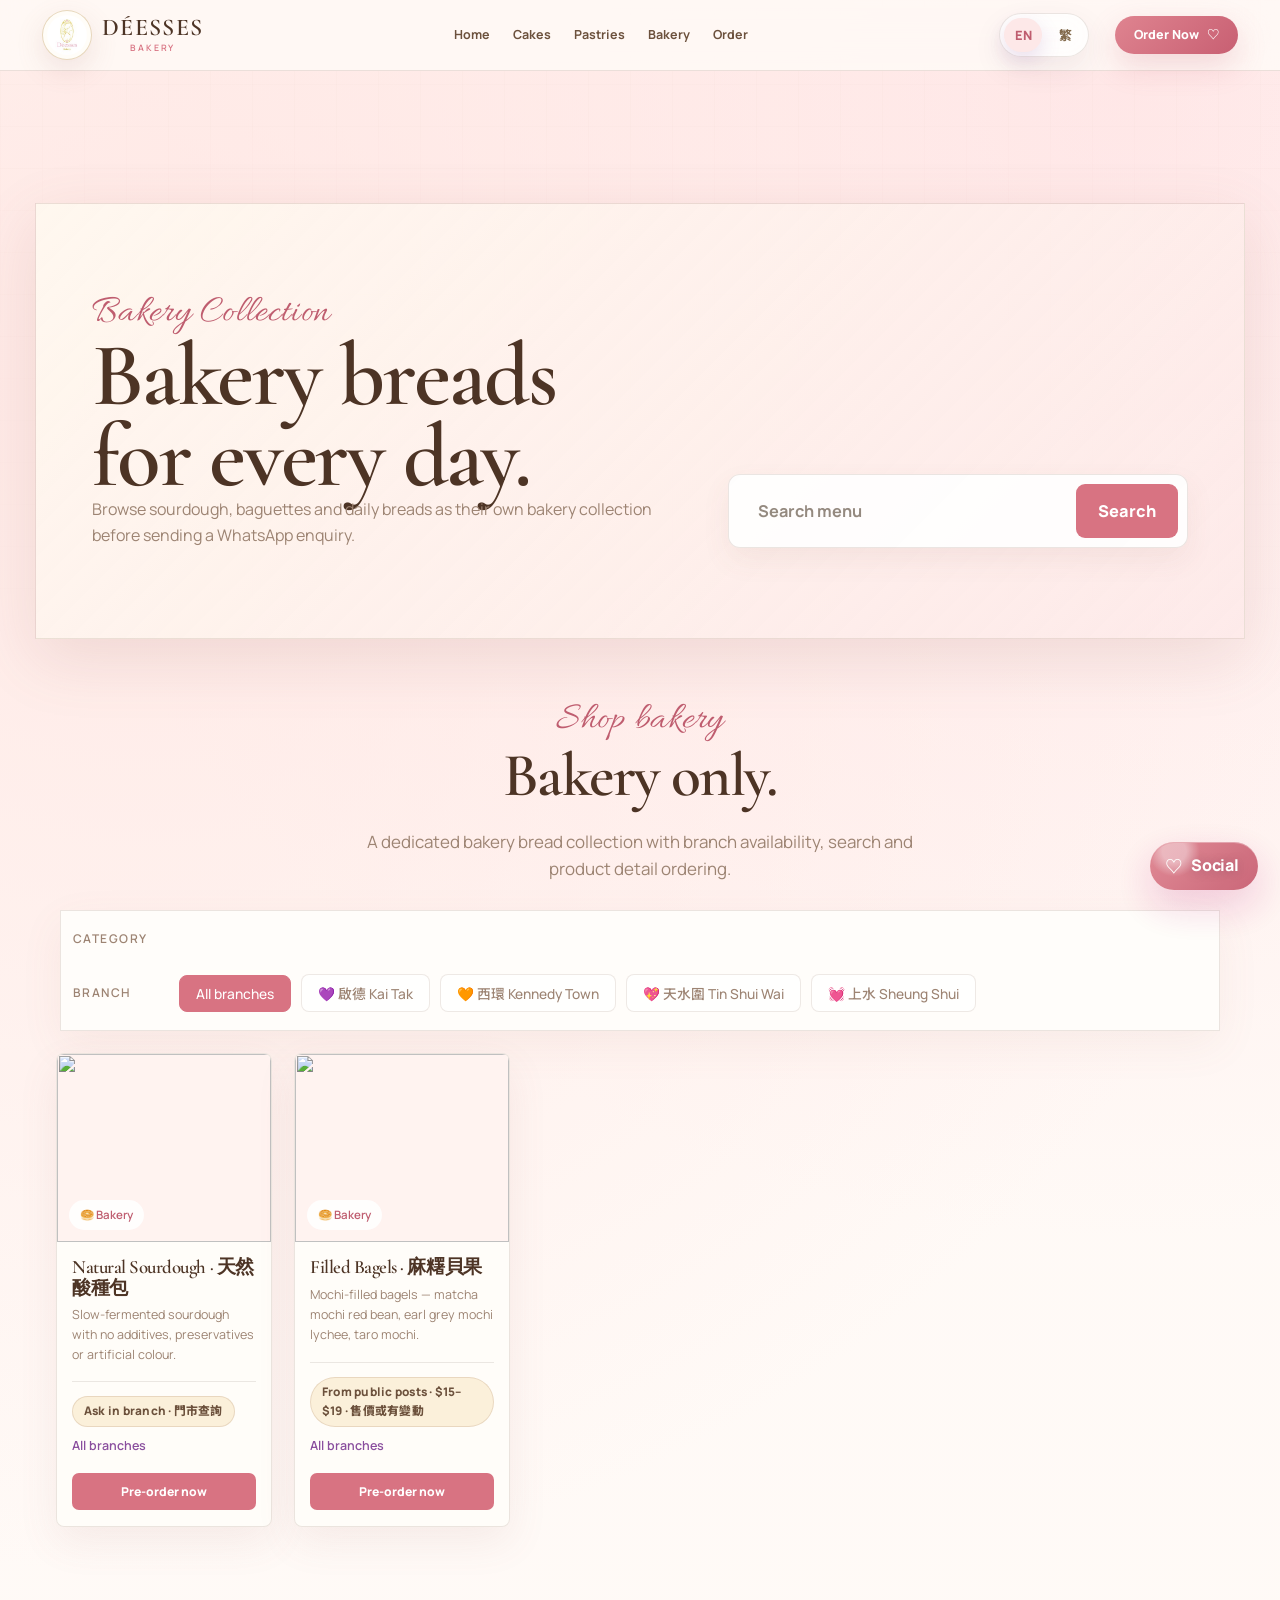
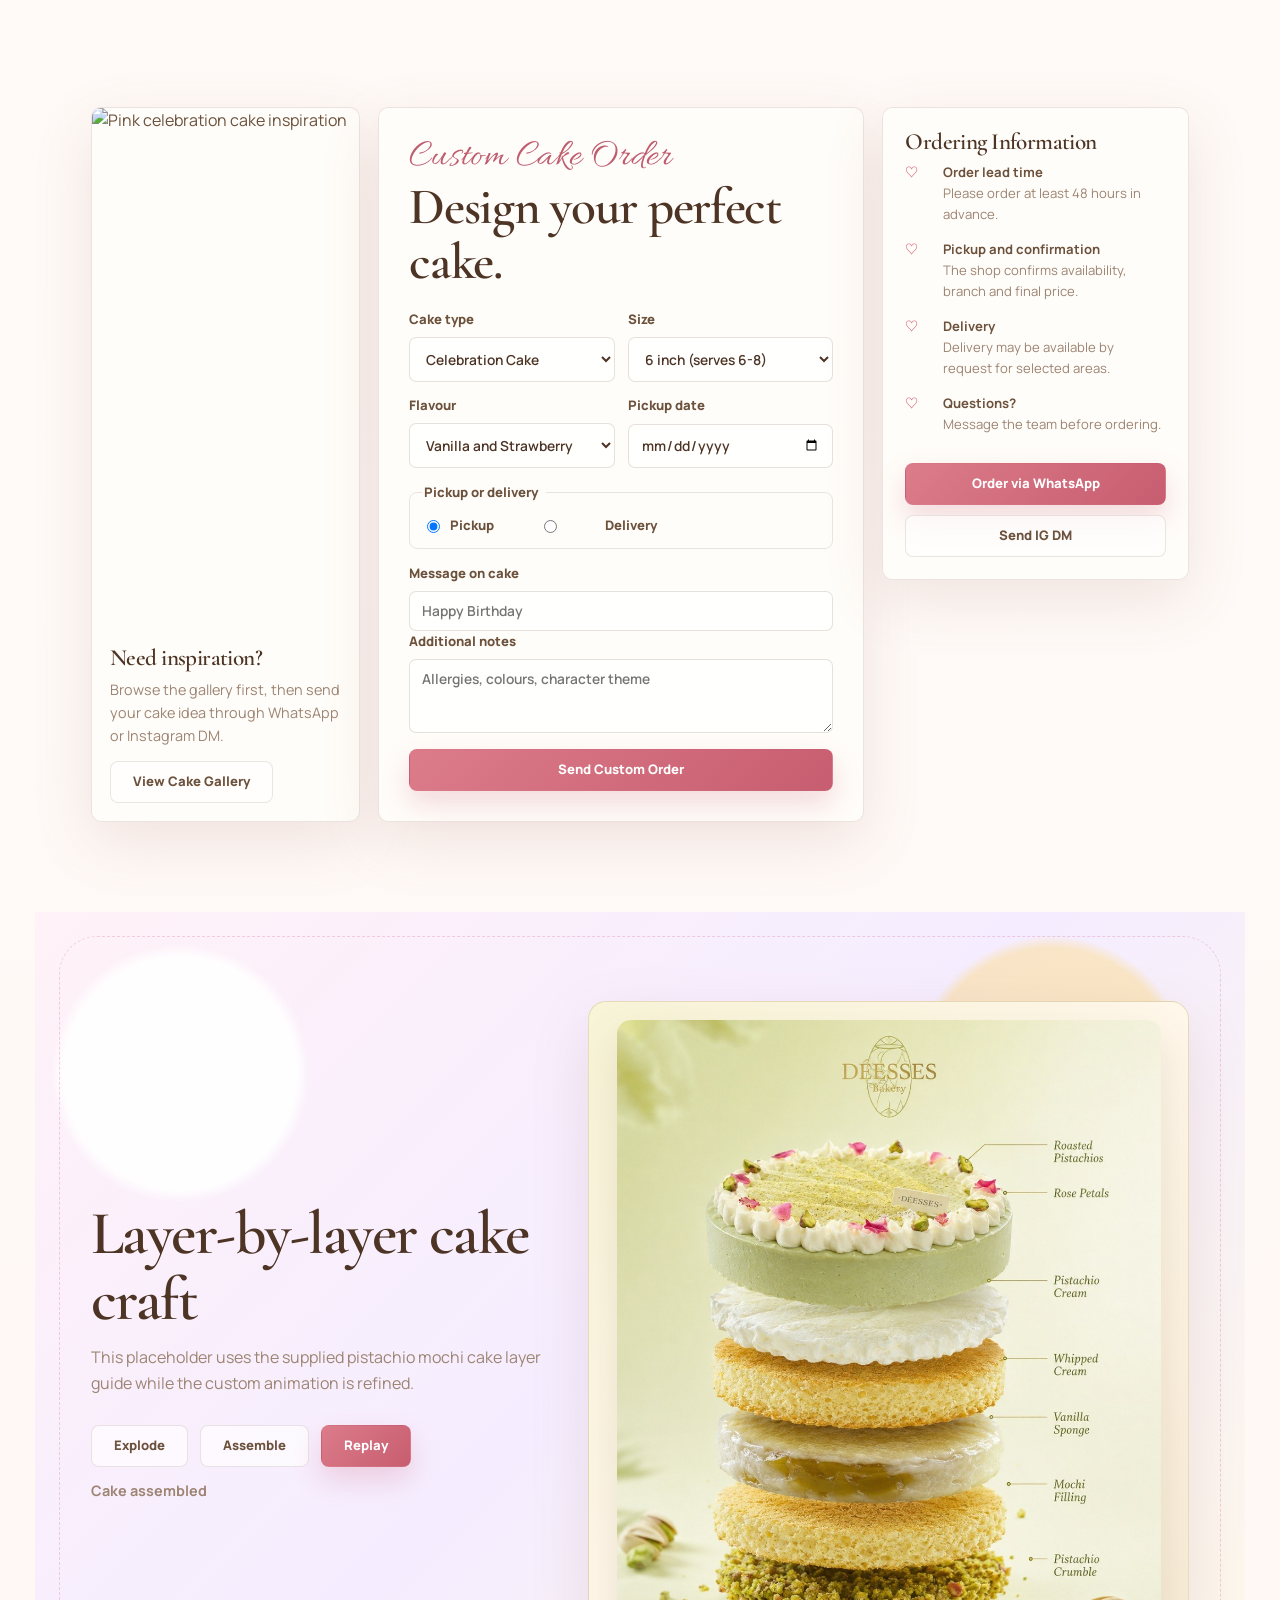
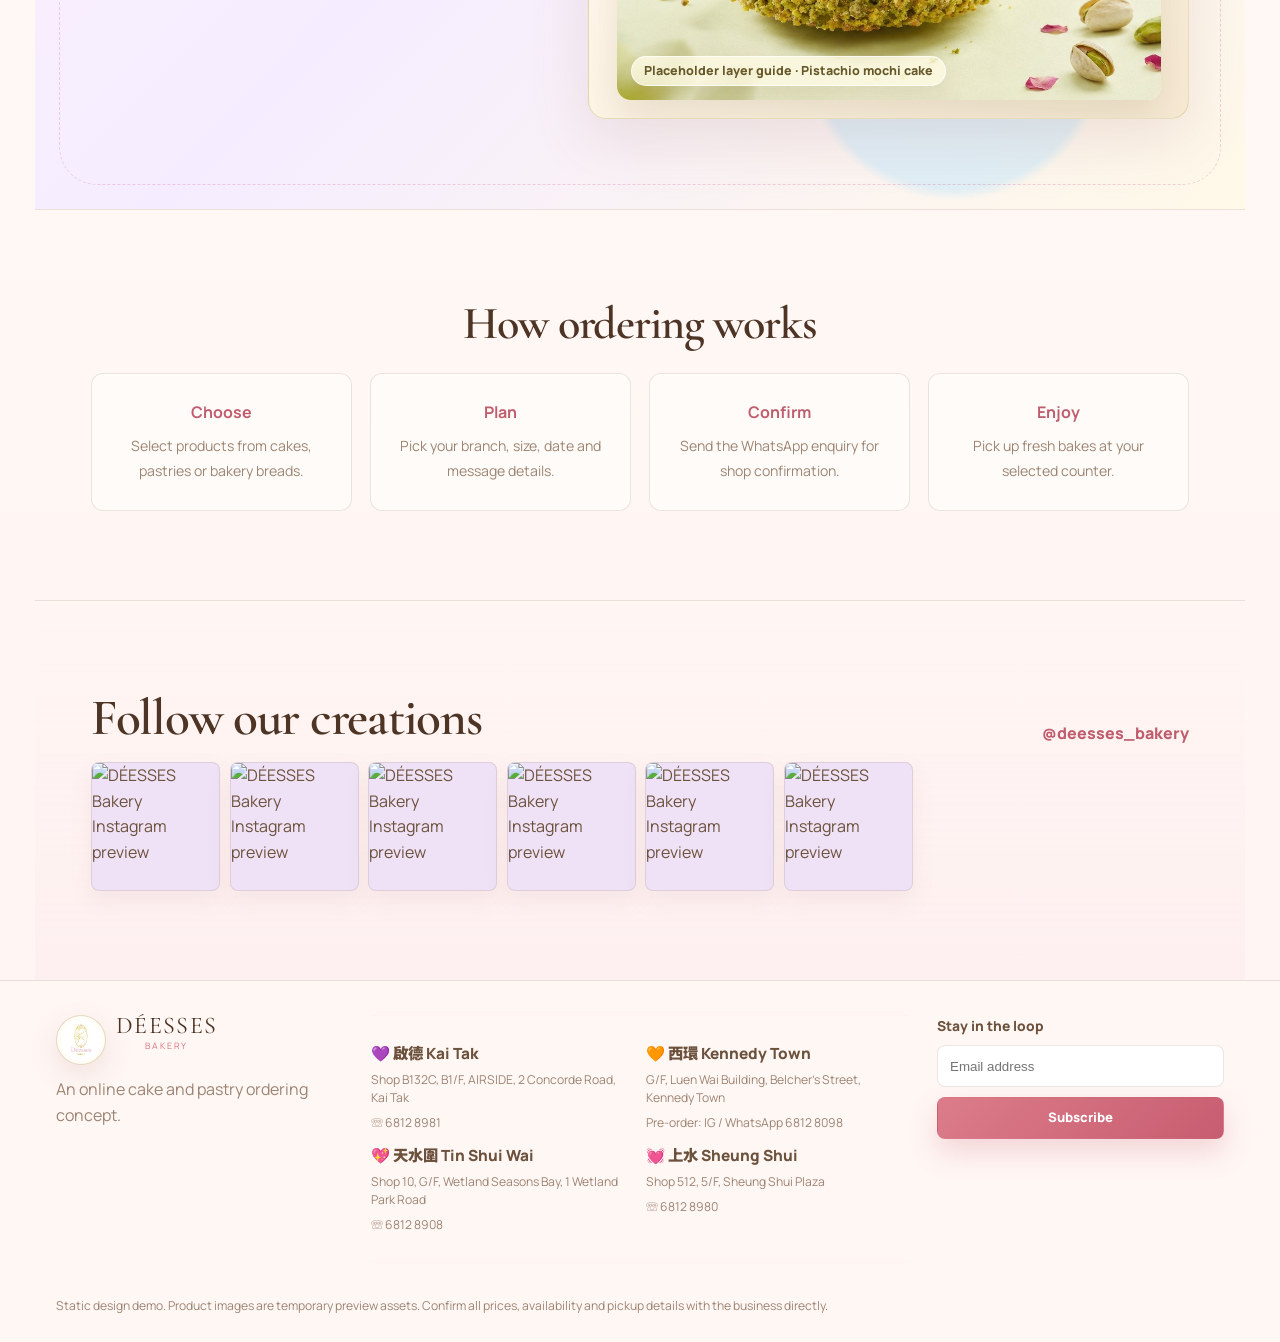
==== bakery.html @ 3e72e19c "Remove confusing skip link pill" ====
<!DOCTYPE html>
<html lang="en">
<head>
  <meta charset="UTF-8" />
  <meta name="viewport" content="width=device-width, initial-scale=1.0" />
  <title>DÉESSES Bakery - Bakery</title>
  <meta name="description" content="DÉESSES Bakery breads page with sourdough, baguettes, daily bakery items and WhatsApp pre-order flow." />
  <meta name="theme-color" content="#fff7f2" />
  <link rel="icon" href="data:image/svg+xml,%3Csvg xmlns='http://www.w3.org/2000/svg' viewBox='0 0 64 64'%3E%3Crect width='64' height='64' rx='18' fill='%23fff7f2'/%3E%3Ctext x='50%25' y='56%25' dominant-baseline='middle' text-anchor='middle' font-size='34'%3E%E2%99%A1%3C/text%3E%3C/svg%3E" />
  <link rel="apple-touch-icon" href="assets/deesses-instagram-logo.jpg" />
  <link rel="preload" as="image" href="assets/front-page-bakery-scene.jpg" />
  <link rel="preload" as="image" href="assets/deconstructed-cake-placeholder.jpg" />
  <link rel="preload" as="image" href="assets/mini.jpg" />
  <link rel="preload" as="image" href="assets/strawberry.jpg" />
  <link rel="preconnect" href="https://fonts.googleapis.com" />
  <link rel="preconnect" href="https://fonts.gstatic.com" crossorigin />
  <link href="https://fonts.googleapis.com/css2?family=Allura&family=Cormorant+Garamond:ital,wght@0,500;0,600;0,700;1,500&family=Manrope:wght@400;500;600;700;800&family=Noto+Sans+TC:wght@400;500;700&display=swap" rel="stylesheet" />
  <link rel="stylesheet" href="styles.css?v=brand-logo-1" />
  <link rel="stylesheet" href="site.css?v=concept-7" />
</head>
<body class="site menu-page category-page category-page--bakery" data-category-page="bakery">
  <header class="nav site-nav" id="nav">
    <nav class="nav__inner site-nav__inner" aria-label="Primary">
      <a href="index.html" class="nav__brand site-brand">
        <img class="nav__mark nav__logo site-brand__logo" src="assets/deesses-instagram-logo.jpg" alt="DÉESSES Bakery logo" width="54" height="54" />
        <span class="nav__name site-brand__name">DÉESSES<small>Bakery</small></span>
      </a>
      <button class="nav__toggle site-nav__toggle" type="button" aria-expanded="false" aria-controls="primaryNavLinks" data-nav-toggle>
        <span class="sr-only">Open navigation</span>
        <span aria-hidden="true"></span>
      </button>
      <ul class="nav__links site-nav__links" id="primaryNavLinks">
        <li><a href="index.html">Home</a></li>
        <li><a href="cakes.html" data-hero-filter="cake">Cakes</a></li>
        <li><a href="pastries.html" data-hero-filter="pastry">Pastries</a></li>
        <li><a href="bakery.html" data-hero-filter="bakery">Bakery</a></li>
        <li><a href="#order" data-i18n="order">Order</a></li>
      </ul>
      <div class="language-switch site-language" aria-label="Language" data-i18n-aria="languageLabel">
        <button type="button" data-language="en" aria-pressed="false"><span>EN</span></button>
        <button type="button" data-language="zh" aria-pressed="false"><span>繁</span></button>
      </div>
      <a href="#order" class="nav__cta site-order-pill">Order Now <span aria-hidden="true">♡</span></a>
    </nav>
  </header>

  <aside class="social-float site-social-float" aria-label="Quick social links" data-i18n-aria="quickSocialLinks">
    <button class="social-trigger site-social-trigger" type="button" aria-haspopup="true" aria-expanded="false" data-social-trigger>
      <span class="site-social-trigger__icon" aria-hidden="true">♡</span>
      <span class="social-trigger__label" data-i18n="socialLabel">Social</span>
    </button>
    <div class="social-menu" role="menu">
      <a role="menuitem" href="https://www.instagram.com/deesses_bakery/" target="_blank" rel="noopener">
        <span class="social-icon" aria-hidden="true">◎</span>
        <span><strong>Instagram</strong><small data-i18n="socialInstagramHint">Latest cakes / DM pre-order</small></span>
      </a>
      <a role="menuitem" href="https://wa.me/85268128098" target="_blank" rel="noopener">
        <span class="social-icon" aria-hidden="true">✆</span>
        <span><strong>WhatsApp</strong><small data-i18n="socialWhatsappHint">Message to pre-order</small></span>
      </a>
      <a role="menuitem" href="index.html#social">
        <span class="social-icon" aria-hidden="true">✧</span>
        <span><strong data-i18n="socialGalleryTitle">Social gallery</strong><small data-i18n="socialGalleryHint">Preview posts and updates</small></span>
      </a>
    </div>
  </aside>

  <main id="top">
    <section class="site-menu-hero" id="hero">
      <div>
        <p class="site-script">Bakery Collection</p>
        <h1>Bakery breads for every day.</h1>
        <p>Browse sourdough, baguettes and daily breads as their own bakery collection before sending a WhatsApp enquiry.</p>
      </div>
      <form class="hero-search site-search site-menu-search" role="search" aria-label="Search DÉESSES menu" data-i18n-aria="searchMenu" data-hero-search>
        <label class="sr-only" for="heroSearchInput" data-i18n="searchMenu">Search menu</label>
        <input id="heroSearchInput" type="search" placeholder="Search menu" data-i18n-placeholder="searchMenu" autocomplete="off" />
        <button type="submit" data-i18n="searchButton">Search</button>
      </form>
    </section>

    <section class="menu site-menu" id="menu">
      <div class="section__head site-section-head">
        <p class="site-script">Shop bakery</p>
        <h2>Bakery only.</h2>
        <p class="section__sub">A dedicated bakery bread collection with branch availability, search and product detail ordering.</p>
      </div>
      <div class="filters site-filters" role="group" aria-label="Menu filters">
        <div class="filters__row site-filters__row" id="categoryFilters" aria-label="Filter by category" hidden aria-hidden="true">
          <span class="filters__label">Category</span>
        </div>
        <div class="filters__row site-filters__row" id="branchFilters" aria-label="Filter by branch">
          <span class="filters__label">Branch</span>
        </div>
      </div>
      <div class="product-grid site-product-grid" id="menuGrid" aria-live="polite"></div>
      <p class="menu__empty site-empty" id="menuEmpty" hidden>No items match this filter.</p>
    </section>

    <section class="order site-order" id="order">
      <aside class="site-inspiration-card">
        <img src="assets/rose.jpg" alt="Pink celebration cake inspiration" width="420" height="520" loading="lazy" />
        <div>
          <h3>Need inspiration?</h3>
          <p>Browse the gallery first, then send your cake idea through WhatsApp or Instagram DM.</p>
          <a class="site-button site-button--ghost" href="index.html#social">View Cake Gallery</a>
        </div>
      </aside>
      <form class="site-custom-form" data-custom-order>
        <p class="site-script">Custom Cake Order</p>
        <h2>Design your perfect cake.</h2>
        <div class="site-form-grid">
          <label>Cake type<select name="cakeType"><option>Celebration Cake</option><option>Fruit Cake</option><option>Seasonal Gift</option><option>Custom Order</option></select></label>
          <label>Size<select name="size"><option>6 inch (serves 6-8)</option><option>4 inch</option><option>5 inch</option><option>8 inch</option></select></label>
          <label>Flavour<select name="flavour"><option>Vanilla and Strawberry</option><option>White Peach</option><option>Rose Raspberry</option><option>Chocolate</option></select></label>
          <label>Pickup date<input name="pickupDate" type="date" /></label>
        </div>
        <fieldset class="site-radio-row">
          <legend>Pickup or delivery</legend>
          <label><input type="radio" name="method" value="Pickup" checked /> Pickup</label>
          <label><input type="radio" name="method" value="Delivery" /> Delivery</label>
        </fieldset>
        <label>Message on cake<input name="message" type="text" placeholder="Happy Birthday" /></label>
        <label>Additional notes<textarea name="notes" rows="3" placeholder="Allergies, colours, character theme"></textarea></label>
        <button class="site-button site-button--primary site-submit" type="submit">Send Custom Order</button>
      </form>
      <aside class="site-order-info">
        <h3>Ordering Information</h3>
        <ul>
          <li><strong>Order lead time</strong><span>Please order at least 48 hours in advance.</span></li>
          <li><strong>Pickup and confirmation</strong><span>The shop confirms availability, branch and final price.</span></li>
          <li><strong>Delivery</strong><span>Delivery may be available by request for selected areas.</span></li>
          <li><strong>Questions?</strong><span>Message the team before ordering.</span></li>
        </ul>
        <a class="site-button site-button--primary" href="https://wa.me/85268128098" target="_blank" rel="noopener">Order via WhatsApp</a>
        <a class="site-button site-button--ghost" href="https://www.instagram.com/deesses_bakery/" target="_blank" rel="noopener">Send IG DM</a>
      </aside>
    </section>

    <section class="craft site-craft" id="craft" data-cake-mode="assembled">
      <div class="craft__copy site-craft__copy">
        <h2>Layer-by-layer cake craft</h2>
        <p>This placeholder uses the supplied pistachio mochi cake layer guide while the custom animation is refined.</p>
        <div class="craft__controls" aria-label="Cake assembly controls">
          <button class="site-button site-button--ghost" type="button" data-cake-action="explode">Explode</button>
          <button class="site-button site-button--ghost" type="button" data-cake-action="assemble">Assemble</button>
          <button class="site-button site-button--primary" type="button" data-cake-action="replay">Replay</button>
        </div>
        <p class="craft__status" id="cakeStatus" aria-live="polite">Cake assembled</p>
      </div>
      <div class="craft__panel site-cake-panel">
        <figure class="site-cake-placeholder">
          <img src="assets/deconstructed-cake-placeholder.jpg" alt="DÉESSES pistachio mochi cake layer guide placeholder showing pistachio cream, whipped cream, vanilla sponge, mochi filling and pistachio crumble" width="1024" height="1280" loading="lazy" />
          <figcaption>Placeholder layer guide · Pistachio mochi cake</figcaption>
        </figure>
        <div class="cake-stage site-cake-stage--legacy" aria-hidden="true" aria-label="Animated exploded-view celebration cake">
          <div class="cake-piece cake-piece--candle">✦</div>
          <div class="cake-piece cake-piece--berries"></div>
          <div class="cake-piece cake-piece--cream"></div>
          <div class="cake-piece cake-piece--sponge"></div>
          <div class="cake-piece cake-piece--plate"></div>
        </div>
      </div>
    </section>

    <section class="site-how" id="how-it-works">
      <h2>How ordering works</h2>
      <ol>
        <li><strong>Choose</strong><span>Select products from cakes, pastries or bakery breads.</span></li>
        <li><strong>Plan</strong><span>Pick your branch, size, date and message details.</span></li>
        <li><strong>Confirm</strong><span>Send the WhatsApp enquiry for shop confirmation.</span></li>
        <li><strong>Enjoy</strong><span>Pick up fresh bakes at your selected counter.</span></li>
      </ol>
    </section>

    <section class="social site-social" id="social">
      <div class="social__text site-social__head">
        <h2>Follow our creations</h2>
        <p><a href="https://www.instagram.com/deesses_bakery/" target="_blank" rel="noopener">@deesses_bakery</a></p>
      </div>
      <div class="social__grid site-social-grid" id="socialGrid"></div>
    </section>
  </main>

  <footer class="footer site-footer" id="contact">
    <div class="footer__inner site-footer__inner">
      <div>
        <a href="index.html" class="site-brand site-footer-brand">
          <img class="site-brand__logo" src="assets/deesses-instagram-logo.jpg" alt="DÉESSES Bakery logo" width="48" height="48" />
          <span class="site-brand__name">DÉESSES<small>Bakery</small></span>
        </a>
        <p>An online cake and pastry ordering concept.</p>
      </div>
      <div class="footer__branches site-footer-branches" id="footerBranches"></div>
      <form class="site-subscribe" action="https://wa.me/85268128098" target="_blank">
        <label>Stay in the loop<input type="email" placeholder="Email address" /></label>
        <button class="site-button site-button--primary" type="submit">Subscribe</button>
      </form>
    </div>
    <p class="site-footer-note">Static design demo. Product images are temporary preview assets. Confirm all prices, availability and pickup details with the business directly.</p>
  </footer>

  <script src="script.js?v=brand-logo-1"></script>
  <script>
    (function () {
      var form = document.querySelector('[data-custom-order]');
      if (!form) return;
      var date = form.querySelector('input[name="pickupDate"]');
      if (date) {
        var now = new Date();
        var local = new Date(now.getTime() - now.getTimezoneOffset() * 60000);
        date.min = local.toISOString().slice(0, 10);
      }
      form.addEventListener('submit', function (event) {
        event.preventDefault();
        var data = new FormData(form);
        var lines = [
          '你好 DÉESSES Bakery，我想查詢自訂蛋糕：',
          'Cake type: ' + (data.get('cakeType') || ''),
          'Size: ' + (data.get('size') || ''),
          'Flavour: ' + (data.get('flavour') || ''),
          'Pickup date: ' + (data.get('pickupDate') || 'To be confirmed'),
          'Method: ' + (data.get('method') || 'Pickup'),
          'Message: ' + (data.get('message') || 'None'),
          'Notes: ' + (data.get('notes') || 'None'),
          '請確認供應、最終價錢及取貨安排，謝謝。'
        ];
        window.open('https://wa.me/85268128098?text=' + encodeURIComponent(lines.join('\n')), '_blank', 'noopener');
      });
    })();
  </script>
</body>
</html>
---- styles.css ----
/* =========================================================
   DÉESSES Bakery — multi-branch static demo
   Warm golden bakery base + pink/purple "goddess" gift accent
   Scroll-driven warm theme via [data-theme] on <body>
   ========================================================= */

:root {
  /* Warm bakery palette */
  --crust:   #7a4a21;
  --amber:   #c8821f;
  --honey:   #e7a93c;
  --butter:  #f4d58a;
  --cream:   #fbf3e4;
  --linen:   #fdf8ef;
  --espresso:#3a2614;

  /* Goddess gift accent (pink / purple) */
  --rose:    #c93278;
  --plum:    #8a4f9e;
  --blush:   #f6d6e6;
  --lilac:   #efe2f6;

  /* Brand channels */
  --whatsapp:#25d366;

  /* Theme tokens (default / "dawn") */
  --bg:      var(--linen);
  --surface: #ffffff;
  --text:    var(--espresso);
  --muted:   #836b4d;
  --accent:  var(--amber);
  --accent-2:var(--rose);
  --hairline: rgba(58, 38, 20, 0.10);
  --glass:   rgba(253, 248, 239, 0.72);

  --radius:  20px;
  --radius-sm: 14px;
  --maxw: 1160px;
  --ease: cubic-bezier(0.22, 1, 0.36, 1);
}

/* ---- Scroll themes ---- */
body[data-theme="dawn"]   { --bg: var(--linen); --surface: #fff; --text: var(--espresso); --muted: #836b4d; --accent: var(--amber); --glass: rgba(253,248,239,0.72); --hairline: rgba(58,38,20,0.10); }
body[data-theme="midday"] { --bg: var(--cream); --surface: #fffaf0; --text: var(--espresso); --muted: #8a6f4d; --accent: var(--amber); --glass: rgba(251,243,228,0.72); --hairline: rgba(58,38,20,0.12); }
body[data-theme="golden"] { --bg: #f9ecdc; --surface: #fff5e6; --text: #4a2f15; --muted: #8a6336; --accent: var(--crust); --glass: rgba(249,236,220,0.74); --hairline: rgba(74,47,21,0.14); }
body[data-theme="dusk"]   { --bg: #2a1a0e; --surface: #36230f; --text: #f6e4c2; --muted: #cba36a; --accent: var(--honey); --glass: rgba(42,26,14,0.66); --hairline: rgba(246,228,194,0.14); }

/* ---- Reset / base ---- */
*, *::before, *::after { box-sizing: border-box; }
html { scroll-behavior: smooth; }
body {
  margin: 0;
  font-family: "Inter", "Noto Sans TC", system-ui, -apple-system, "Segoe UI", sans-serif;
  color: var(--text);
  background: var(--bg);
  line-height: 1.6;
  -webkit-font-smoothing: antialiased;
  transition: background 0.8s var(--ease), color 0.8s var(--ease);
}
::selection { background: rgba(201, 50, 120, 0.18); color: var(--espresso); }
body.modal-open { overflow: hidden; }
h1, h2, h3 {
  font-family: "Fraunces", Georgia, serif;
  font-weight: 600;
  line-height: 1.08;
  letter-spacing: -0.01em;
  margin: 0;
}
p { margin: 0; }
a { color: inherit; text-decoration: none; }
img { max-width: 100%; display: block; }
section { padding: clamp(64px, 11vw, 132px) clamp(20px, 6vw, 64px); }

/* ---- Instagram glyph ---- */
.ig-mark {
  display: inline-block;
  width: 18px; height: 18px;
  border-radius: 6px;
  border: 2px solid currentColor;
  position: relative;
  flex: none;
}
.ig-mark::before {
  content: ""; position: absolute;
  inset: 3px; border-radius: 50%;
  border: 2px solid currentColor;
}
.ig-mark::after {
  content: ""; position: absolute;
  top: 2.5px; right: 2.5px;
  width: 2.5px; height: 2.5px; border-radius: 50%;
  background: currentColor;
}
.ig-mark--lg { width: 30px; height: 30px; border-radius: 9px; }
.ig-mark--lg::after { width: 3.5px; height: 3.5px; top: 4px; right: 4px; }

/* ---- Shared bits ---- */
.eyebrow {
  font-size: 0.78rem;
  letter-spacing: 0.16em;
  text-transform: uppercase;
  font-weight: 600;
  color: var(--accent-2);
  margin-bottom: 14px;
}
.eyebrow--light { color: var(--blush); }

.section__head { max-width: 760px; margin: 0 auto clamp(34px, 5vw, 64px); text-align: center; }
.section__head h2 { font-size: clamp(2rem, 5vw, 3.4rem); }
.section__sub { margin: 18px auto 0; color: var(--muted); font-size: 1.06rem; max-width: 62ch; }
.section__sub strong, .section__sub em { color: var(--text); }
.reveal-on-scroll {
  opacity: 0;
  transform: translateY(34px) scale(0.985);
  filter: blur(8px);
  transition:
    opacity 0.85s ease var(--reveal-delay, 0ms),
    transform 0.85s cubic-bezier(0.2, 0.8, 0.2, 1) var(--reveal-delay, 0ms),
    filter 0.85s ease var(--reveal-delay, 0ms);
  will-change: opacity, transform, filter;
}
.reveal-on-scroll.is-visible { opacity: 1; transform: translateY(0) scale(1); filter: blur(0); }
.product.reveal-on-scroll,
.branch-card.reveal-on-scroll,
.social-tile.reveal-on-scroll,
.footer-branch.reveal-on-scroll { transform: translateY(42px) scale(0.96); }
.product.reveal-on-scroll.is-visible,
.branch-card.reveal-on-scroll.is-visible,
.social-tile.reveal-on-scroll.is-visible,
.footer-branch.reveal-on-scroll.is-visible { transform: translateY(0) scale(1); }
.product.reveal-on-scroll.is-visible:hover,
.branch-card.reveal-on-scroll.is-visible:hover { transform: translateY(-6px) scale(1); }
.social-tile.reveal-on-scroll.is-visible:hover { transform: translateY(-4px) scale(1); }

.btn {
  display: inline-flex; align-items: center; justify-content: center;
  gap: 9px; padding: 14px 26px; border-radius: 999px;
  font-weight: 600; font-size: 0.98rem; border: none; cursor: pointer;
  font-family: inherit;
  transition: transform 0.3s var(--ease), box-shadow 0.3s var(--ease), background 0.3s var(--ease);
}
.btn:hover { transform: translateY(-2px); }
.btn--primary {
  background: linear-gradient(120deg, var(--rose), var(--plum));
  color: #fff;
  box-shadow: 0 14px 32px -14px var(--plum);
}
.btn--ghost { border: 1px solid var(--hairline); color: var(--text); background: transparent; }
.btn--ghost:hover { border-color: var(--accent-2); }

.btn--lg { padding: 16px 32px; font-size: 1.02rem; }

.note {
  text-align: center; margin: 40px auto 0; max-width: 780px;
  font-size: 0.84rem; color: var(--muted); font-style: italic;
}

/* ---- Navigation ---- */
.nav {
  position: sticky; top: 0; z-index: 100;
  padding: 14px clamp(16px, 5vw, 48px);
  transition: padding 0.4s var(--ease), background 0.6s var(--ease), box-shadow 0.4s var(--ease);
}
.nav--scrolled {
  background: var(--glass);
  -webkit-backdrop-filter: saturate(180%) blur(18px);
  backdrop-filter: saturate(180%) blur(18px);
  box-shadow: 0 1px 0 var(--hairline);
}
.nav__inner { max-width: var(--maxw); margin: 0 auto; display: flex; align-items: center; gap: 24px; }
.nav__brand { display: flex; align-items: center; gap: 12px; font-family: "Fraunces", serif; font-weight: 600; font-size: 1.18rem; letter-spacing: 0.04em; }
.nav__name small { display: block; font-size: 0.62rem; letter-spacing: 0.32em; color: var(--muted); font-family: "Inter", sans-serif; font-weight: 600; }
.nav__mark { color: var(--accent-2); font-size: 1.25rem; }
.nav__logo {
  width: 48px; height: 48px; border-radius: 50%; object-fit: cover; display: block; flex: none;
  padding: 3px;
  background: linear-gradient(#fffaf4, #fffaf4) padding-box, linear-gradient(135deg, var(--rose), var(--plum), var(--honey)) border-box;
  border: 2px solid transparent;
  box-shadow: 0 12px 30px -13px rgba(138, 79, 158, 0.95), 0 0 0 5px rgba(246, 214, 230, 0.34);
}
.nav__links { display: flex; gap: 26px; list-style: none; margin: 0 auto 0 18px; padding: 0; font-size: 0.92rem; font-weight: 500; }
.nav__links a { color: var(--muted); transition: color 0.25s var(--ease); }
.nav__links a:hover { color: var(--accent-2); }
.social-float { position: fixed; right: clamp(10px, 2vw, 22px); bottom: max(10px, env(safe-area-inset-bottom)); z-index: 95; }
.social-trigger {
  border: 0; cursor: pointer; min-width: 104px; height: 48px; padding: 0 18px 0 14px; display: inline-flex; align-items: center; justify-content: center; gap: 8px;
  position: relative; overflow: hidden; isolation: isolate; border-radius: 999px; color: #fff;
  background: linear-gradient(135deg, #5b2a86 0%, #c13584 38%, #e1306c 68%, #f77737 100%);
  box-shadow: 0 16px 38px rgba(193,53,132,0.24), inset 0 1px 0 rgba(255,255,255,0.32);
  font: inherit; font-weight: 850; letter-spacing: -0.01em; opacity: 0.94;
  transition: transform 0.18s var(--ease), box-shadow 0.18s var(--ease), opacity 0.18s var(--ease);
}
.social-trigger::before {
  content: ""; position: absolute; inset: 1px; z-index: -1; border-radius: inherit;
  background: radial-gradient(circle at 22% 18%, rgba(255,255,255,0.42) 0 13%, transparent 28%);
}
.social-trigger__ig {
  width: 21px; height: 21px; flex: none; display: block; color: currentColor;
  filter: drop-shadow(0 1px 8px rgba(63, 18, 65, 0.22));
}
.social-trigger__ig rect, .social-trigger__ig circle,
.social-menu__ig svg rect, .social-menu__ig svg circle {
  fill: none; stroke: currentColor; stroke-width: 1.9; stroke-linecap: round; stroke-linejoin: round;
}
.social-trigger__ig .social-trigger__ig-dot, .social-menu__ig svg circle:last-child { fill: currentColor; stroke: none; }
.social-trigger__label { position: relative; text-shadow: 0 1px 12px rgba(62,22,58,0.26); }
.social-menu {
  position: absolute; right: 0; bottom: calc(100% + 10px); width: min(314px, calc(100vw - 32px)); padding: 10px;
  border-radius: 26px; background: rgba(255,250,244,0.92); border: 1px solid rgba(138,79,158,0.15);
  box-shadow: 0 26px 80px rgba(83,49,75,0.22); -webkit-backdrop-filter: blur(18px); backdrop-filter: blur(18px);
  opacity: 0; transform: translateY(12px) scale(0.96); pointer-events: none; transform-origin: bottom right;
  transition: opacity 0.22s var(--ease), transform 0.22s var(--ease);
}
.social-float:hover .social-menu, .social-float:focus-within .social-menu, .social-float.social-float--open .social-menu { opacity: 1; transform: translateY(0) scale(1); pointer-events: auto; }
.social-float:hover .social-trigger, .social-float:focus-within .social-trigger, .social-float.social-float--open .social-trigger { transform: translateY(-1px); box-shadow: 0 20px 52px rgba(138,79,158,0.32); }
.social-menu a { display: grid; grid-template-columns: 38px 1fr; gap: 10px; align-items: center; padding: 10px; border-radius: 18px; color: var(--text); }
.social-menu a:hover, .social-menu a:focus { background: rgba(246,214,230,0.24); outline: none; }
.social-menu .ig-mark, .social-menu__ig, .social-icon {
  width: 38px; height: 38px; border-radius: 50%; display: grid; place-items: center; background: linear-gradient(135deg, var(--rose), var(--plum)); color: #fff;
  box-shadow: 0 10px 22px rgba(138,79,158,0.16);
}
.social-menu__ig { background: linear-gradient(135deg, #5b2a86, #c13584 42%, #f77737); }
.social-menu__ig svg { width: 19px; height: 19px; display: block; }
.social-menu span { display: grid; gap: 2px; }
.social-menu strong { font-size: 0.95rem; }
.social-menu small { color: var(--muted); font-weight: 700; line-height: 1.25; }
.language-switch {
  display: inline-flex; align-items: center; gap: 4px; padding: 4px; border: 1px solid var(--hairline);
  border-radius: 999px; background: rgba(255,255,255,0.68); box-shadow: 0 12px 30px rgba(83,49,75,0.08);
  -webkit-backdrop-filter: blur(12px); backdrop-filter: blur(12px); flex: none;
}
.language-switch button {
  border: 0; cursor: pointer; min-width: 38px; height: 34px; border-radius: 999px; color: var(--muted);
  background: transparent; font: inherit; font-size: 0.8rem; font-weight: 800; letter-spacing: -0.01em;
  transition: color 0.18s var(--ease), background 0.18s var(--ease), box-shadow 0.18s var(--ease);
}
.language-switch button:hover { color: var(--text); }
.language-switch button.active { color: #fff; background: linear-gradient(120deg, var(--rose), var(--plum)); box-shadow: 0 8px 20px rgba(138,79,158,0.18); }
.nav__cta {
  display: inline-flex; align-items: center; gap: 8px;
  padding: 10px 18px; border-radius: 999px;
  background: linear-gradient(120deg, var(--rose), var(--plum));
  color: #fff; font-weight: 600; font-size: 0.88rem;
  transition: transform 0.3s var(--ease);
}
.nav__cta:hover { transform: translateY(-2px); }
.nav__toggle {
  display: none; width: 44px; height: 44px; margin-left: auto; border: 1px solid var(--hairline); border-radius: 999px;
  background: var(--surface); color: var(--text); cursor: pointer; position: relative; flex: none;
}
.nav__toggle span[aria-hidden="true"], .nav__toggle span[aria-hidden="true"]::before, .nav__toggle span[aria-hidden="true"]::after {
  content: ""; position: absolute; left: 12px; right: 12px; height: 2px; border-radius: 2px; background: currentColor; transition: transform 0.2s var(--ease), opacity 0.2s var(--ease);
}
.nav__toggle span[aria-hidden="true"] { top: 21px; }
.nav__toggle span[aria-hidden="true"]::before { top: -7px; left: 0; right: 0; }
.nav__toggle span[aria-hidden="true"]::after { top: 7px; left: 0; right: 0; }
body[data-nav-open="true"] .nav__toggle span[aria-hidden="true"] { transform: rotate(45deg); }
body[data-nav-open="true"] .nav__toggle span[aria-hidden="true"]::before { transform: translateY(7px) rotate(90deg); }
body[data-nav-open="true"] .nav__toggle span[aria-hidden="true"]::after { opacity: 0; }

/* ---- Hero ---- */
.sr-only {
  position: absolute; width: 1px; height: 1px; padding: 0; margin: -1px;
  overflow: hidden; clip: rect(0, 0, 0, 0); white-space: nowrap; border: 0;
}
.hero {
  position: relative; min-height: calc(100vh - 72px); min-height: calc(100svh - 72px); display: grid; place-items: center;
  overflow: hidden; padding: clamp(72px, 12vh, 118px) clamp(18px, 5vw, 56px) clamp(52px, 9vh, 92px);
  background: linear-gradient(180deg, #fff6ee 0%, #fdebf4 48%, #fffaf4 100%);
}
.hero::after {
  content: ""; position: absolute; inset: auto -12% -22% -12%; height: 42%; z-index: 1;
  background: radial-gradient(closest-side at 50% 100%, rgba(255, 255, 255, 0.78), rgba(255, 214, 230, 0.2) 54%, transparent 74%);
  pointer-events: none;
}
.hero--gallery::before {
  content: ""; position: absolute; inset: 0; z-index: 1;
  background:
    radial-gradient(90% 80% at 50% 28%, rgba(255, 250, 244, 0.46), transparent 58%),
    linear-gradient(180deg, rgba(255, 246, 238, 0.08), rgba(83, 49, 75, 0.24));
  pointer-events: none;
}
.hero-gallery {
  position: absolute; inset: 0; display: grid;
  grid-template-columns: 1.04fr 0.9fr 1.12fr 0.9fr 1.04fr;
  gap: clamp(8px, 1.1vw, 16px); padding: clamp(12px, 2vw, 26px);
  transform: scale(1.02);
}
.hero-gallery__tile {
  position: relative; overflow: hidden; border-radius: clamp(22px, 3vw, 42px);
  min-height: 58vh; box-shadow: 0 34px 90px -54px rgba(67, 33, 58, 0.68);
  isolation: isolate;
}
.hero-gallery__tile--one, .hero-gallery__tile--five { transform: translateY(6vh); }
.hero-gallery__tile--two, .hero-gallery__tile--four { transform: translateY(-2vh); }
.hero-gallery__tile--three { transform: translateY(3vh); }
.hero-gallery__tile img { width: 100%; height: 100%; object-fit: cover; filter: saturate(1.08) contrast(0.98) brightness(1.18); }
.hero-gallery__tile::after {
  content: ""; position: absolute; inset: 0;
  background: linear-gradient(180deg, rgba(255,246,238,0.04), rgba(48,21,43,0.28));
  z-index: 1;
}
.hero-gallery__tile span {
  position: absolute; z-index: 2; left: 16px; right: 16px; bottom: 16px;
  color: #fff8ee; text-shadow: 0 2px 18px rgba(0,0,0,0.45);
}
.hero-gallery__tile strong { display: block; font-family: "Fraunces", Georgia, serif; font-size: clamp(1.02rem, 1.65vw, 1.46rem); line-height: 1.08; }
.hero-gallery__tile small { display: block; margin-top: 4px; font-size: 0.72rem; letter-spacing: 0.06em; opacity: 0.86; }
.hero-center {
  position: relative; z-index: 2; width: min(860px, 100%); text-align: center;
  padding: clamp(10px, 2.4vw, 22px);
}
.hero-center .eyebrow { margin-bottom: 12px; color: #6f2e61; font-size: clamp(0.78rem, 1vw, 0.95rem); font-weight: 800; text-shadow: 0 1px 0 rgba(255,250,244,0.88), 0 8px 26px rgba(255,250,244,0.92); }
.hero__title { font-size: clamp(3.15rem, 9vw, 6.55rem); font-weight: 700; line-height: 0.9; color: #2f1d12; text-shadow: 0 1px 0 rgba(255,250,244,0.92), 0 6px 24px rgba(255,250,244,0.88), 0 18px 58px rgba(255,250,244,0.74); }
.hero__zh { margin-top: 18px; font-family: "Noto Sans TC", serif; font-size: clamp(1.12rem, 2.4vw, 1.55rem); letter-spacing: 0.16em; color: #5a351f; font-weight: 800; text-shadow: 0 1px 0 rgba(255,250,244,0.86), 0 8px 28px rgba(255,250,244,0.92); }
.hero-search {
  display: grid; grid-template-columns: 1fr auto; align-items: center; gap: 8px;
  width: min(720px, 100%); margin: clamp(28px, 4vw, 42px) auto 0; padding: 9px;
  border-radius: 999px; background: rgba(255,255,255,0.76); border: 1px solid rgba(255,255,255,0.54);
  box-shadow: 0 16px 42px -32px rgba(58,38,20,0.58), inset 0 1px 0 rgba(255,255,255,0.62);
}
.hero-search input {
  min-width: 0; border: 0; outline: 0; background: transparent; color: var(--espresso);
  padding: 14px 10px 14px 20px; font: inherit; font-size: 1.02rem; font-weight: 700;
}
.hero-search input::placeholder { color: rgba(58,38,20,0.54); }
.hero-search button {
  border: 0; cursor: pointer; border-radius: 999px; padding: 14px 22px; color: #fff; font: inherit; font-size: 1.02rem; font-weight: 800;
  background: linear-gradient(120deg, var(--rose), var(--plum));
}
.hero-category-nav { margin: 18px auto 0; display: flex; justify-content: center; flex-wrap: wrap; gap: 9px; }
.hero-category-nav a {
  display: inline-flex; align-items: center; min-height: 46px; padding: 10px 16px; border-radius: 999px;
  background: rgba(255,255,255,0.42); border: 1px solid rgba(255,255,255,0.32); color: #352113;
  font-size: 0.94rem; font-weight: 800; text-shadow: 0 1px 0 rgba(255,250,244,0.68); transition: transform 0.22s var(--ease), background 0.22s var(--ease);
}
.hero-category-nav a:hover { transform: translateY(-2px); background: #fff; }
.hero__fine {
  position: absolute; z-index: 2; left: 50%; bottom: 18px; transform: translateX(-50%);
  width: min(720px, calc(100% - 30px)); text-align: center; color: rgba(58,38,20,0.64);
  font-size: 0.78rem; letter-spacing: 0.01em; text-shadow: 0 1px 12px rgba(255,250,244,0.58);
}

@media (min-width: 1024px) {
  .hero-center { width: min(940px, 100%); }
  .hero__title { font-size: clamp(5.7rem, 9.8vw, 7.75rem); letter-spacing: -0.045em; }
  .hero__zh { font-size: clamp(1.24rem, 1.55vw, 1.64rem); }
}

/* ---- Branches ---- */
.branch-grid {
  max-width: var(--maxw); margin: 0 auto;
  display: grid; grid-template-columns: repeat(auto-fit, minmax(248px, 1fr)); gap: 20px;
}
.branch-card {
  position: relative; text-align: left; cursor: pointer; font-family: inherit;
  background: linear-gradient(180deg, rgba(255,255,255,0.96), var(--surface)); border: 1px solid var(--hairline); border-radius: var(--radius);
  padding: 26px 24px; display: flex; flex-direction: column; gap: 4px; color: var(--text);
  transition: transform 0.4s var(--ease), box-shadow 0.4s var(--ease), border-color 0.4s var(--ease), background 0.6s var(--ease);
}
.branch-card::before {
  content: ""; position: absolute; inset: 0 0 auto 0; height: 4px; border-radius: var(--radius) var(--radius) 0 0;
  background: linear-gradient(90deg, var(--rose), var(--plum)); opacity: 0; transition: opacity 0.3s var(--ease);
}
.branch-card:hover { transform: translateY(-6px); box-shadow: 0 26px 52px -30px rgba(138, 79, 158, 0.5); border-color: rgba(138, 79, 158, 0.22); }
.branch-card--on { border-color: var(--plum); box-shadow: 0 26px 54px -28px rgba(138, 79, 158, 0.6); }
.branch-card--on::before { opacity: 1; }
.branch-card__heart { font-size: 1.5rem; }
.branch-card__name { font-size: 1.32rem; margin: 4px 0 0; }
.branch-card__sub { font-size: 0.8rem; letter-spacing: 0.1em; text-transform: uppercase; color: var(--accent-2); font-weight: 600; }
.branch-card__addr { font-size: 0.92rem; color: var(--text); margin-top: 10px; }
.branch-card__addr--en { color: var(--muted); font-size: 0.84rem; margin-top: 2px; }
.branch-card__note { font-size: 0.85rem; color: var(--muted); margin-top: 10px; line-height: 1.5; }
.branch-card__phone { display: inline-block; margin-top: 14px; font-weight: 600; font-size: 0.92rem; color: var(--plum); }
.branch-card__phone--none { color: var(--muted); font-weight: 500; font-size: 0.82rem; }
.branch-card__cta { margin-top: 16px; font: inherit; font-size: 0.82rem; font-weight: 800; color: var(--accent); letter-spacing: 0.02em; align-self: flex-start; border: 0; background: transparent; padding: 0; cursor: pointer; }
.branch-card__cta:hover, .branch-card__cta:focus-visible { color: var(--accent-2); text-decoration: underline; outline: none; }

/* ---- Filters ---- */
.filters { max-width: var(--maxw); margin: 0 auto clamp(28px, 4vw, 40px); display: flex; flex-direction: column; gap: 14px; }
.filters__row { display: flex; flex-wrap: wrap; align-items: center; gap: 10px; }
.filters__label { font-size: 0.72rem; letter-spacing: 0.14em; text-transform: uppercase; color: var(--muted); font-weight: 600; margin-right: 4px; min-width: 92px; }
.chip {
  font-family: inherit; cursor: pointer; font-size: 0.86rem; font-weight: 500;
  padding: 9px 16px; border-radius: 999px; color: var(--text);
  background: var(--surface); border: 1px solid var(--hairline);
  transition: transform 0.2s var(--ease), background 0.3s var(--ease), color 0.3s var(--ease), border-color 0.3s var(--ease);
}
.chip:hover { transform: translateY(-2px); border-color: var(--accent-2); }
.chip--on {
  background: linear-gradient(120deg, var(--rose), var(--plum));
  color: #fff; border-color: transparent;
}

/* ---- Menu / products ---- */
.menu__grid {
  max-width: var(--maxw); margin: 0 auto;
  display: grid; grid-template-columns: repeat(auto-fill, minmax(266px, 1fr)); gap: 24px;
}
.menu__empty { text-align: center; color: var(--muted); margin: 20px auto 0; font-style: italic; }
.product {
  background: linear-gradient(180deg, rgba(255,255,255,0.98), var(--surface)); border: 1px solid var(--hairline); border-radius: var(--radius);
  overflow: hidden; display: flex; flex-direction: column; text-align: left;
  width: 100%; padding: 0; color: inherit; font: inherit; cursor: pointer;
  transition: transform 0.4s var(--ease), box-shadow 0.4s var(--ease), background 0.6s var(--ease);
}
.product:hover { transform: translateY(-6px); box-shadow: 0 26px 52px -30px rgba(138, 79, 158, 0.5); border-color: rgba(138, 79, 158, 0.2); outline: none; }
.product:focus-visible { border-color: var(--plum); box-shadow: 0 26px 52px -30px rgba(138, 79, 158, 0.5); outline: 3px solid rgba(138, 79, 158, 0.35); outline-offset: 4px; }
.product:focus-within { border-color: var(--plum); box-shadow: 0 26px 52px -30px rgba(138, 79, 158, 0.5); }
.product--spotlight {
  border-color: var(--plum);
  box-shadow: 0 0 0 5px rgba(138, 79, 158, 0.16), 0 28px 58px -30px rgba(138, 79, 158, 0.7);
  animation: productSpotlight 1.25s ease-in-out 1;
}
@keyframes productSpotlight {
  0%, 100% { transform: translateY(0) scale(1); }
  40% { transform: translateY(-8px) scale(1.018); }
}
.product__media { position: relative; aspect-ratio: 1 / 1; overflow: hidden; background: var(--lilac); cursor: pointer; border: 0; padding: 0; width: 100%; display: block; color: inherit; font: inherit; }
.product__media::after {
  content: "Tap for details"; position: absolute; left: 12px; top: 12px; z-index: 2;
  padding: 6px 10px; border-radius: 999px; font-size: 0.68rem; font-weight: 800;
  color: var(--espresso); background: rgba(255,255,255,0.84);
  -webkit-backdrop-filter: blur(8px); backdrop-filter: blur(8px);
  opacity: 0; transform: translateY(-4px); transition: opacity 0.22s ease, transform 0.22s ease;
  pointer-events: none;
}
.product:hover .product__media::after, .product:focus-visible .product__media::after, .product:focus-within .product__media::after { opacity: 1; transform: translateY(0); }
.product__media img { width: 100%; height: 100%; object-fit: cover; transition: transform 0.75s var(--ease), filter 0.75s var(--ease); }
.product:hover .product__media img { transform: scale(1.05); }
.product__cat {
  position: absolute; left: 12px; bottom: 12px; z-index: 2;
  font-size: 0.72rem; font-weight: 600; padding: 6px 11px; border-radius: 999px;
  background: rgba(255,255,255,0.86); color: var(--crust);
  -webkit-backdrop-filter: blur(6px); backdrop-filter: blur(6px);
}
.product__badge {
  position: absolute; right: 12px; top: 12px; z-index: 2;
  font-size: 0.68rem; font-weight: 700; letter-spacing: 0.04em; padding: 6px 11px; border-radius: 999px; color: #fff;
}
.product__badge--sig { background: linear-gradient(120deg, var(--rose), var(--plum)); }
.product__badge--season { background: linear-gradient(120deg, var(--amber), var(--crust)); }
.product__body { padding: 18px 18px 20px; display: flex; flex-direction: column; flex: 1; }
.product__head h3 { font-size: 1.12rem; }
.product__desc { color: var(--muted); font-size: 0.92rem; margin-top: 8px; flex: 1; }
.product__foot { margin-top: 16px; padding-top: 14px; border-top: 1px solid var(--hairline); display: flex; flex-direction: column; gap: 8px; }
.product__price {
  align-self: flex-start; font-size: 0.74rem; font-weight: 600; letter-spacing: 0.02em;
  color: var(--crust); padding: 5px 11px; border-radius: 999px;
  background: rgba(231, 169, 60, 0.16); border: 1px solid rgba(122, 74, 33, 0.14);
}
.product__avail { font-size: 0.78rem; color: var(--muted); display: flex; align-items: center; gap: 6px; }
.product__avail-all { color: var(--plum); font-weight: 600; }
.product__avail-some span { font-size: 0.95rem; }
.product__open { margin-top: 4px; font-size: 0.82rem; font-weight: 800; color: var(--accent-2); width: fit-content; min-height: 44px; display: inline-flex; align-items: center; }
.product__order-hint { display: inline-flex; width: fit-content; margin-top: 8px; padding: 7px 11px; border-radius: 999px; background: rgba(37,211,102,0.12); color: #168346; font-size: 0.76rem; font-weight: 800; }

/* ---- Product detail modal ---- */
.product-modal {
  position: fixed; inset: 0; z-index: 1000; display: grid; place-items: center;
  padding: clamp(14px, 3vw, 34px); pointer-events: none; opacity: 0;
  transition: opacity 0.28s var(--ease);
}
.product-modal--open { opacity: 1; pointer-events: auto; }
.product-modal__backdrop {
  position: absolute; inset: 0; background: rgba(36, 19, 38, 0.46);
  -webkit-backdrop-filter: blur(18px) saturate(140%); backdrop-filter: blur(18px) saturate(140%);
}
.product-modal__panel {
  position: relative; width: min(100%, 1040px); max-height: min(92vh, 780px); max-height: min(92dvh, 780px); overflow: auto;
  border-radius: 32px; background: rgba(255, 250, 244, 0.94); color: var(--espresso);
  border: 1px solid rgba(255,255,255,0.72);
  box-shadow: 0 42px 110px -34px rgba(36, 19, 38, 0.62);
  transform: translateY(18px) scale(0.98); transition: transform 0.32s var(--ease);
}
.product-modal--open .product-modal__panel { transform: translateY(0) scale(1); }
.product-modal__close {
  position: absolute; top: 16px; right: 16px; z-index: 3; width: 42px; height: 42px;
  border-radius: 999px; border: 1px solid rgba(58,38,20,0.12); background: rgba(255,255,255,0.82);
  color: var(--espresso); font-size: 1.65rem; line-height: 1; cursor: pointer;
  box-shadow: 0 14px 28px -20px rgba(58,38,20,0.45);
}
.product-modal__content { display: grid; grid-template-columns: minmax(280px, 0.86fr) 1.14fr; height: min(76vh, 640px); min-height: 520px; }
.product-modal__image { position: relative; background: var(--lilac); overflow: hidden; min-height: 0; }
.product-modal__image::after {
  content: ""; position: absolute; inset: 0;
  background: linear-gradient(180deg, transparent 55%, rgba(36,19,38,0.18)); pointer-events: none;
}
.product-modal__image img { display: block; width: 100%; height: 100%; min-height: 100%; object-fit: cover; }
.product-modal__details { padding: clamp(28px, 5vw, 56px); display: flex; flex-direction: column; justify-content: center; overflow: auto; }
.product-modal__details h2 { font-size: clamp(2rem, 5vw, 3.65rem); margin-bottom: 16px; }
.product-modal__desc { color: #6f5536; font-size: 1.03rem; margin-bottom: 22px; }
.product-modal__specs { display: grid; grid-template-columns: repeat(2, minmax(0, 1fr)); gap: 12px; margin: 8px 0 22px; }
.product-modal__specs div {
  padding: 14px 16px; border-radius: 18px; background: rgba(255,255,255,0.68); border: 1px solid rgba(58,38,20,0.08);
}
.product-modal__specs span, .product-modal__section > span { display: block; font-size: 0.72rem; letter-spacing: 0.1em; text-transform: uppercase; color: #8a6f4d; font-weight: 700; margin-bottom: 5px; }
.product-modal__specs strong { font-size: 0.95rem; line-height: 1.35; }
.product-modal__section { margin-top: 14px; }
.product-modal__pickup { margin-top: 4px; }
.product-modal__pills, .product-modal__branches, .product-modal__branch-choices, .product-modal__addon-grid { display: flex; flex-wrap: wrap; gap: 8px; }
.product-modal__pill, .product-modal__branch, .product-modal__branch-choice, .product-modal__addon {
  display: inline-flex; align-items: center; border-radius: 999px; padding: 7px 12px; font-size: 0.82rem; font-weight: 600;
  background: rgba(246,214,230,0.7); color: var(--plum); border: 1px solid rgba(138,79,158,0.12);
}
.product-modal__branch { background: rgba(231,169,60,0.16); color: var(--crust); }
.product-modal__addon { background: rgba(37,211,102,0.10); color: #15723f; border-color: rgba(37,211,102,0.16); }
.product-modal__addon input { accent-color: var(--whatsapp); margin-right: 5px; }
.product-modal__config { padding: 14px; border-radius: 22px; background: rgba(255,255,255,0.62); border: 1px solid rgba(138,79,158,0.13); }
.product-modal__form-grid { display: grid; grid-template-columns: repeat(2, minmax(0, 1fr)); gap: 10px; margin-bottom: 12px; }
.product-modal__control { display: grid; gap: 6px; font-size: 0.74rem; letter-spacing: 0.06em; text-transform: uppercase; color: #8a6f4d; font-weight: 800; }
.product-modal__control select, .product-modal__control input, .product-modal__field { width: 100%; border-radius: 18px; border: 1px solid rgba(58,38,20,0.1); background: rgba(255,255,255,0.78); padding: 12px 14px; color: var(--espresso); font: inherit; text-transform: none; letter-spacing: 0; font-weight: 600; }
.product-modal__field { margin-top: 10px; }
.product-modal__branch-choice {
  -webkit-appearance: none; appearance: none; font-family: inherit; cursor: pointer; background: rgba(255,255,255,0.76); color: #6f5536; -webkit-text-fill-color: #6f5536;
  transition: transform 0.2s var(--ease), background 0.25s var(--ease);
}
.product-modal__branch-choice:hover { transform: translateY(-1px); color: var(--plum); -webkit-text-fill-color: var(--plum); }
.product-modal__branch-choice:focus-visible { outline: 3px solid rgba(138, 79, 158, 0.28); outline-offset: 2px; }
.product-modal__branch-choice--on { background: linear-gradient(120deg, var(--rose), var(--plum)); color: #fff !important; -webkit-text-fill-color: #fff !important; border-color: transparent; }
.product-modal__branch-choice--on:hover,
.product-modal__branch-choice--on:focus,
.product-modal__branch-choice--on:focus-visible,
.product-modal__branch-choice--on:active { color: #fff !important; -webkit-text-fill-color: #fff !important; }
.product-modal__branch-note { margin-top: 18px; color: #6f5536; font-size: 0.92rem; }
.product-modal__specs--compact { grid-template-columns: repeat(2, minmax(0, 1fr)); }
.product-modal__toggle { display: inline-flex; align-items: center; gap: 8px; margin: 2px 0 8px; border-radius: 999px; padding: 9px 13px; background: rgba(246,214,230,0.7); color: var(--plum); font-weight: 800; font-size: 0.86rem; }
.product-modal__toggle input { accent-color: var(--plum); }
.product-modal__review { padding: 14px; border-radius: 22px; background: rgba(58,38,20,0.045); border: 1px solid rgba(58,38,20,0.08); }
.product-modal__summary { display: grid; grid-template-columns: repeat(2, minmax(0, 1fr)); gap: 8px; }
.product-modal__summary div { padding: 10px 12px; border-radius: 16px; background: rgba(255,255,255,0.72); border: 1px solid rgba(58,38,20,0.07); }
.product-modal__summary span { display: block; color: #8a6f4d; font-size: 0.7rem; font-weight: 800; letter-spacing: 0.06em; text-transform: uppercase; margin-bottom: 3px; }
.product-modal__summary strong { font-size: 0.9rem; line-height: 1.25; }
.product-modal__order { margin-top: 14px; width: 100%; justify-content: center; }
.product-modal__fine { margin-top: 12px; color: #8a6f4d; font-size: 0.8rem; line-height: 1.5; }

/* ---- Signature (dusk-toned) ---- */
.signature {
  background:
    radial-gradient(100% 100% at 80% 0%, rgba(231, 99, 155, 0.28), transparent 55%),
    radial-gradient(90% 90% at 10% 100%, rgba(138, 79, 158, 0.34), transparent 55%),
    #241326;
  color: #f6e4f0;
}
.signature__inner, .craft__inner, .social__inner { isolation: isolate; }
.signature__inner { max-width: 820px; margin: 0 auto; text-align: center; }
.signature h2 { font-size: clamp(2.4rem, 6vw, 4rem); color: #fff; }
.signature__by { color: var(--blush); font-style: italic; font-weight: 400; }
.signature__lead { margin: 22px auto 0; max-width: 640px; color: #e9cfe0; font-size: 1.08rem; }
.signature__lead strong { color: #fff; }
.signature__list { list-style: none; margin: 34px auto 32px; padding: 0; display: grid; grid-template-columns: repeat(auto-fit, minmax(240px, 1fr)); gap: 14px; max-width: 720px; text-align: left; }
.signature__list li { min-width: 0; }
.signature__product {
  width: 100%; min-height: 100%; display: flex; align-items: center; gap: 12px;
  border: 1px solid rgba(246, 214, 230, 0.2); border-radius: var(--radius-sm);
  padding: 16px 18px; background: rgba(246, 214, 230, 0.05); color: inherit; font: inherit;
  text-align: left; cursor: pointer; transition: transform 0.18s ease, border-color 0.18s ease, background 0.18s ease;
}
.signature__product:hover, .signature__product:focus-visible {
  transform: translateY(-2px); border-color: rgba(246, 214, 230, 0.55); background: rgba(246, 214, 230, 0.12);
  outline: none;
}
.signature__product span { font-size: 1.4rem; }
.signature__product em { margin-left: auto; font-style: normal; font-size: 0.68rem; letter-spacing: 0.08em; text-transform: uppercase; color: var(--blush); font-weight: 700; }

/* ---- Cake craft / Dribbble-inspired motion panel ---- */
.craft {
  position: relative;
  overflow: hidden;
  background:
    radial-gradient(circle at 12% 18%, rgba(255,255,255,0.92) 0 9%, transparent 10%),
    radial-gradient(circle at 84% 18%, rgba(255,214,102,0.36) 0 10%, transparent 11%),
    radial-gradient(circle at 76% 82%, rgba(186,229,255,0.42) 0 12%, transparent 13%),
    linear-gradient(135deg, #fff2f8, #f5edff 48%, #fff9e8);
}
.craft::before { content: ""; position: absolute; inset: 24px; border: 1px dashed rgba(201, 50, 120, 0.2); border-radius: 38px; pointer-events: none; }
.craft__inner { position: relative; max-width: var(--maxw); margin: 0 auto; display: grid; grid-template-columns: minmax(0, 0.85fr) minmax(340px, 1.15fr); gap: clamp(28px, 6vw, 72px); align-items: center; }
.craft__copy h2 { font-size: clamp(2.2rem, 6vw, 4.2rem); max-width: 560px; }
.craft__copy .section__sub { text-align: left; max-width: 610px; }
.craft__controls { display: flex; flex-wrap: wrap; gap: 12px; margin-top: 28px; }
.craft__controls .btn[disabled] { opacity: 0.56; cursor: not-allowed; transform: none; }
.craft__status { margin-top: 14px; color: var(--muted); font-size: 0.9rem; font-weight: 700; }
.craft__panel {
  position: relative; min-height: clamp(420px, 52vw, 620px); display: grid; place-items: center;
  padding: clamp(18px, 4vw, 34px); border-radius: 36px; background: rgba(255,255,255,0.5);
  border: 1px solid rgba(255,255,255,0.82); box-shadow: 0 30px 80px rgba(96,57,92,0.17), inset 0 1px 0 rgba(255,255,255,0.76);
  -webkit-backdrop-filter: blur(18px); backdrop-filter: blur(18px); overflow: hidden;
}
.craft__shot-meta { position: absolute; left: 18px; right: 18px; top: 18px; z-index: 2; display: flex; flex-wrap: wrap; gap: 8px; }
.craft__shot-meta span { display: inline-flex; align-items: center; min-height: 34px; padding: 7px 11px; border-radius: 999px; background: rgba(255,255,255,0.76); border: 1px solid rgba(255,255,255,0.9); color: #7b4a66; font-size: 0.78rem; font-weight: 800; box-shadow: 0 10px 24px rgba(124,73,101,0.09); }
.cake-assembly { width: min(100%, 620px); max-height: 620px; overflow: visible; user-select: none; }
.cake-piece { transform-box: fill-box; transform-origin: center; transition: transform 0.9s var(--ease), filter 0.9s var(--ease); filter: drop-shadow(0 16px 22px rgba(88,40,62,0.12)); }
.cake-shadow { opacity: 0.22; filter: blur(8px); transition: transform 0.9s var(--ease), opacity 0.9s var(--ease); }
.cake-guide line { opacity: 0; stroke: rgba(146,80,117,0.34); stroke-width: 2; stroke-dasharray: 8 8; stroke-linecap: round; transition: opacity 0.45s var(--ease); }
.cake-labels text { opacity: 0; fill: #8b4663; font: 800 18px "Inter", "Noto Sans TC", sans-serif; letter-spacing: 0.02em; paint-order: stroke; stroke: rgba(255,255,255,0.92); stroke-width: 7px; stroke-linejoin: round; transition: opacity 0.45s var(--ease), transform 0.45s var(--ease); }
.craft[data-cake-mode="exploded"] .cake-candle { transform: translate(94px, -86px) rotate(10deg) scale(1.03); }
.craft[data-cake-mode="exploded"] .cake-berries { transform: translate(-118px, -76px) rotate(-12deg) scale(1.06); }
.craft[data-cake-mode="exploded"] .cake-frosting { transform: translate(98px, -48px) rotate(4deg) scale(1.02); }
.craft[data-cake-mode="exploded"] .cake-sponge--top { transform: translate(-34px, -12px) rotate(-1deg); }
.craft[data-cake-mode="exploded"] .cake-cream { transform: translate(-116px, 28px) rotate(-5deg) scale(1.02); }
.craft[data-cake-mode="exploded"] .cake-sponge--bottom { transform: translate(92px, 58px) rotate(3deg); }
.craft[data-cake-mode="exploded"] .cake-plate { transform: translate(-96px, 72px) rotate(-2deg) scale(0.98); }
.craft[data-cake-mode="exploded"] .cake-shadow { opacity: 0.14; transform: scaleX(1.24); }
.craft[data-cake-mode="exploded"] .cake-guide line, .craft[data-cake-mode="exploded"] .cake-labels text { opacity: 1; }
.craft[data-cake-mode="exploded"] .cake-labels text { transform: translateY(5px); }
.craft[data-cake-mode="replaying"] .cake-piece { animation: cakePulse 2.8s var(--ease) infinite; }
@keyframes cakePulse { 0%, 100% { filter: drop-shadow(0 16px 22px rgba(88,40,62,0.12)); } 50% { filter: drop-shadow(0 22px 34px rgba(201,50,120,0.2)); } }

/* ---- Order ---- */
.order__cards { max-width: 760px; margin: 0 auto; display: grid; grid-template-columns: repeat(auto-fit, minmax(240px, 1fr)); gap: 20px; }
.order-card {
  position: relative; text-align: center; padding: 36px 28px; border-radius: var(--radius);
  background: var(--surface); border: 1px solid var(--hairline); display: flex; flex-direction: column; align-items: center; gap: 8px;
  transition: transform 0.4s var(--ease), box-shadow 0.4s var(--ease), border-color 0.3s var(--ease);
}
.order-card:hover { transform: translateY(-6px); box-shadow: 0 26px 52px -30px rgba(138, 79, 158, 0.5); }
.order-card h3 { font-size: 1.3rem; }
.order-card p { font-size: 1.08rem; font-weight: 600; color: var(--text); }
.order-card__hint { font-size: 0.84rem; color: var(--muted); }
.order-card__icon { margin-bottom: 6px; color: var(--plum); }
.order-card--ig:hover { border-color: var(--rose); }
.order-card--wa:hover { border-color: var(--whatsapp); }
.order-card__icon--wa {
  width: 46px; height: 46px; border-radius: 50%; display: flex; align-items: center; justify-content: center;
  background: var(--whatsapp); color: #fff; font-size: 1.4rem;
}
.order-card--ig .order-card__icon { color: var(--rose); }

/* ---- Social ---- */
.social { background: linear-gradient(180deg, transparent, rgba(246, 214, 230, 0.18)); }
.social__inner { max-width: var(--maxw); margin: 0 auto; display: grid; grid-template-columns: 0.9fr 1.1fr; gap: clamp(32px, 6vw, 64px); align-items: center; }
.social__text h2 { font-size: clamp(2rem, 5vw, 3rem); }
.social__lead { margin-top: 18px; color: var(--muted); font-size: 1.05rem; }
.social__lead strong { color: var(--text); }
.social__counts { margin: 16px 0 24px; color: var(--muted); font-size: 0.95rem; }
.social__counts strong { color: var(--accent-2); }
.social__grid { display: grid; grid-template-columns: repeat(3, 1fr); gap: 12px; }
.social-tile { aspect-ratio: 1 / 1; border-radius: var(--radius-sm); overflow: hidden; background: var(--lilac); }
.social-tile img { width: 100%; height: 100%; object-fit: cover; transition: transform 0.65s var(--ease), filter 0.65s var(--ease); }
.social-tile:hover img { transform: scale(1.08); }

/* ---- Footer ---- */
.footer { background: #241326; color: var(--blush); padding: 56px clamp(20px, 6vw, 64px); }
.footer__inner { max-width: var(--maxw); margin: 0 auto; }
.footer__top { display: flex; align-items: center; justify-content: space-between; flex-wrap: wrap; gap: 16px; margin-bottom: 28px; }
.footer__brand { font-family: "Fraunces", serif; font-size: 1.5rem; color: #fff; letter-spacing: 0.04em; }
.footer__tag { font-size: 0.82rem; color: rgba(246, 214, 230, 0.7); margin-top: 4px; }
.footer__ig { display: inline-flex; align-items: center; gap: 9px; font-size: 0.92rem; font-weight: 600; color: var(--blush); padding: 9px 16px; border-radius: 999px; border: 1px solid rgba(246, 214, 230, 0.28); transition: border-color 0.25s var(--ease), background 0.25s var(--ease); }
.footer__ig:hover { border-color: var(--rose); background: rgba(231, 99, 155, 0.12); }
.footer__branches { display: grid; grid-template-columns: repeat(auto-fit, minmax(200px, 1fr)); gap: 18px; padding: 26px 0; margin-bottom: 8px; border-top: 1px solid rgba(246, 214, 230, 0.14); border-bottom: 1px solid rgba(246, 214, 230, 0.14); }
.footer-branch__name { font-weight: 700; color: #fff; font-size: 0.96rem; }
.footer-branch__addr { font-size: 0.82rem; color: rgba(246, 214, 230, 0.66); margin-top: 4px; line-height: 1.5; }
.footer-branch__phone { font-size: 0.82rem; color: var(--blush); margin-top: 6px; }
.footer__fine { font-size: 0.8rem; color: rgba(246, 214, 230, 0.6); max-width: 880px; line-height: 1.7; margin-top: 24px; }
.footer__fine strong { color: rgba(246, 214, 230, 0.85); }


/* ---- Responsive ---- */
@media (max-width: 920px) {
  .hero-gallery { grid-template-columns: 1fr 1fr; opacity: 0.74; }
  .hero-gallery__tile { min-height: 28vh; }
  .hero-gallery__tile--three { grid-column: span 2; }
  .social__inner { grid-template-columns: 1fr; }
  .craft__inner { grid-template-columns: 1fr; }
}
@media (max-width: 760px) {
  .nav { padding-inline: max(10px, env(safe-area-inset-left)) max(10px, env(safe-area-inset-right)); }
  .nav__inner { position: relative; max-width: 100%; gap: 8px; min-width: 0; }
  .nav__brand { min-width: 0; flex: 1 1 auto; gap: 8px; font-size: clamp(0.88rem, 4vw, 1.05rem); letter-spacing: 0.025em; order: 1; }
  .nav__name { min-width: 0; overflow: hidden; text-overflow: ellipsis; }
  .nav__name small { font-size: 0.54rem; letter-spacing: 0.22em; }
  .nav__logo { width: 40px; height: 40px; padding: 2px; box-shadow: 0 10px 24px -14px rgba(138,79,158,0.95), 0 0 0 4px rgba(246,214,230,0.30); }
  .language-switch { padding: 3px; gap: 2px; order: 2; }
  .language-switch button { min-width: 34px; height: 32px; font-size: 0.76rem; }
  .nav__cta { display: none; }
  .nav__toggle { display: inline-flex; align-items: center; justify-content: center; width: 42px; height: 42px; margin-left: 0; order: 3; }
  .nav__links {
    position: absolute; left: 0; right: 0; top: calc(100% + 12px); display: none; flex-direction: column; gap: 4px;
    margin: 0; padding: 12px; border-radius: 22px; background: var(--surface); border: 1px solid var(--hairline);
    box-shadow: 0 24px 54px -32px rgba(58,38,20,0.52);
  }
  body[data-nav-open="true"] .nav__links, .nav__links--open { display: flex; }
  .nav__links a { display: flex; align-items: center; gap: 10px; padding: 12px 14px; border-radius: 14px; }
  .nav__links a:hover { background: rgba(246,214,230,0.28); }
  .social-float { right: 10px; bottom: max(8px, env(safe-area-inset-bottom)); }
  .social-trigger { min-width: 48px; width: 48px; height: 48px; padding: 0; opacity: 0.94; }
  .social-trigger > span:last-child { display: none; }
  .social-menu { width: min(292px, calc(100vw - 28px)); }
  .hero { min-height: 86vh; min-height: 86svh; padding-top: 76px; }
  .craft::before { inset: 10px; border-radius: 24px; }
  .craft__panel { min-height: 420px; border-radius: 26px; }
  .craft__shot-meta { position: static; margin-bottom: 8px; }
  .cake-assembly { width: min(112%, 520px); }
  .hero-search { grid-template-columns: 1fr; border-radius: 24px; }
  .hero-search button { width: 100%; }
  .hero-gallery { grid-template-columns: 1fr 1fr; gap: 8px; padding: 8px; }
  .hero-gallery__tile { min-height: 24vh; border-radius: 22px; }
  .hero-gallery__tile--five { display: none; }
  .filters__label { min-width: 100%; }
  .product-modal { padding: 10px; align-items: end; }
  .product-modal__panel { max-height: 94vh; border-radius: 26px 26px 0 0; }
  .product-modal__content { grid-template-columns: 1fr; height: auto; min-height: 0; }
  .product-modal__image { max-height: 340px; }
  .product-modal__specs { grid-template-columns: 1fr; }
  .product-modal__order { width: 100%; }
}
@media (prefers-reduced-motion: reduce) {
  html { scroll-behavior: auto; }
  *, *::before, *::after { transition-duration: 0.01ms !important; animation-duration: 0.01ms !important; animation-iteration-count: 1 !important; }
  .reveal-on-scroll { opacity: 1; transform: none !important; filter: none; }
  .craft[data-cake-mode="replaying"] .cake-piece { animation: none; }
}
---- site.css ----
/* DÉESSES Bakery current site styles
   Soft pink ordering storefront inspired by the supplied concept image.
   Scoped to the current production site. */

.site {
  --site-ink: #6c513c;
  --site-ink-strong: #4d3425;
  --site-muted: #9d8473;
  --site-paper: #fff8f4;
  --site-panel: rgba(255, 252, 248, 0.92);
  --site-line: rgba(124, 89, 66, 0.15);
  --site-rose: #d87382;
  --site-rose-dark: #bf5d6f;
  --site-rose-soft: #fde8e8;
  --site-gold: #c7a36a;
  --site-shadow: 0 20px 60px rgba(151, 93, 86, 0.14);
  --text: var(--site-ink);
  --muted: var(--site-muted);
  --accent: var(--site-rose);
  --accent-2: var(--site-rose);
  --hairline: var(--site-line);
  --bg: var(--site-paper);
  --surface: var(--site-panel);
  background:
    radial-gradient(circle at 12% 8%, rgba(255, 228, 225, 0.8), transparent 28%),
    radial-gradient(circle at 88% 2%, rgba(255, 222, 225, 0.65), transparent 25%),
    linear-gradient(180deg, #fff9f5 0%, #fffaf7 48%, #fff5f2 100%);
  color: var(--site-ink);
  font-family: "Manrope", "Noto Sans TC", system-ui, sans-serif;
}

.site::before {
  content: "";
  position: fixed;
  inset: 0;
  z-index: -1;
  pointer-events: none;
  opacity: 0.38;
  background-image:
    linear-gradient(rgba(125, 86, 66, 0.04) 1px, transparent 1px),
    linear-gradient(90deg, rgba(125, 86, 66, 0.035) 1px, transparent 1px);
  background-size: 42px 42px;
  mask-image: linear-gradient(to bottom, black, transparent 92%);
}

.site h1,
.site h2,
.site h3 {
  font-family: "Cormorant Garamond", Georgia, serif;
  color: var(--site-ink-strong);
  letter-spacing: -0.025em;
}

.site section { padding: clamp(46px, 7vw, 92px) clamp(18px, 5vw, 56px); }

.site .reveal-on-scroll,
.site .reveal-on-scroll.is-visible,
.site .product.reveal-on-scroll,
.site .branch-card.reveal-on-scroll,
.site .social-tile.reveal-on-scroll,
.site .footer-branch.reveal-on-scroll {
  opacity: 1;
  transform: none;
  filter: none;
}

.site-nav {
  padding: 10px clamp(16px, 4vw, 42px);
  background: rgba(255, 250, 246, 0.88);
  border-bottom: 1px solid var(--site-line);
  -webkit-backdrop-filter: blur(18px) saturate(150%);
  backdrop-filter: blur(18px) saturate(150%);
}
.site-nav.nav--scrolled { background: rgba(255, 250, 246, 0.94); box-shadow: 0 12px 34px rgba(139, 92, 79, 0.08); }
.site-nav__inner { max-width: 1240px; gap: clamp(14px, 2vw, 28px); }
.site-brand { gap: 10px; min-width: max-content; }
.site-brand__logo,
.site-brand .nav__logo {
  width: 50px;
  height: 50px;
  border-radius: 999px;
  padding: 4px;
  border: 1px solid rgba(199, 163, 106, 0.42);
  background: #fffdf8;
  box-shadow: 0 10px 28px rgba(169, 112, 106, 0.16);
}
.site-brand__name {
  font-family: "Cormorant Garamond", Georgia, serif;
  font-size: 1.5rem;
  line-height: 0.9;
  color: var(--site-ink-strong);
  letter-spacing: 0.055em;
  text-transform: uppercase;
}
.site-brand__name small {
  display: block;
  margin-top: 6px;
  font-family: "Manrope", sans-serif;
  font-size: 0.55rem;
  letter-spacing: 0.22em;
  color: var(--site-rose);
  text-align: center;
}
.site-nav__links { margin-left: auto; gap: clamp(13px, 1.8vw, 26px); font-size: 0.78rem; }
.site-nav__links a { color: var(--site-ink); font-weight: 700; }
.site-nav__links a:hover { color: var(--site-rose-dark); }
.site-language { background: rgba(255, 255, 255, 0.74); border-color: var(--site-line); }
.site-language button.active,
.site-language button[aria-pressed="true"] { background: var(--site-rose-soft); color: var(--site-rose-dark); }
.site-order-pill {
  display: inline-flex;
  align-items: center;
  gap: 8px;
  min-height: 38px;
  padding: 0 19px;
  border-radius: 999px;
  color: #fff;
  background: linear-gradient(135deg, #df8490, #c85f72);
  box-shadow: 0 12px 30px rgba(200, 95, 114, 0.22);
  font-size: 0.78rem;
  font-weight: 800;
}

.site-button,
.site .btn.site-button {
  display: inline-flex;
  align-items: center;
  justify-content: center;
  gap: 8px;
  min-height: 42px;
  padding: 11px 22px;
  border-radius: 8px;
  border: 1px solid var(--site-line);
  font: 800 0.82rem/1 "Manrope", sans-serif;
  text-decoration: none;
  cursor: pointer;
  transition: transform 0.18s ease, box-shadow 0.18s ease, background 0.18s ease;
}
.site-button:hover { transform: translateY(-1px); }
.site-button:active { transform: translateY(1px); }
.site-button--primary,
.site .btn--primary.site-button--primary {
  color: #fff;
  border-color: transparent;
  background: linear-gradient(135deg, #dc7c8a, #c75d70);
  box-shadow: 0 13px 28px rgba(199, 93, 112, 0.22);
}
.site-button--ghost,
.site .btn--ghost.site-button--ghost {
  color: var(--site-ink);
  background: rgba(255, 255, 255, 0.64);
}

.site-hero {
  position: relative;
  display: grid;
  grid-template-columns: minmax(330px, 0.58fr) minmax(420px, 1fr);
  align-items: stretch;
  gap: clamp(16px, 3vw, 38px);
  min-height: min(640px, calc(100dvh - 72px));
  padding-top: clamp(44px, 6vw, 72px);
  padding-bottom: clamp(34px, 5vw, 56px);
  overflow: hidden;
  background-image:
    linear-gradient(90deg, rgba(255, 249, 246, 0.96) 0%, rgba(255, 249, 246, 0.88) 31%, rgba(255, 249, 246, 0.42) 52%, rgba(255, 236, 229, 0.08) 72%),
    linear-gradient(0deg, rgba(255, 248, 244, 0.58), rgba(255, 248, 244, 0.03) 38%),
    url("assets/front-page-bakery-scene.jpg");
  background-size: cover;
  background-position: center center;
  background-repeat: no-repeat;
  border-bottom: 1px solid var(--site-line);
}
.site-hero::after {
  content: "";
  position: absolute;
  inset: auto 0 0;
  height: 90px;
  background: linear-gradient(to bottom, transparent, rgba(255, 248, 244, 0.72));
  pointer-events: none;
}
.site-hero__content {
  width: auto;
  max-width: 540px;
  margin: 0;
  text-align: left;
  align-self: center;
  padding: clamp(18px, 3.2vw, 34px) clamp(18px, 3.5vw, 38px);
  color: var(--site-ink);
  position: relative;
  z-index: 2;
  border: 1px solid rgba(255, 255, 255, 0.68);
  border-radius: 26px;
  background: linear-gradient(135deg, rgba(255, 252, 249, 0.78), rgba(255, 244, 239, 0.52));
  box-shadow: 0 24px 70px rgba(126, 72, 54, 0.11);
  backdrop-filter: blur(5px);
}
.site-script {
  font-family: "Allura", cursive;
  margin: 0 0 4px;
  color: var(--site-rose-dark);
  font-size: clamp(1.85rem, 3vw, 2.45rem);
  line-height: 1;
  letter-spacing: 0.02em;
}
.site-hero__title {
  margin: 0;
  max-width: 560px;
  font-size: clamp(3.75rem, 6.2vw, 5.8rem);
  line-height: 0.9;
  font-weight: 600;
}
.site-flourish { display: flex; align-items: center; gap: 13px; width: min(280px, 70%); margin: 22px 0 18px; color: var(--site-gold); }
.site-flourish span { height: 1px; flex: 1; background: currentColor; opacity: 0.55; }
.site-flourish strong { font-size: 0.85rem; }
.site-hero__copy { max-width: 39ch; margin: 0 0 18px; color: var(--site-ink); font-size: 0.98rem; line-height: 1.65; }
.site-search { margin: 0 0 14px; max-width: 470px; background: rgba(255, 255, 255, 0.82); border: 1px solid var(--site-line); border-radius: 12px; box-shadow: 0 12px 28px rgba(142, 92, 77, 0.08); }
.site-search input { color: var(--site-ink-strong); }
.site-search button { background: var(--site-rose); color: #fff; border-radius: 9px; }
.site-hero__actions { display: flex; flex-wrap: wrap; gap: 12px; margin-top: 8px; }
.site-hero__visual {
  display: none;
  position: relative;
  inset: auto;
  min-height: 405px;
  opacity: 1;
  pointer-events: none;
  filter: none;
  transform: none;
  align-self: center;
  isolation: isolate;
}
.site-hero__visual::before {
  content: "";
  position: absolute;
  inset: 6% 3% 4% 0;
  z-index: -2;
  border-radius: 36px 0 0 36px;
  background:
    linear-gradient(115deg, rgba(255, 250, 246, 0.18), rgba(244, 183, 191, 0.54)),
    radial-gradient(circle at 76% 22%, rgba(255, 255, 255, 0.72), transparent 21%),
    radial-gradient(circle at 52% 76%, rgba(255, 236, 232, 0.78), transparent 30%);
  box-shadow: inset 0 0 0 1px rgba(255,255,255,0.5), 0 24px 70px rgba(194, 103, 112, 0.13);
}
.site-hero__visual::after {
  content: "";
  position: absolute;
  left: 6%;
  right: 8%;
  bottom: 5%;
  height: 34px;
  z-index: -1;
  border-radius: 50%;
  background: radial-gradient(ellipse at center, rgba(129, 82, 63, 0.22), transparent 68%);
  filter: blur(8px);
}
.site-hero-photo {
  position: absolute;
  margin: 0;
  border-radius: 18px;
  overflow: hidden;
  background: #fffaf7;
  box-shadow: 0 16px 44px rgba(129, 82, 63, 0.12);
  border: 8px solid rgba(255, 249, 245, 0.82);
}
.site-hero-photo img { width: 100%; height: 100%; object-fit: cover; }
.site-hero-photo--cake {
  width: clamp(220px, 27vw, 350px);
  height: clamp(220px, 27vw, 350px);
  left: 8%;
  top: 8%;
  border-radius: 50%;
  z-index: 2;
}
.site-hero-photo--berry {
  width: clamp(240px, 29vw, 380px);
  height: clamp(210px, 25vw, 330px);
  left: 38%;
  bottom: 8%;
  border-radius: 50% 50% 22px 22px;
  z-index: 4;
}
.site-hero-photo--gift {
  width: clamp(170px, 20vw, 260px);
  height: clamp(225px, 25vw, 320px);
  right: 4%;
  top: 7%;
  border-radius: 16px;
  z-index: 3;
  transform: rotate(0deg);
}
.site-hero-photo--tart {
  width: clamp(92px, 10vw, 132px);
  height: clamp(92px, 10vw, 132px);
  left: 26%;
  bottom: 11%;
  border-radius: 50%;
  z-index: 5;
  border-width: 6px;
}

.site-section-head { text-align: center; margin-bottom: 28px; }
.site-section-head h2 { font-size: clamp(2.35rem, 4.8vw, 4.1rem); font-weight: 600; }
.site-section-head .section__sub { max-width: 60ch; color: var(--site-muted); }

.site-product-spotlight {
  max-width: 1210px;
  margin: 0 auto;
  padding-block: clamp(54px, 8vw, 92px);
}
.site-product-spotlight__head { margin-bottom: clamp(24px, 4vw, 42px); }
.site-product-spotlight__stage {
  display: grid;
  grid-template-columns: minmax(0, 1.35fr) minmax(280px, 0.65fr);
  gap: clamp(16px, 3vw, 28px);
  align-items: stretch;
}
.site-product-spotlight__hero,
.site-product-spotlight__rail a {
  position: relative;
  overflow: hidden;
  color: #fff;
  border: 1px solid rgba(255,255,255,0.72);
  box-shadow: var(--site-shadow);
  isolation: isolate;
}
.site-product-spotlight__hero {
  min-height: clamp(430px, 54vw, 640px);
  display: flex;
  flex-direction: column;
  justify-content: space-between;
  padding: clamp(22px, 4vw, 38px);
  background: #7f3f56;
}
.site-product-spotlight__hero::after,
.site-product-spotlight__rail a::after {
  content: "";
  position: absolute;
  inset: 0;
  z-index: -1;
  background: linear-gradient(180deg, rgba(65,29,43,0.08), rgba(65,29,43,0.78));
}
.site-product-spotlight img {
  position: absolute;
  inset: 0;
  width: 100%;
  height: 100%;
  object-fit: cover;
  z-index: -2;
  transform: scale(1.01);
  transition: transform 0.75s var(--ease), filter 0.75s var(--ease);
}
.site-product-spotlight a:hover img { transform: scale(1.055); filter: saturate(1.08); }
.site-product-spotlight__tag {
  align-self: flex-start;
  padding: 9px 14px;
  border-radius: 999px;
  background: rgba(255,255,255,0.86);
  color: #7f3f56;
  font: 800 0.78rem/1 "Noto Sans TC", sans-serif;
  letter-spacing: 0.03em;
}
.site-product-spotlight__hero h3 {
  max-width: 10ch;
  font: 700 clamp(2.5rem, 6vw, 5.4rem)/0.92 "Cormorant Garamond", serif;
  text-wrap: balance;
}
.site-product-spotlight__hero p {
  max-width: 42ch;
  margin-top: 14px;
  color: rgba(255,255,255,0.88);
  font-weight: 700;
}
.site-product-spotlight__rail {
  display: grid;
  gap: clamp(12px, 2vw, 18px);
}
.site-product-spotlight__rail a {
  min-height: 190px;
  display: flex;
  align-items: flex-end;
  padding: 20px;
  background: #7f3f56;
}
.site-product-spotlight__rail span {
  font: 800 clamp(1.15rem, 2.4vw, 1.55rem)/1.05 "Noto Sans TC", sans-serif;
  text-shadow: 0 1px 18px rgba(65,29,43,0.55);
}
.site-product-spotlight__actions {
  display: flex;
  justify-content: center;
  flex-wrap: wrap;
  gap: 12px;
  margin-top: 24px;
}

.site-menu-hero {
  max-width: 1210px;
  margin: clamp(88px, 12vw, 132px) auto 0;
  padding: clamp(36px, 6vw, 64px);
  display: grid;
  grid-template-columns: minmax(0, 1fr) minmax(320px, 460px);
  gap: clamp(24px, 5vw, 64px);
  align-items: end;
  background: linear-gradient(135deg, rgba(255,248,239,0.95), rgba(253,232,232,0.72)), url("assets/mini.jpg") center right / cover;
  border: 1px solid var(--site-line);
  box-shadow: var(--site-shadow);
}
.site-menu-hero h1 { margin: 0; max-width: 780px; font-size: clamp(3.2rem, 7vw, 6.1rem); line-height: 0.9; }
.site-menu-hero p:not(.site-script) { max-width: 58ch; color: var(--site-muted); }
.site-menu-search { align-self: end; margin: 0; background: rgba(255,255,255,0.88); }
.menu-page .site-menu { padding-top: clamp(34px, 5vw, 62px); }

.site-branches { padding-top: 62px; }
.site-branch-grid { max-width: 1210px; margin: 0 auto; grid-template-columns: repeat(4, 1fr); gap: 14px; }
.site .branch-card {
  min-height: 250px;
  padding: 22px 18px;
  background: rgba(255, 252, 248, 0.9);
  border: 1px solid var(--site-line);
  border-radius: 6px;
  box-shadow: 0 14px 42px rgba(151, 93, 86, 0.08);
}
.site .branch-card:hover,
.site .branch-card--on { border-color: rgba(216, 115, 130, 0.58); background: rgba(255, 244, 244, 0.95); }
.site .branch-card__heart { color: var(--site-rose); }
.site .branch-card__name { font-size: 1.35rem; }
.site .branch-card__cta { background: var(--site-rose); color: #fff; border-radius: 8px; }

.site-signature {
  max-width: 1210px;
  margin: 0 auto;
  display: grid;
  grid-template-columns: 0.86fr 1.14fr;
  gap: clamp(20px, 5vw, 60px);
  align-items: center;
  background: transparent;
  color: var(--site-ink);
}
.site-signature__copy h2 { font-size: clamp(2.6rem, 5.5vw, 4.6rem); }
.site-signature__copy p:not(.site-script) { margin: 15px 0 22px; max-width: 42ch; color: var(--site-muted); }
.site-signature__visual { display: grid; grid-template-columns: 1fr 0.9fr; gap: 18px; align-items: stretch; }
.site-signature__visual > img { width: 100%; height: 100%; min-height: 360px; object-fit: cover; border-radius: 12px; border: 1px solid var(--site-line); box-shadow: var(--site-shadow); }
.site-signature-list { list-style: none; display: grid; gap: 13px; margin: 0; padding: 0; }
.site-signature-list button {
  width: 100%; min-height: 96px; text-align: left; padding: 17px 18px;
  border: 1px solid var(--site-line); border-radius: 12px; background: #fffdfa; color: var(--site-ink);
  font: 800 0.96rem/1.35 "Manrope", sans-serif; cursor: pointer;
}
.site-signature-list button:hover { border-color: var(--site-rose); background: var(--site-rose-soft); }

.site-menu { max-width: 1290px; margin: 0 auto; padding-top: 56px; }
.site-filters {
  background: #fffdfa;
  border: 1px solid var(--site-line);
  box-shadow: 0 14px 44px rgba(151, 93, 86, 0.07);
  padding: 12px;
  margin-bottom: 22px;
}
.site-filters__row { gap: 10px; padding: 6px 0; border: 0; }
.site .filters__label { color: var(--site-muted); font-size: 0.75rem; letter-spacing: 0.12em; }
.site .chip {
  min-height: 36px;
  padding: 8px 16px;
  border-radius: 8px;
  border: 1px solid rgba(124, 89, 66, 0.13);
  background: rgba(255, 255, 255, 0.78);
  color: var(--site-muted);
  box-shadow: none;
}
.site .chip:hover,
.site .chip--on {
  background: var(--site-rose);
  border-color: var(--site-rose);
  color: #fff;
}
.site-product-grid {
  display: grid;
  grid-template-columns: repeat(5, minmax(0, 1fr));
  gap: 22px;
  max-width: 1210px;
  margin: 0 auto;
}
.site .product {
  border: 1px solid var(--site-line);
  border-radius: 8px;
  background: rgba(255, 253, 249, 0.96);
  box-shadow: 0 15px 40px rgba(151, 93, 86, 0.09);
  overflow: hidden;
}
.site .product:hover { transform: translateY(-5px); border-color: rgba(216, 115, 130, 0.48); }
.site .product__media { aspect-ratio: 1 / 0.88; border-radius: 0; background: #fff3f0; }
.site .product__media img { width: 100%; height: 100%; object-fit: cover; }
.site .product__badge,
.site .product__cat { border-radius: 999px; background: rgba(255, 255, 255, 0.86); color: var(--site-rose-dark); }
.site .product__body { padding: 15px 15px 16px; }
.site .product__head h3 { font-size: 1.18rem; line-height: 1.08; }
.site .product__desc { margin-top: 7px; font-size: 0.78rem; min-height: 3.75em; color: var(--site-muted); }
.site .product__foot { gap: 9px; }
.site .product__price { color: var(--site-ink); font-weight: 800; }
.site .product__open { display: none; }
.site .product__order-hint {
  display: inline-flex;
  width: 100%;
  justify-content: center;
  padding: 9px 10px;
  border-radius: 7px;
  background: var(--site-rose);
  color: #fff;
  font-weight: 800;
  font-size: 0.76rem;
}
.site-empty { text-align: center; color: var(--site-muted); }

.site-order {
  max-width: 1210px;
  margin: 0 auto;
  display: grid;
  grid-template-columns: 0.72fr 1.3fr 0.82fr;
  gap: 18px;
  align-items: start;
}
.site-inspiration-card,
.site-custom-form,
.site-order-info {
  background: rgba(255, 253, 249, 0.96);
  border: 1px solid var(--site-line);
  border-radius: 10px;
  box-shadow: var(--site-shadow);
}
.site-inspiration-card { overflow: hidden; }
.site-inspiration-card img { width: 100%; aspect-ratio: 1 / 1.1; object-fit: cover; }
.site-inspiration-card div { padding: 18px; }
.site-inspiration-card h3,
.site-order-info h3 { font-size: 1.45rem; margin-bottom: 7px; }
.site-inspiration-card p { color: var(--site-muted); font-size: 0.9rem; margin-bottom: 14px; }
.site-custom-form { padding: clamp(20px, 3vw, 30px); }
.site-custom-form h2 { font-size: clamp(2.15rem, 4vw, 3.25rem); margin-bottom: 18px; }
.site-custom-form label,
.site-radio-row { display: grid; gap: 7px; color: var(--site-ink); font-size: 0.82rem; font-weight: 800; }
.site-form-grid { display: grid; grid-template-columns: repeat(2, 1fr); gap: 13px; }
.site-custom-form input,
.site-custom-form select,
.site-custom-form textarea {
  width: 100%;
  border: 1px solid rgba(124, 89, 66, 0.18);
  border-radius: 7px;
  background: rgba(255, 255, 255, 0.78);
  padding: 11px 12px;
  color: var(--site-ink-strong);
  font: 600 0.86rem/1.2 "Manrope", sans-serif;
}
.site-custom-form textarea { resize: vertical; }
.site-radio-row { grid-template-columns: auto 1fr 1fr; align-items: center; margin: 14px 0; padding: 12px; border: 1px solid var(--site-line); border-radius: 8px; }
.site-radio-row legend { font-weight: 800; padding-right: 8px; }
.site-radio-row label { display: flex; align-items: center; gap: 7px; }
.site-submit { width: 100%; margin-top: 16px; }
.site-order-info { padding: 22px; }
.site-order-info ul { list-style: none; margin: 0 0 18px; padding: 0; display: grid; gap: 14px; }
.site-order-info li { display: grid; grid-template-columns: 28px 1fr; column-gap: 10px; color: var(--site-muted); font-size: 0.82rem; }
.site-order-info li::before { content: "♡"; color: var(--site-rose); font-weight: 900; }
.site-order-info strong { color: var(--site-ink); display: block; }
.site-order-info li strong,
.site-order-info li span { grid-column: 2; }
.site-order-info .site-button { width: 100%; margin-top: 10px; }

.site-craft {
  max-width: 1210px;
  margin: 0 auto;
  display: grid;
  grid-template-columns: 0.88fr 1.12fr;
  gap: 24px;
  align-items: center;
}
.site-craft__copy h2 { font-size: clamp(2.35rem, 4.8vw, 4rem); }
.site-craft__copy p { color: var(--site-muted); max-width: 48ch; margin: 12px 0 18px; }
.site-cake-panel {
  position: relative;
  overflow: hidden;
  padding: clamp(12px, 2vw, 18px);
  border-radius: 18px;
  background: linear-gradient(135deg, #f8f4d7, #fff7ea 46%, #f7ead4);
  border: 1px solid rgba(183, 163, 99, 0.32);
  box-shadow: var(--site-shadow);
}
.site-cake-placeholder {
  margin: 0;
  position: relative;
  overflow: hidden;
  border-radius: 14px;
  background: #f8f4d7;
  box-shadow: inset 0 0 0 1px rgba(255,255,255,0.7), 0 18px 42px rgba(116, 97, 48, 0.15);
}
.site-cake-placeholder img {
  display: block;
  width: 100%;
  height: min(680px, 68vw);
  min-height: 500px;
  object-fit: cover;
  object-position: center center;
  transition: transform 0.72s cubic-bezier(.2,.8,.2,1), filter 0.72s ease;
}
.site-cake-placeholder figcaption {
  position: absolute;
  left: 14px;
  bottom: 14px;
  z-index: 2;
  padding: 8px 12px;
  border-radius: 999px;
  color: #665829;
  background: rgba(255, 251, 230, 0.78);
  border: 1px solid rgba(255,255,255,0.72);
  box-shadow: 0 10px 24px rgba(116, 97, 48, 0.12);
  font: 800 0.78rem/1 "Manrope", sans-serif;
}
.site .craft[data-cake-mode="exploded"] .site-cake-placeholder img { transform: scale(1.035); filter: saturate(1.04) contrast(1.02); }
.site .craft[data-cake-replay="true"] .site-cake-placeholder img { animation: cakePlaceholderPulse 2.8s cubic-bezier(.2,.8,.2,1) infinite; }
.site-cake-stage--legacy { position: absolute !important; width: 1px; height: 1px; min-height: 0 !important; overflow: hidden; clip-path: inset(50%); opacity: 0; pointer-events: none; }
@keyframes cakePlaceholderPulse {
  0%, 100% { transform: scale(1); }
  50% { transform: scale(1.04); }
}
.site .cake-stage {
  position: relative;
  min-height: 360px;
  display: grid;
  place-items: center;
  overflow: hidden;
}
.site .cake-piece {
  position: absolute;
  left: 50%;
  top: 50%;
  transform: translate(-50%, -50%);
  transition: transform 0.72s cubic-bezier(.2,.8,.2,1), filter 0.72s ease;
}
.site .cake-piece--plate {
  width: 310px;
  height: 52px;
  margin-top: 78px;
  border-radius: 50%;
  background: radial-gradient(ellipse at center, #fff 0 45%, #f7d8df 46% 72%, transparent 73%);
  box-shadow: 0 18px 34px rgba(155, 89, 98, 0.15);
}
.site .cake-piece--sponge {
  width: 238px;
  height: 96px;
  margin-top: 38px;
  border-radius: 0 0 34px 34px;
  background: linear-gradient(180deg, #fff2d7, #e7b978);
  box-shadow: inset 0 -16px 0 rgba(154, 96, 48, 0.08), 0 12px 22px rgba(155, 89, 98, 0.12);
}
.site .cake-piece--cream {
  width: 260px;
  height: 54px;
  margin-top: -2px;
  border-radius: 999px 999px 24px 24px;
  background: radial-gradient(circle at 12% 55%, #fff 0 13px, transparent 14px), radial-gradient(circle at 28% 45%, #fff 0 15px, transparent 16px), radial-gradient(circle at 44% 55%, #fff 0 13px, transparent 14px), radial-gradient(circle at 60% 45%, #fff 0 15px, transparent 16px), radial-gradient(circle at 76% 55%, #fff 0 13px, transparent 14px), linear-gradient(180deg, #fff, #ffe5ea);
}
.site .cake-piece--berries {
  width: 190px;
  height: 42px;
  margin-top: -54px;
  background: radial-gradient(circle at 16% 55%, #d84154 0 14px, transparent 15px), radial-gradient(circle at 36% 35%, #e95968 0 16px, transparent 17px), radial-gradient(circle at 56% 50%, #c92f48 0 15px, transparent 16px), radial-gradient(circle at 76% 38%, #ef6674 0 14px, transparent 15px);
}
.site .cake-piece--candle {
  width: 54px;
  height: 54px;
  margin-top: -104px;
  display: grid;
  place-items: center;
  color: var(--site-gold);
  font-size: 2rem;
  filter: drop-shadow(0 10px 16px rgba(199, 163, 106, 0.28));
}
.site .craft[data-cake-mode="exploded"] .cake-piece--candle { transform: translate(calc(-50% + 94px), calc(-50% - 80px)) rotate(8deg); }
.site .craft[data-cake-mode="exploded"] .cake-piece--berries { transform: translate(calc(-50% - 112px), calc(-50% - 48px)) rotate(-10deg); }
.site .craft[data-cake-mode="exploded"] .cake-piece--cream { transform: translate(calc(-50% + 92px), calc(-50% - 18px)) rotate(4deg); }
.site .craft[data-cake-mode="exploded"] .cake-piece--sponge { transform: translate(calc(-50% - 76px), calc(-50% + 42px)) rotate(-3deg); }
.site .craft[data-cake-mode="exploded"] .cake-piece--plate { transform: translate(calc(-50% + 80px), calc(-50% + 84px)) rotate(2deg); }

.site-how {
  max-width: 1210px;
  margin: 0 auto;
  text-align: center;
  border-top: 1px solid var(--site-line);
  border-bottom: 1px solid var(--site-line);
}
.site-how h2 { font-size: clamp(2rem, 3.6vw, 3.2rem); margin-bottom: 24px; }
.site-how ol {
  list-style: none;
  margin: 0;
  padding: 0;
  display: grid;
  grid-template-columns: repeat(4, 1fr);
  gap: 18px;
}
.site-how li { position: relative; padding: 26px 18px; background: rgba(255, 253, 249, 0.76); border: 1px solid var(--site-line); border-radius: 12px; }
.site-how strong { display: block; color: var(--site-rose-dark); margin-bottom: 7px; }
.site-how span { color: var(--site-muted); font-size: 0.88rem; }

.site-social { max-width: 1210px; margin: 0 auto; padding-bottom: 46px; }
.site-social__head { display: flex; justify-content: space-between; align-items: end; gap: 18px; margin-bottom: 16px; }
.site-social__head h2 { font-size: clamp(2rem, 4vw, 3.2rem); }
.site-social__head a { color: var(--site-rose-dark); font-weight: 800; }
.site-social-grid { grid-template-columns: repeat(8, 1fr); gap: 10px; }
.site .social-tile { border-radius: 8px; aspect-ratio: 1; border: 1px solid var(--site-line); box-shadow: 0 10px 24px rgba(151, 93, 86, 0.08); }
.site .social-tile img { width: 100%; height: 100%; object-fit: cover; }

.site-footer { padding: 34px clamp(18px, 5vw, 56px) 26px; background: rgba(255, 247, 244, 0.98); border-top: 1px solid var(--site-line); color: var(--site-ink); }
.site-footer__inner { max-width: 1210px; margin: 0 auto; display: grid; grid-template-columns: 0.8fr 1.5fr 0.8fr; gap: 28px; align-items: start; }
.site-footer-brand { display: inline-flex; margin-bottom: 12px; }
.site-footer p { color: var(--site-muted); }
.site-footer-branches { display: grid; grid-template-columns: repeat(2, 1fr); gap: 12px; }
.site .footer-branch { padding: 0; border: 0; background: transparent; box-shadow: none; }
.site .footer-branch__name { color: var(--site-ink); font-weight: 900; }
.site .footer-branch__addr,
.site .footer-branch__phone { color: var(--site-muted); font-size: 0.76rem; }
.site-subscribe { display: grid; gap: 10px; }
.site-subscribe label { display: grid; gap: 8px; font-weight: 800; font-size: 0.86rem; }
.site-subscribe input { min-height: 42px; border: 1px solid var(--site-line); border-radius: 8px; background: #fff; padding: 0 12px; }
.site-footer-note { max-width: 1210px; margin: 26px auto 0; font-size: 0.76rem; }

.site-social-trigger {
  background: linear-gradient(135deg, #df8490, #c75d70);
  min-width: 108px;
  color: #fff;
}
.site-social-trigger__icon { font-size: 1.1rem; }
.site .product-modal__panel { border-radius: 18px; background: #fffaf7; }
.site .product-modal__order { color: #fff; }

@media (max-width: 1120px) {
  .site-nav__links { gap: 13px; font-size: 0.72rem; }
  .site-product-grid { grid-template-columns: repeat(3, minmax(0, 1fr)); }
  .site-product-spotlight__stage { grid-template-columns: 1fr; }
  .site-product-spotlight__rail { grid-template-columns: repeat(3, minmax(0, 1fr)); }
  .site-order { grid-template-columns: 1fr 1fr; }
  .site-order-info { grid-column: 1 / -1; }
  .site-branch-grid { grid-template-columns: repeat(2, 1fr); }
}

@media (max-width: 920px) {
  .site-hero {
    grid-template-columns: 1fr;
    min-height: 620px;
    background-image:
      linear-gradient(180deg, rgba(255, 249, 246, 0.96) 0%, rgba(255, 249, 246, 0.78) 47%, rgba(255, 249, 246, 0.34) 68%, rgba(255, 247, 242, 0.08) 100%),
      url("assets/front-page-bakery-scene.jpg");
    background-position: 62% center;
  }
  .site-hero__content { max-width: 650px; }
  .site-hero__visual { min-height: 420px; }
  .site-menu-hero { grid-template-columns: 1fr; margin-top: 92px; }
  .site-signature,
  .site-craft { grid-template-columns: 1fr; }
  .site-social-grid { grid-template-columns: repeat(4, 1fr); }
  .site-footer__inner { grid-template-columns: 1fr; }
}

@media (max-width: 760px) {
  .site-nav { padding-inline: 12px; }
  .site-brand__logo,
  .site-brand .nav__logo { width: 42px; height: 42px; }
  .site-brand__name { font-size: 1.12rem; }
  .site-order-pill { display: none; }
  .site .nav__links { top: calc(100% + 10px); background: #fffaf6; border-color: var(--site-line); box-shadow: var(--site-shadow); }
  .site .nav__links a { color: var(--site-ink); }
  .site-hero { padding-top: 42px; background-position: 60% center; }
  .site-hero__title { font-size: clamp(3.35rem, 16vw, 4.75rem); }
  .site-search { grid-template-columns: 1fr; border-radius: 14px; padding: 8px; }
  .site-search button { width: 100%; min-height: 42px; }
  .site-hero__visual { min-height: 350px; }
  .site-hero__visual::before { inset: 4% 0 3%; border-radius: 28px; }
  .site-hero-photo--cake { width: 50vw; height: 50vw; left: 4%; top: 8%; }
  .site-hero-photo--berry { width: 54vw; height: 44vw; left: 36%; bottom: 8%; }
  .site-hero-photo--gift { width: 30vw; height: 42vw; right: 3%; top: 5%; }
  .site-hero-photo--tart { width: 22vw; height: 22vw; left: 23%; bottom: 10%; }
  .site-product-spotlight__stage,
  .site-branch-grid,
  .site-product-grid,
  .site-how ol,
  .site-footer-branches { grid-template-columns: 1fr; }
  .site-product-spotlight__hero { min-height: 390px; }
  .site-product-spotlight__rail { grid-template-columns: 1fr; }
  .site-product-spotlight__rail a { min-height: 150px; }
  .site-menu-hero { padding: 28px 18px; }
  .site-menu-hero h1 { font-size: clamp(3rem, 14vw, 4.4rem); }
  .site-order { grid-template-columns: 1fr; }
  .site-form-grid { grid-template-columns: 1fr; }
  .site-radio-row { grid-template-columns: 1fr; }
  .site-signature__visual { grid-template-columns: 1fr; }
  .site-social__head { display: block; }
  .site-social-grid { grid-template-columns: repeat(3, 1fr); }
}

@media (prefers-reduced-motion: reduce) {
  .site *,
  .site *::before,
  .site *::after { transition-duration: 0.01ms !important; animation-duration: 0.01ms !important; }
}
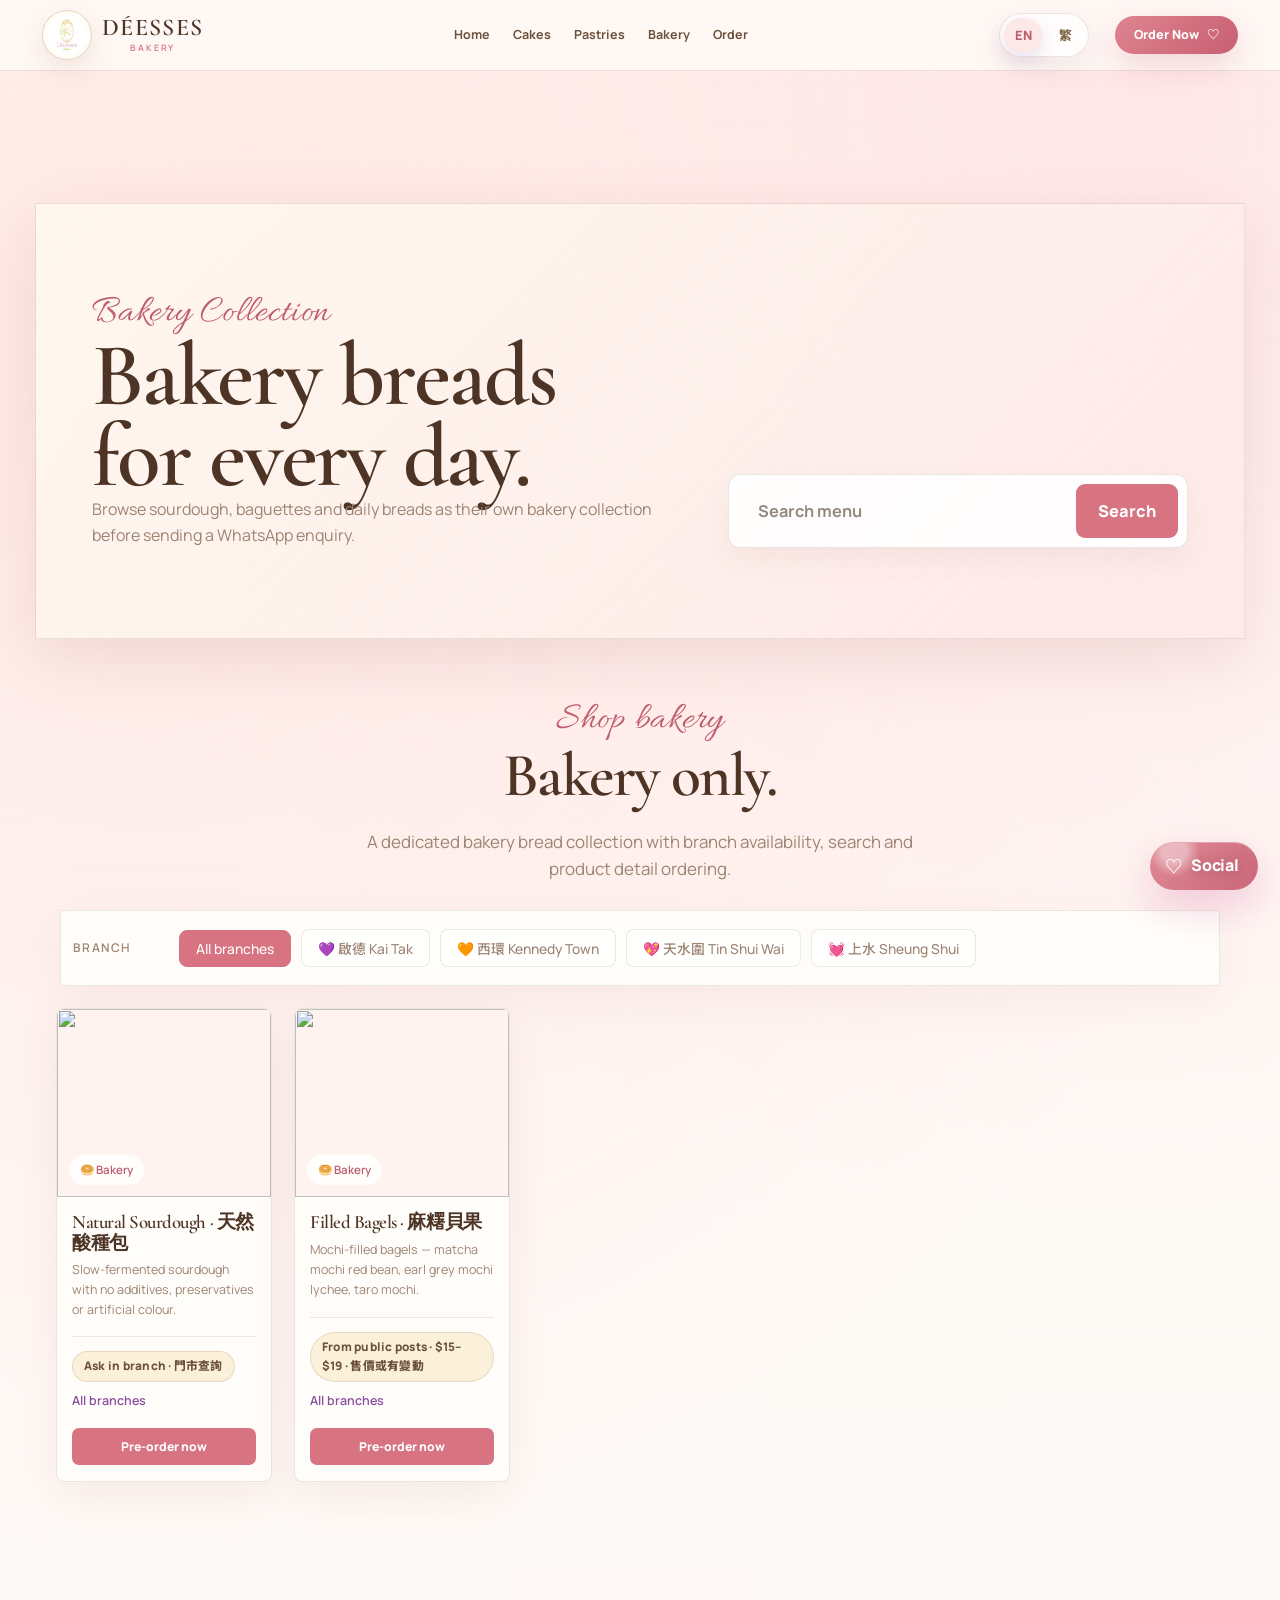
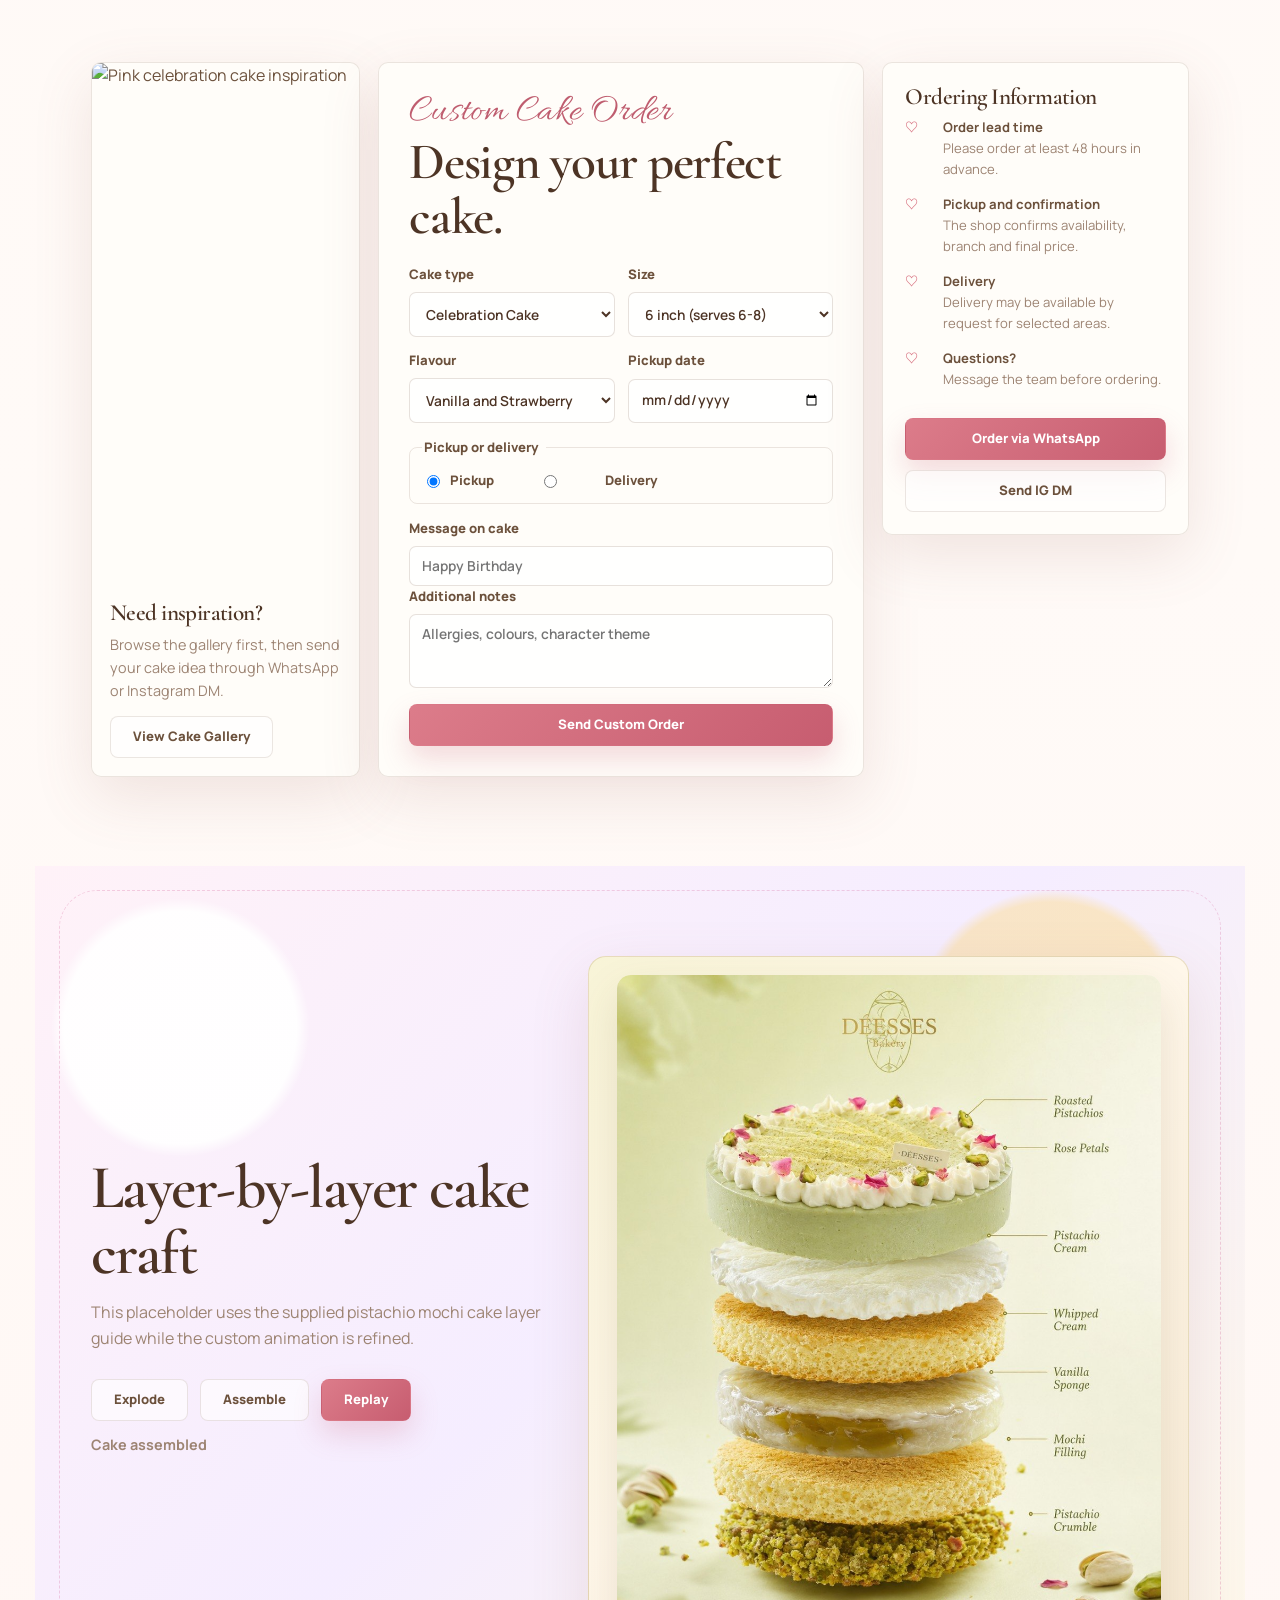
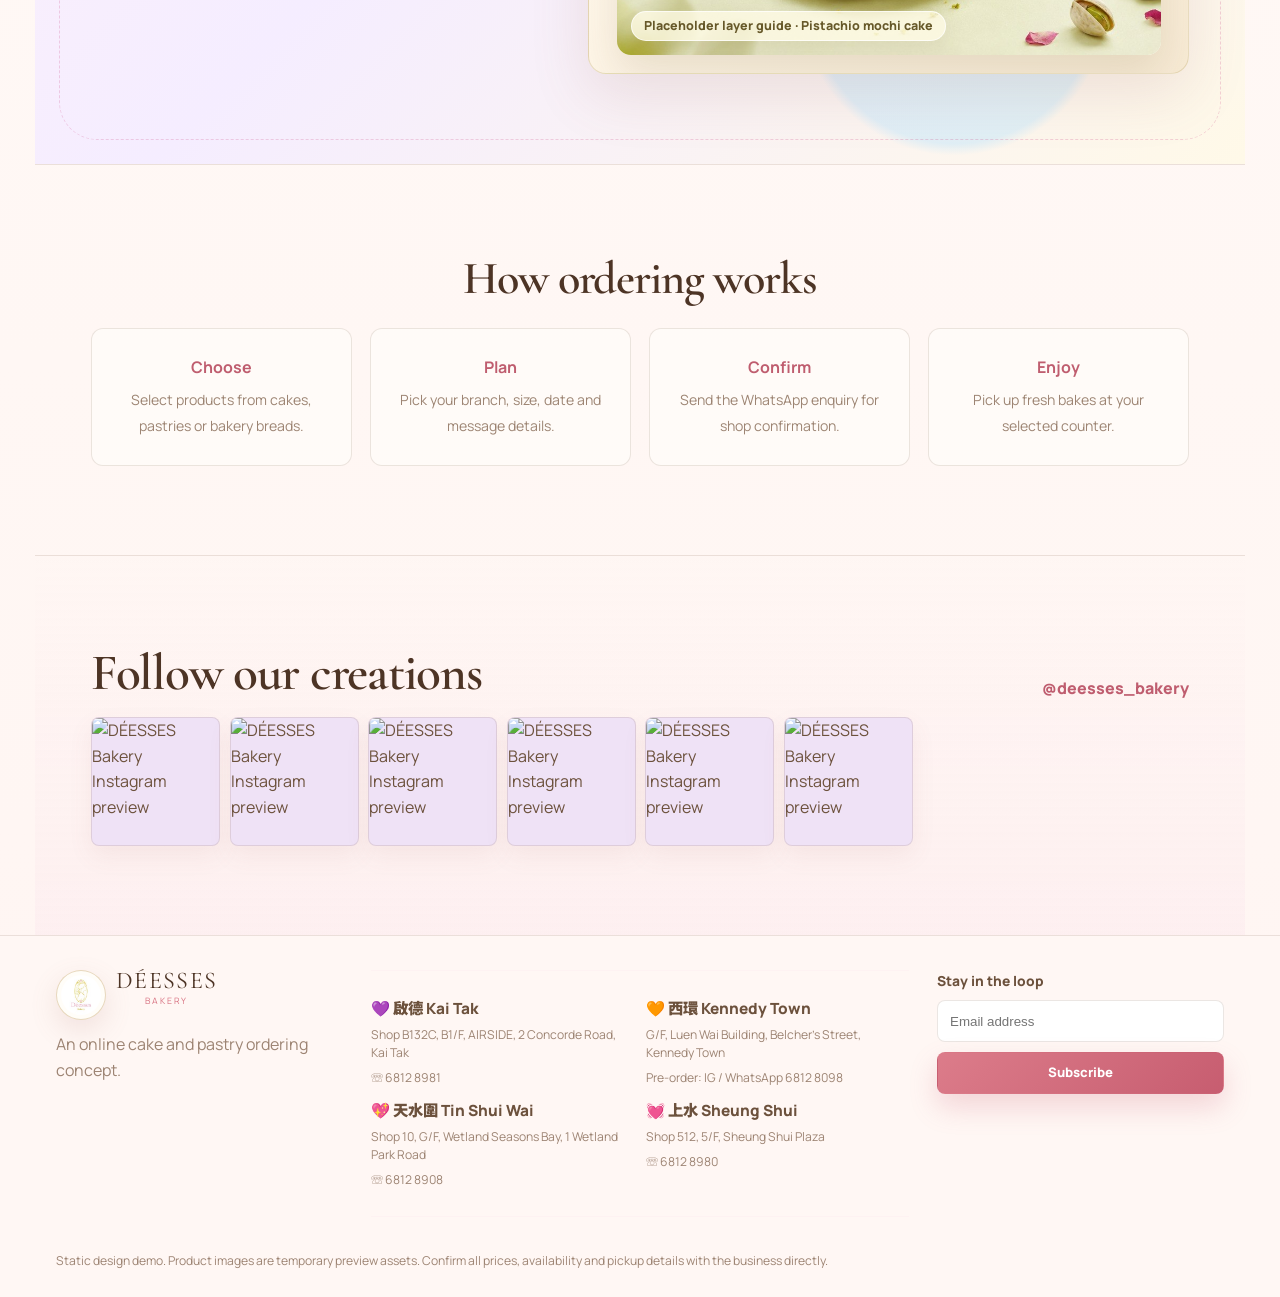
==== commit 0e224d2c: "Remove category row from category pages" ====
--- a/bakery.html
+++ b/bakery.html
@@ -86,9 +86,6 @@
         <p class="section__sub">A dedicated bakery bread collection with branch availability, search and product detail ordering.</p>
       </div>
       <div class="filters site-filters" role="group" aria-label="Menu filters">
-        <div class="filters__row site-filters__row" id="categoryFilters" aria-label="Filter by category" hidden aria-hidden="true">
-          <span class="filters__label">Category</span>
-        </div>
         <div class="filters__row site-filters__row" id="branchFilters" aria-label="Filter by branch">
           <span class="filters__label">Branch</span>
         </div>
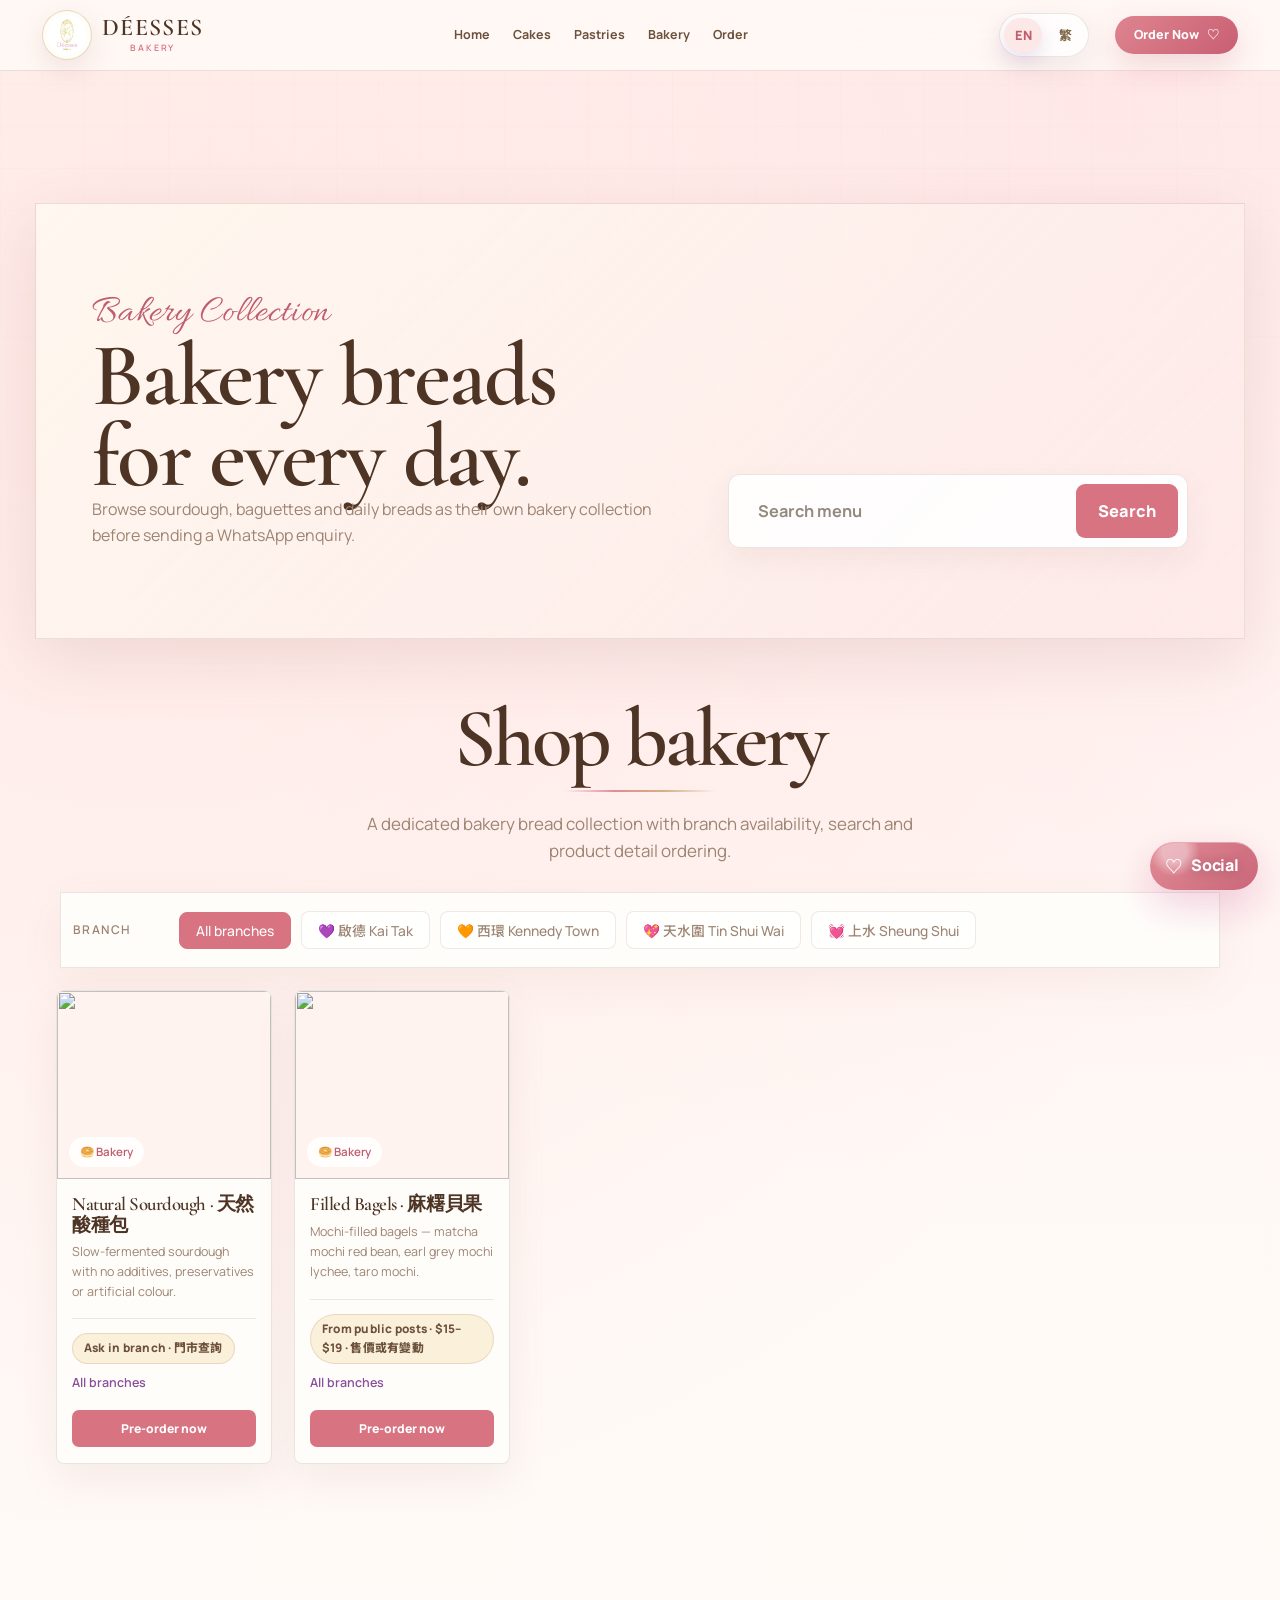
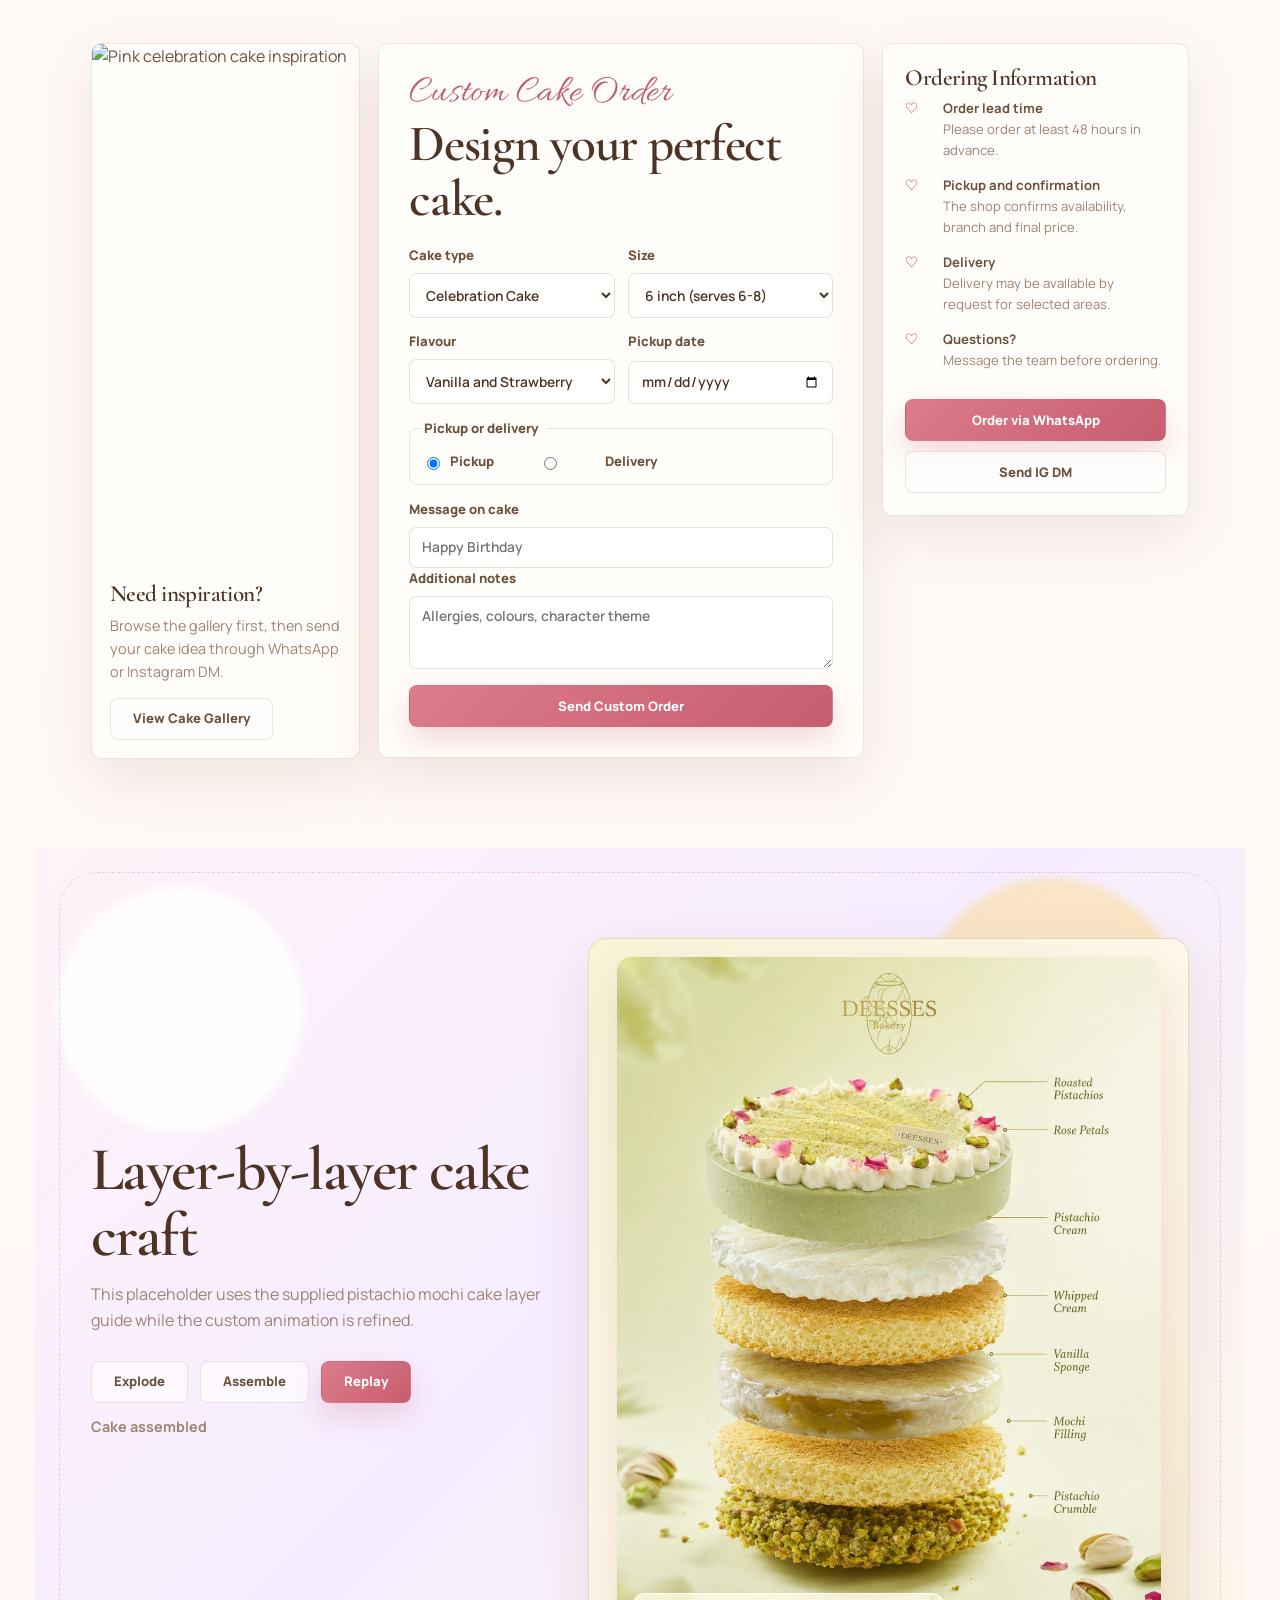
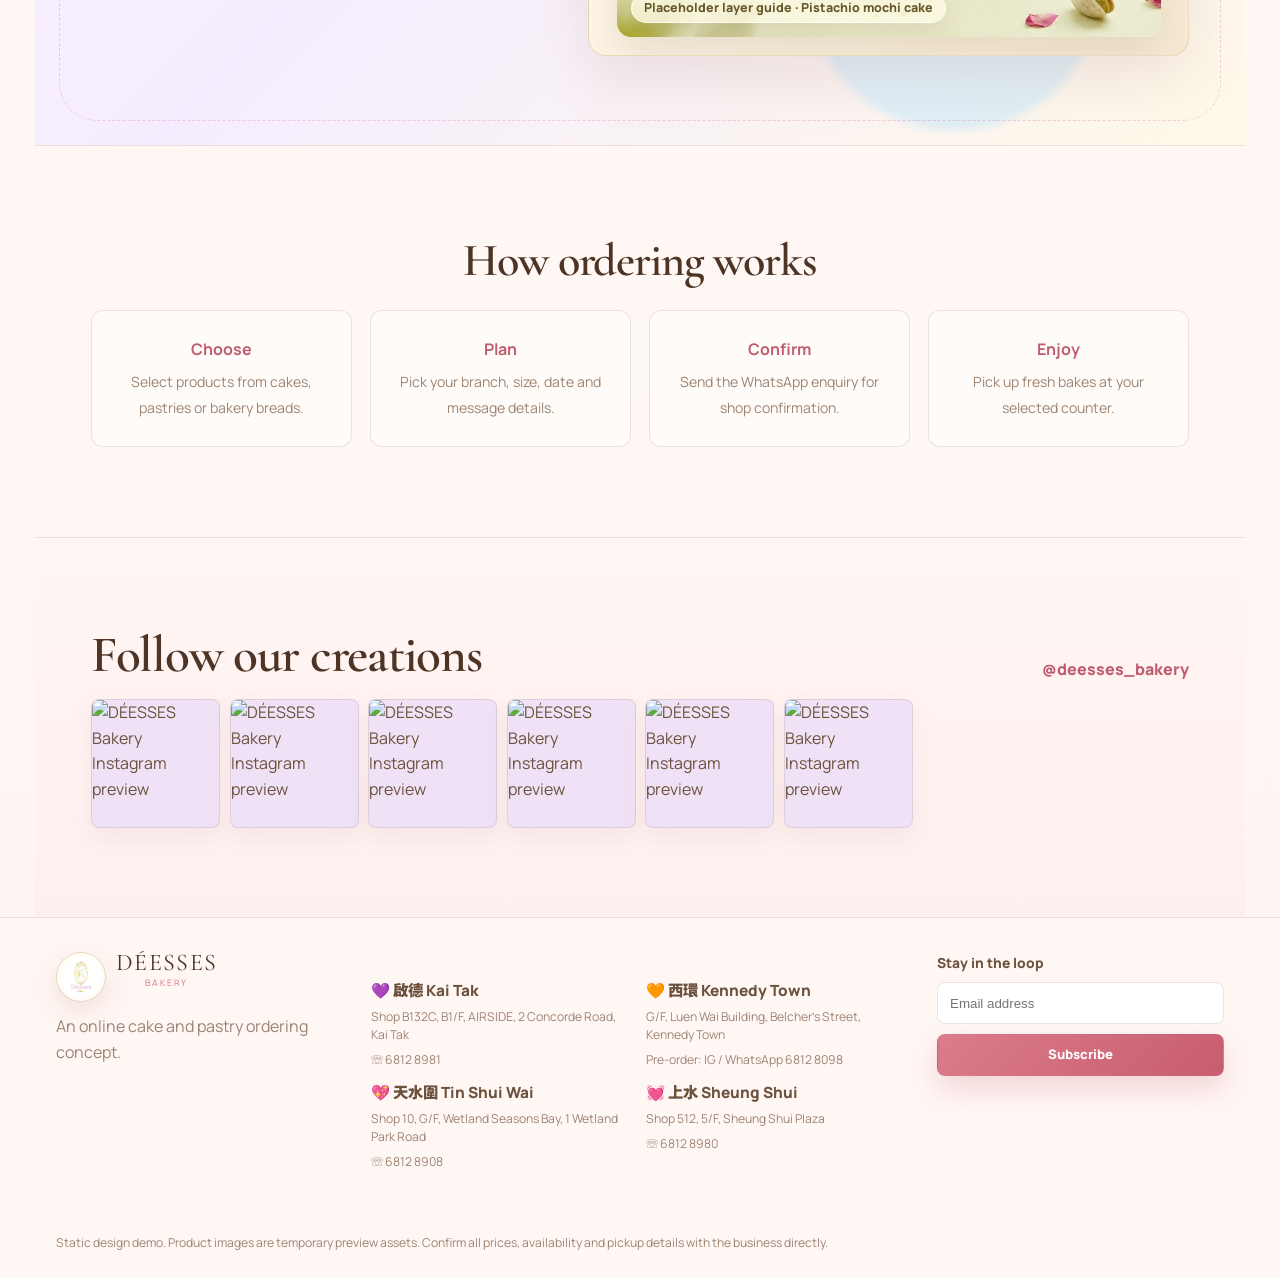
==== commit 511685a5: "Refine category shop heading typography" ====
--- a/bakery.html
+++ b/bakery.html
@@ -16,7 +16,7 @@
   <link rel="preconnect" href="https://fonts.gstatic.com" crossorigin />
   <link href="https://fonts.googleapis.com/css2?family=Allura&family=Cormorant+Garamond:ital,wght@0,500;0,600;0,700;1,500&family=Manrope:wght@400;500;600;700;800&family=Noto+Sans+TC:wght@400;500;700&display=swap" rel="stylesheet" />
   <link rel="stylesheet" href="styles.css?v=brand-logo-1" />
-  <link rel="stylesheet" href="site.css?v=concept-7" />
+  <link rel="stylesheet" href="site.css?v=concept-8" />
 </head>
 <body class="site menu-page category-page category-page--bakery" data-category-page="bakery">
   <header class="nav site-nav" id="nav">
@@ -81,8 +81,7 @@
 
     <section class="menu site-menu" id="menu">
       <div class="section__head site-section-head">
-        <p class="site-script">Shop bakery</p>
-        <h2>Bakery only.</h2>
+        <h2>Shop bakery</h2>
         <p class="section__sub">A dedicated bakery bread collection with branch availability, search and product detail ordering.</p>
       </div>
       <div class="filters site-filters" role="group" aria-label="Menu filters">
--- a/site.css
+++ b/site.css
@@ -301,6 +301,31 @@
 .site-section-head { text-align: center; margin-bottom: 28px; }
 .site-section-head h2 { font-size: clamp(2.35rem, 4.8vw, 4.1rem); font-weight: 600; }
 .site-section-head .section__sub { max-width: 60ch; color: var(--site-muted); }
+.category-page #menu .site-section-head h2 {
+  position: relative;
+  display: inline-block;
+  margin: 0;
+  padding: 0 0 clamp(10px, 1.3vw, 14px);
+  font-family: "Cormorant Garamond", "Noto Sans TC", serif;
+  font-size: clamp(3.15rem, 6.5vw, 5.35rem);
+  font-weight: 600;
+  line-height: 0.92;
+  letter-spacing: -0.035em;
+  color: var(--site-ink-strong);
+  text-wrap: balance;
+}
+.category-page #menu .site-section-head h2::after {
+  content: "";
+  position: absolute;
+  left: 50%;
+  bottom: 0;
+  width: min(150px, 58%);
+  height: 2px;
+  border-radius: 999px;
+  background: linear-gradient(90deg, transparent, var(--site-rose), var(--site-gold), transparent);
+  transform: translateX(-50%);
+  opacity: 0.8;
+}
 
 .site-product-spotlight {
   max-width: 1210px;
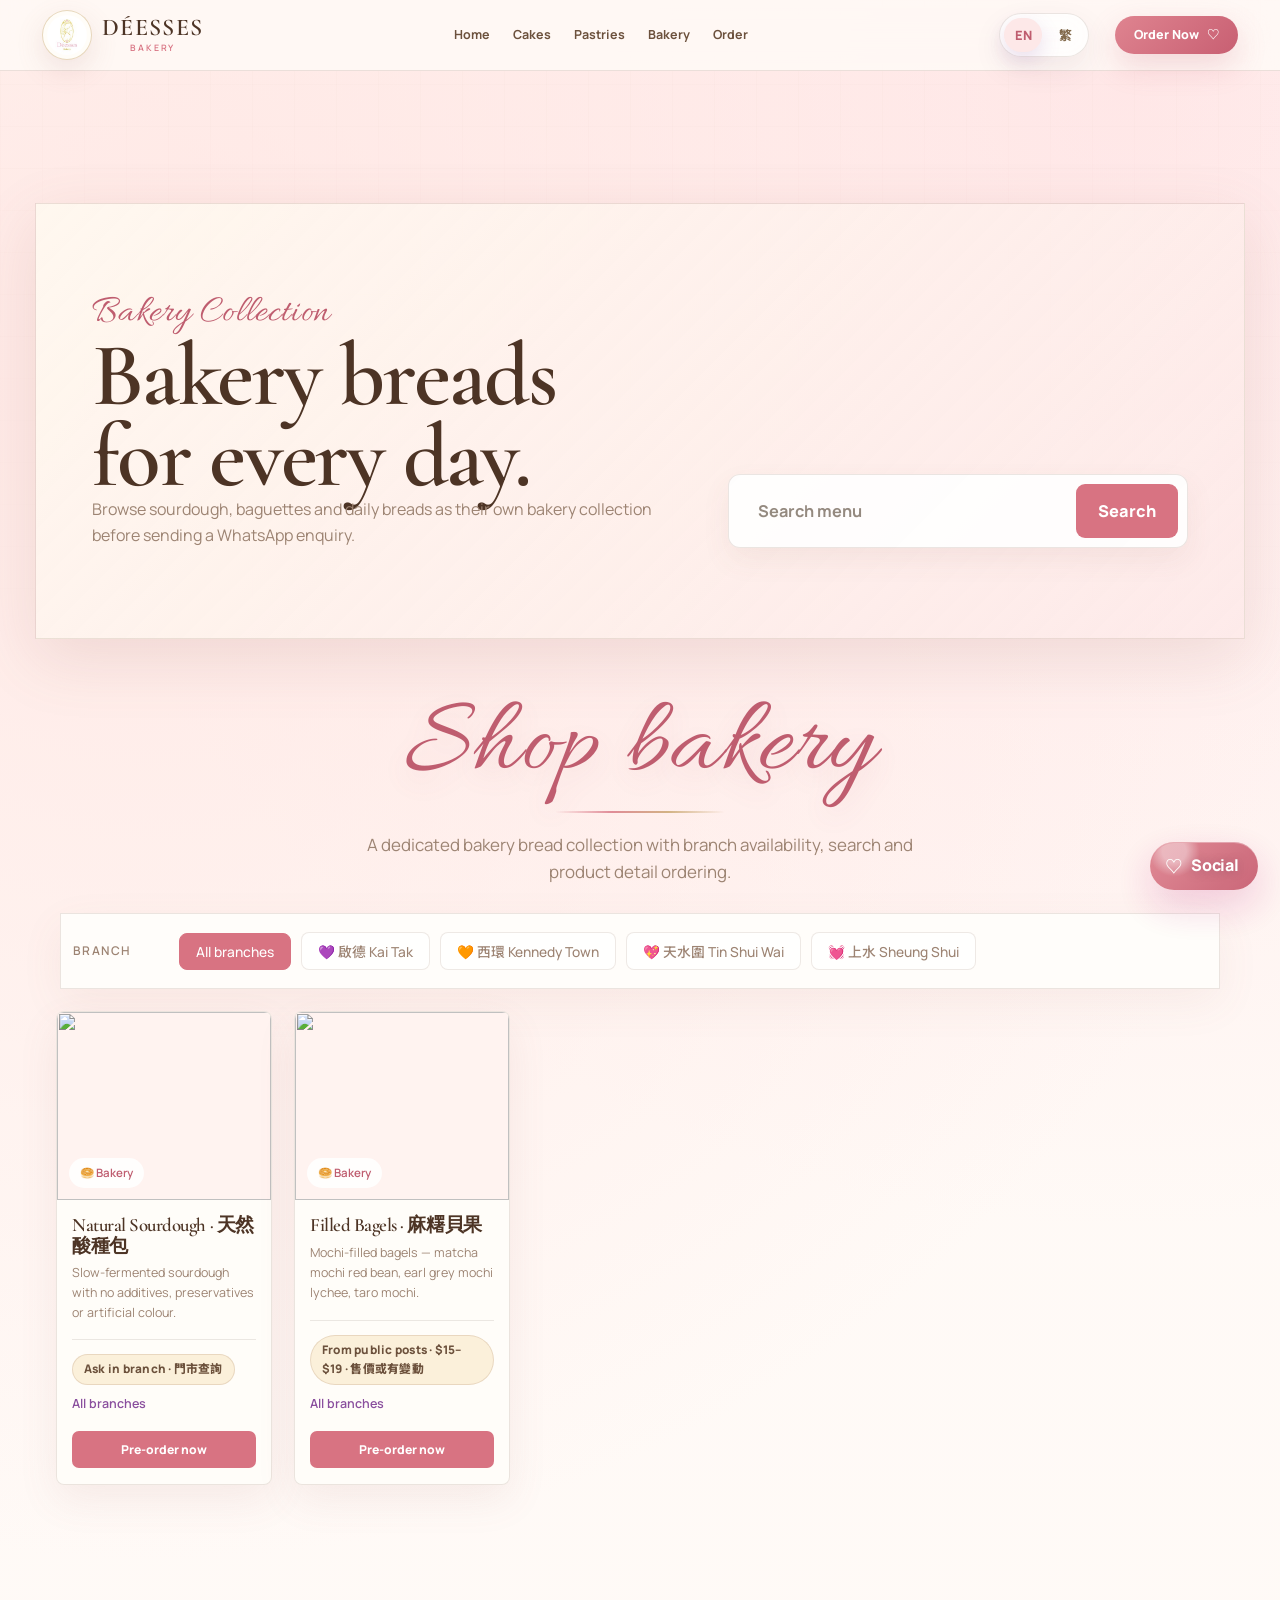
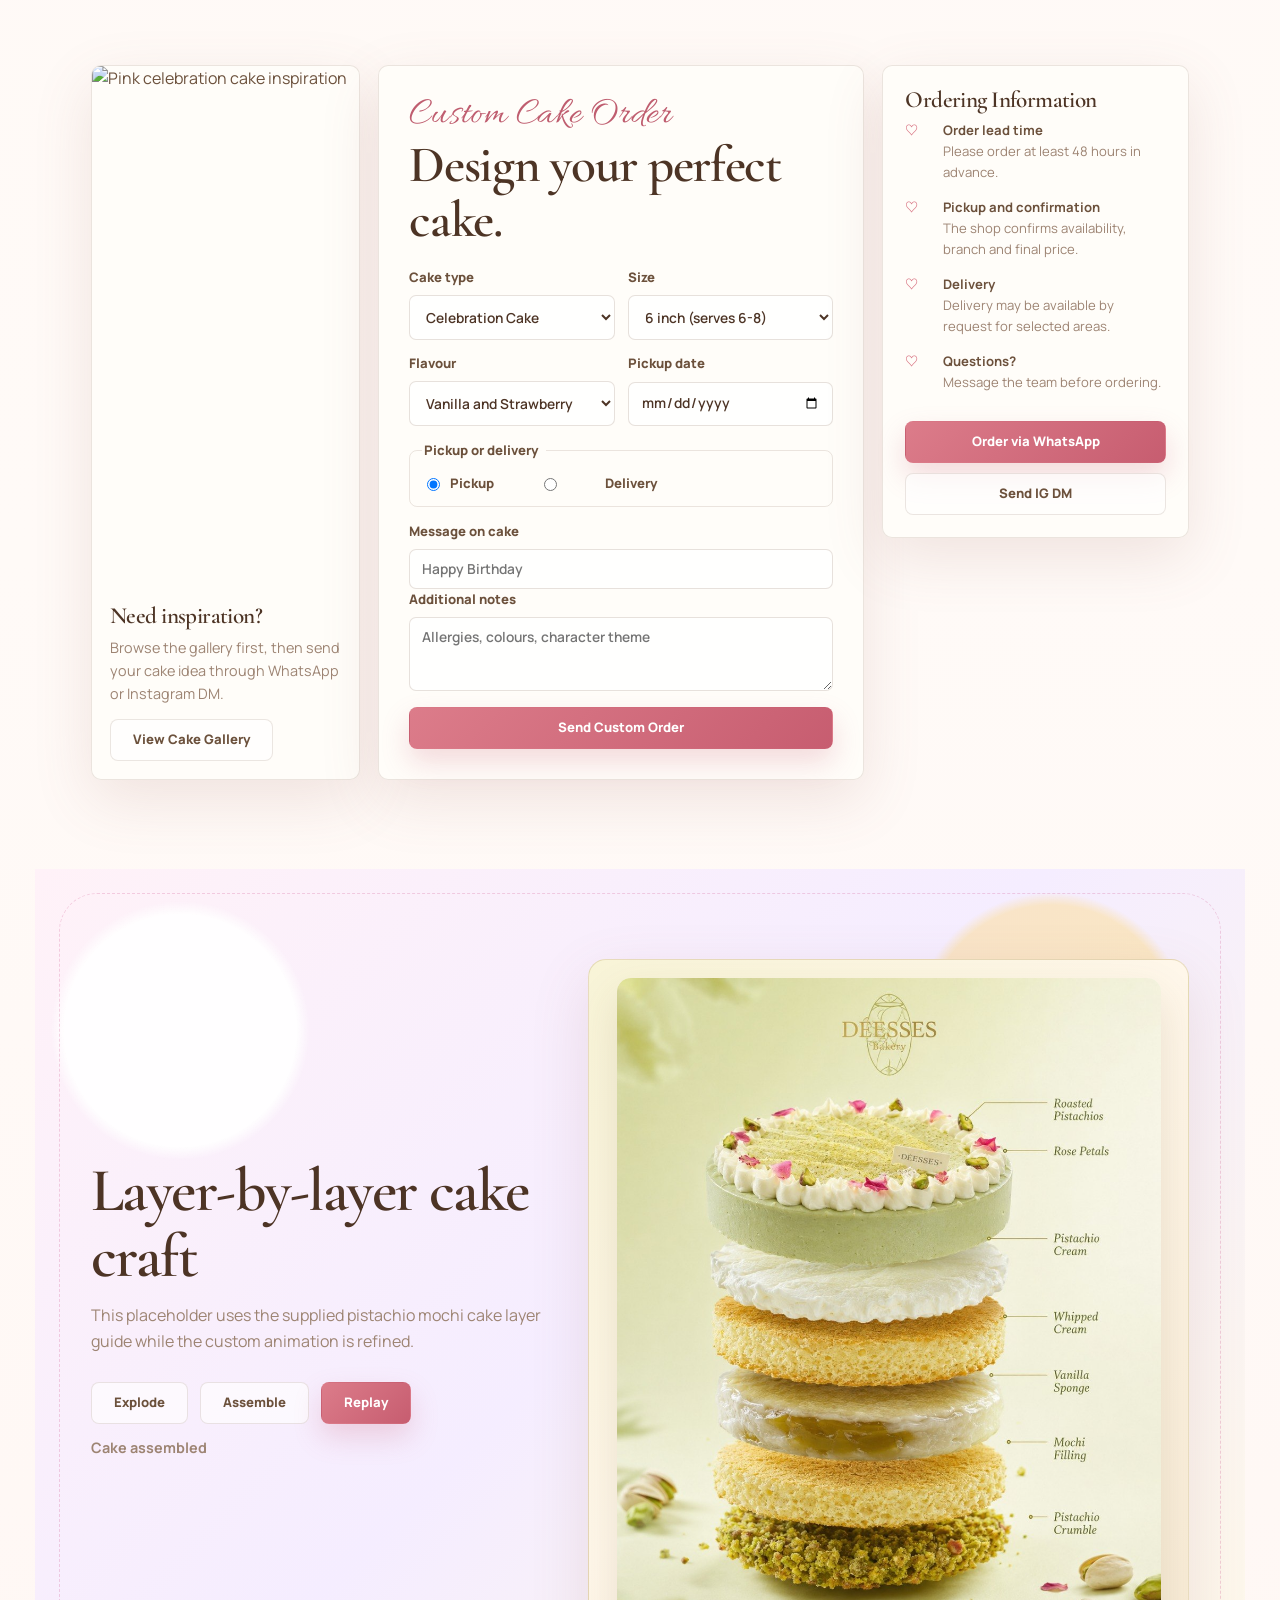
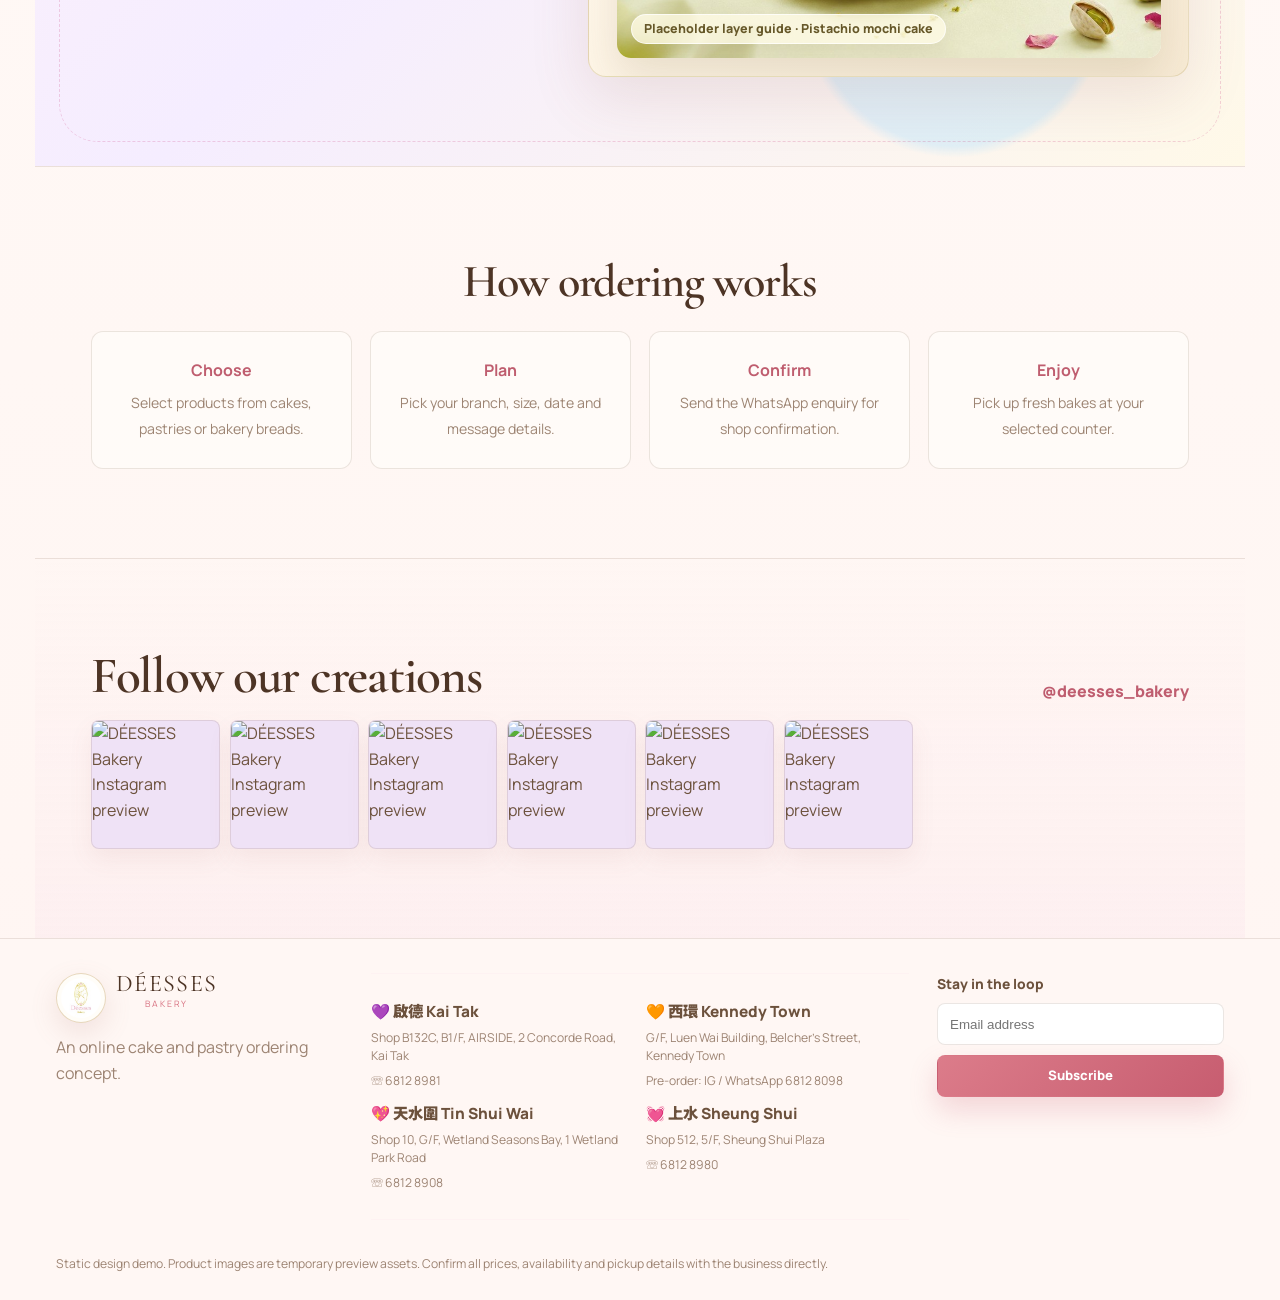
==== commit 472125d4: "Make category shop headings more handwritten" ====
--- a/bakery.html
+++ b/bakery.html
@@ -16,7 +16,7 @@
   <link rel="preconnect" href="https://fonts.gstatic.com" crossorigin />
   <link href="https://fonts.googleapis.com/css2?family=Allura&family=Cormorant+Garamond:ital,wght@0,500;0,600;0,700;1,500&family=Manrope:wght@400;500;600;700;800&family=Noto+Sans+TC:wght@400;500;700&display=swap" rel="stylesheet" />
   <link rel="stylesheet" href="styles.css?v=brand-logo-1" />
-  <link rel="stylesheet" href="site.css?v=concept-8" />
+  <link rel="stylesheet" href="site.css?v=concept-9" />
 </head>
 <body class="site menu-page category-page category-page--bakery" data-category-page="bakery">
   <header class="nav site-nav" id="nav">
--- a/site.css
+++ b/site.css
@@ -305,21 +305,22 @@
   position: relative;
   display: inline-block;
   margin: 0;
-  padding: 0 0 clamp(10px, 1.3vw, 14px);
-  font-family: "Cormorant Garamond", "Noto Sans TC", serif;
-  font-size: clamp(3.15rem, 6.5vw, 5.35rem);
-  font-weight: 600;
-  line-height: 0.92;
-  letter-spacing: -0.035em;
-  color: var(--site-ink-strong);
+  padding: 0 0 clamp(12px, 1.4vw, 16px);
+  font-family: "Allura", "Cormorant Garamond", "Noto Sans TC", cursive;
+  font-size: clamp(4.2rem, 8.5vw, 7rem);
+  font-weight: 400;
+  line-height: 0.88;
+  letter-spacing: 0.01em;
+  color: var(--site-rose-dark);
   text-wrap: balance;
+  text-shadow: 0 10px 28px rgba(176, 89, 105, 0.12);
 }
 .category-page #menu .site-section-head h2::after {
   content: "";
   position: absolute;
   left: 50%;
   bottom: 0;
-  width: min(150px, 58%);
+  width: min(170px, 54%);
   height: 2px;
   border-radius: 999px;
   background: linear-gradient(90deg, transparent, var(--site-rose), var(--site-gold), transparent);
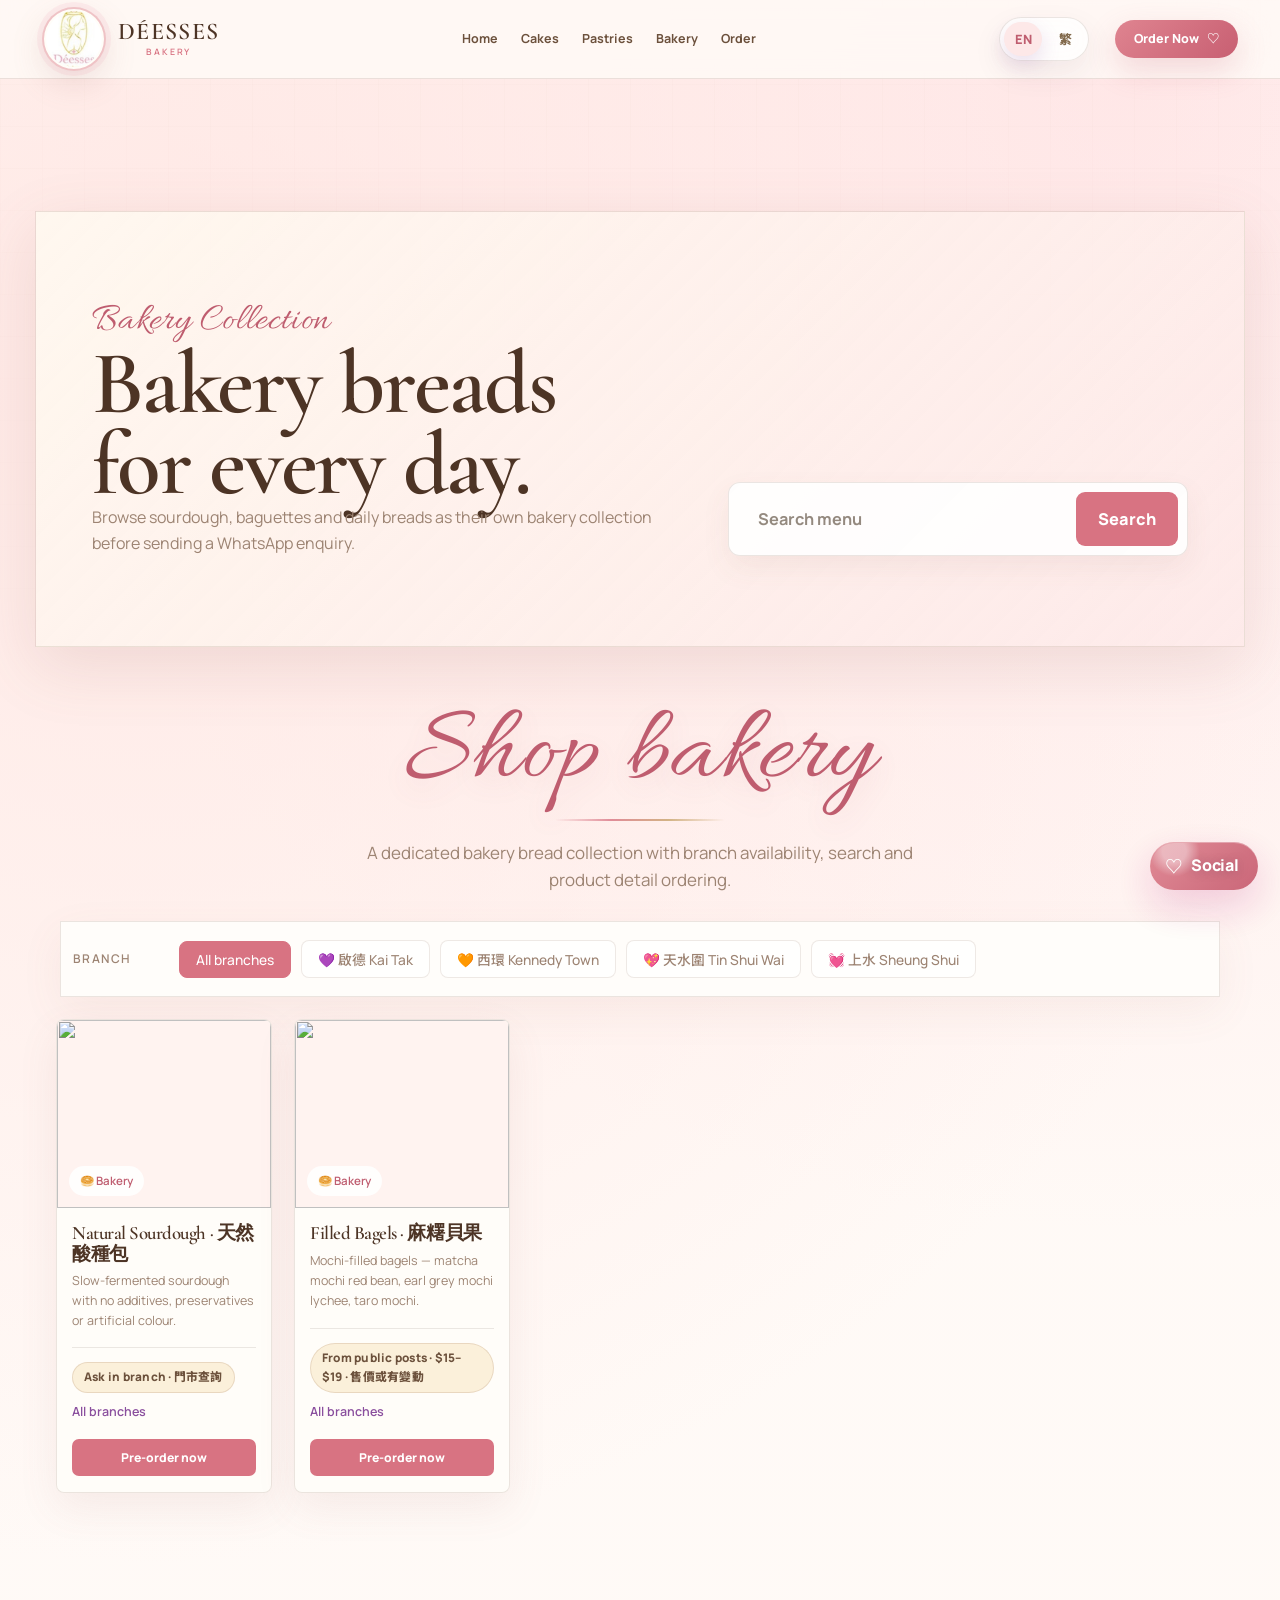
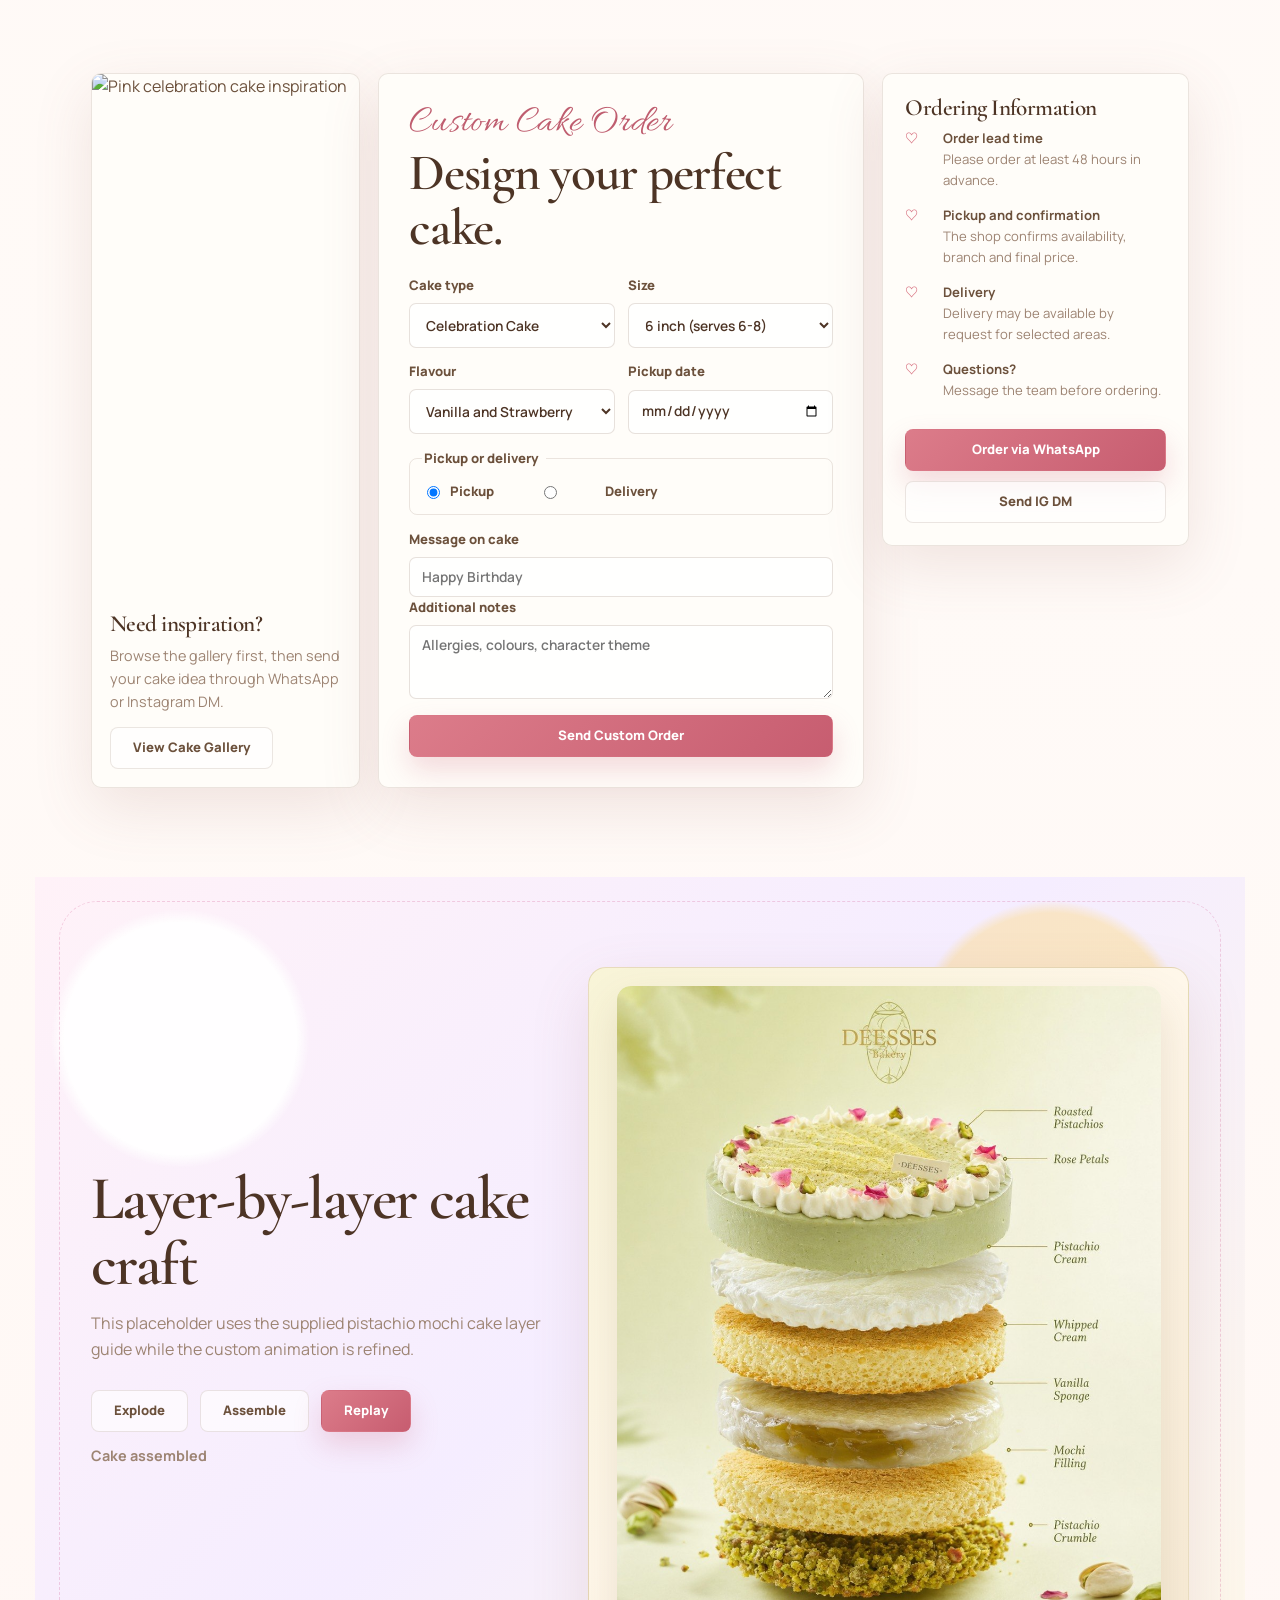
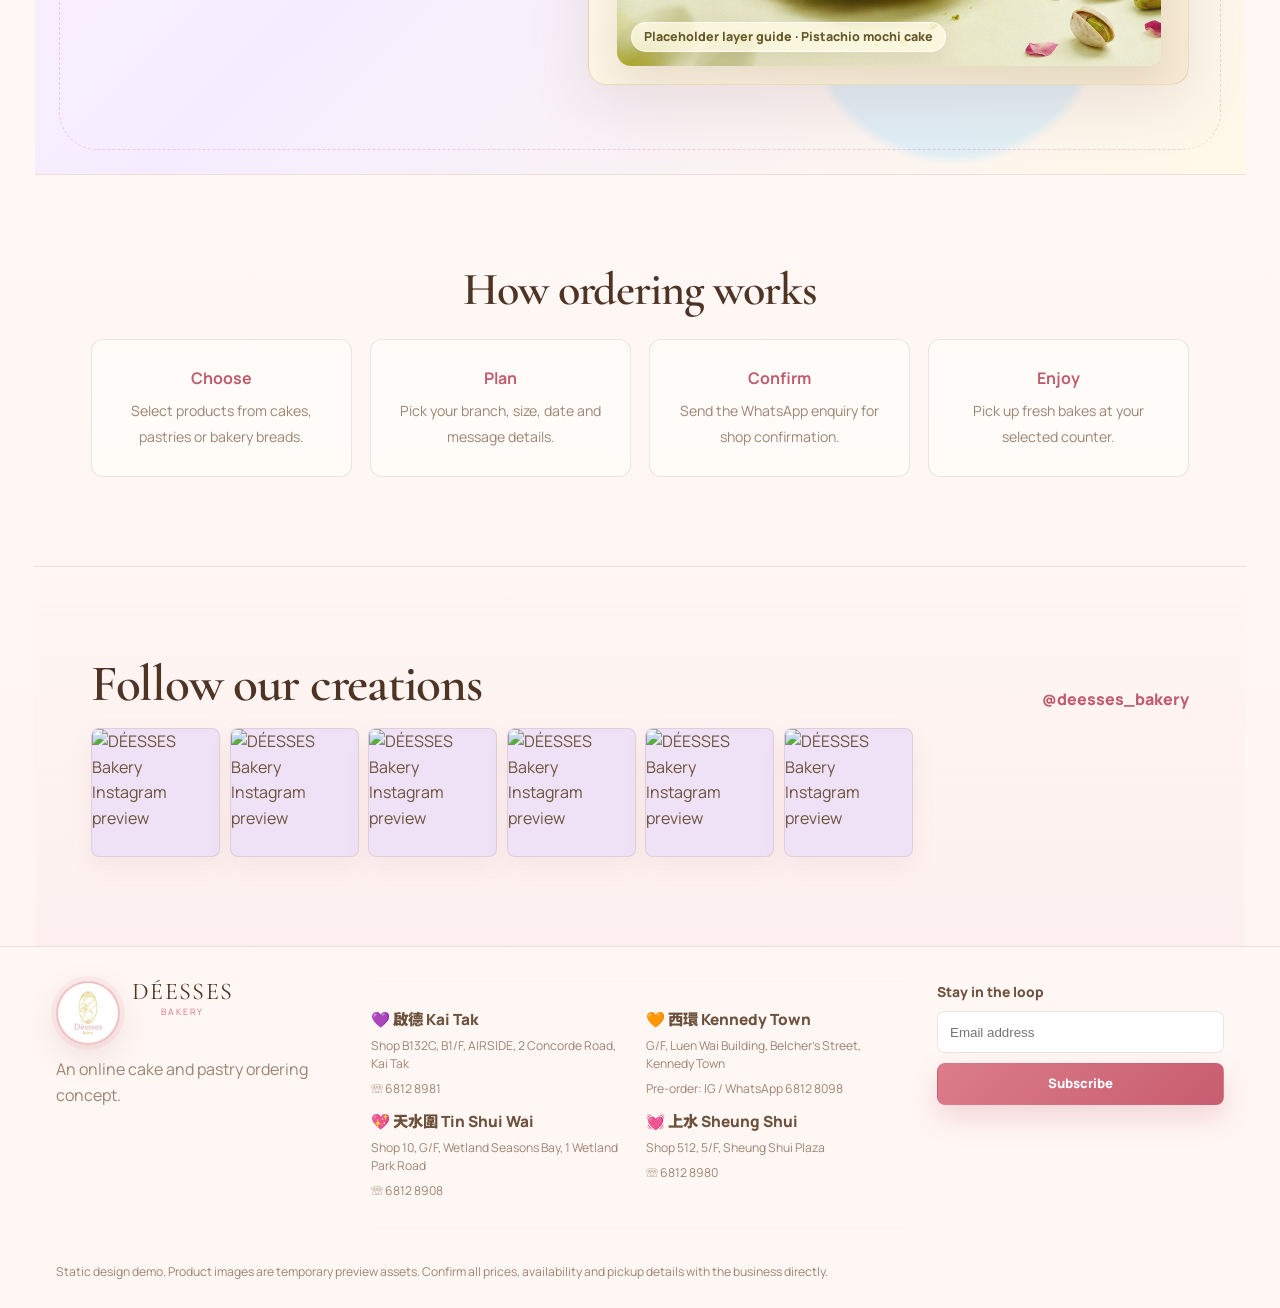
==== commit 89c161ad: "Make nav logo clearer" ====
--- a/bakery.html
+++ b/bakery.html
@@ -16,13 +16,13 @@
   <link rel="preconnect" href="https://fonts.gstatic.com" crossorigin />
   <link href="https://fonts.googleapis.com/css2?family=Allura&family=Cormorant+Garamond:ital,wght@0,500;0,600;0,700;1,500&family=Manrope:wght@400;500;600;700;800&family=Noto+Sans+TC:wght@400;500;700&display=swap" rel="stylesheet" />
   <link rel="stylesheet" href="styles.css?v=brand-logo-1" />
-  <link rel="stylesheet" href="site.css?v=concept-9" />
+  <link rel="stylesheet" href="site.css?v=concept-10" />
 </head>
 <body class="site menu-page category-page category-page--bakery" data-category-page="bakery">
   <header class="nav site-nav" id="nav">
     <nav class="nav__inner site-nav__inner" aria-label="Primary">
       <a href="index.html" class="nav__brand site-brand">
-        <img class="nav__mark nav__logo site-brand__logo" src="assets/deesses-instagram-logo.jpg" alt="DÉESSES Bakery logo" width="54" height="54" />
+        <img class="nav__mark nav__logo site-brand__logo" src="assets/deesses-instagram-logo-crop16.jpg" alt="DÉESSES Bakery logo" width="68" height="68" />
         <span class="nav__name site-brand__name">DÉESSES<small>Bakery</small></span>
       </a>
       <button class="nav__toggle site-nav__toggle" type="button" aria-expanded="false" aria-controls="primaryNavLinks" data-nav-toggle>
--- a/site.css
+++ b/site.css
@@ -65,7 +65,7 @@
 }
 
 .site-nav {
-  padding: 10px clamp(16px, 4vw, 42px);
+  padding: 7px clamp(16px, 4vw, 42px);
   background: rgba(255, 250, 246, 0.88);
   border-bottom: 1px solid var(--site-line);
   -webkit-backdrop-filter: blur(18px) saturate(150%);
@@ -73,16 +73,19 @@
 }
 .site-nav.nav--scrolled { background: rgba(255, 250, 246, 0.94); box-shadow: 0 12px 34px rgba(139, 92, 79, 0.08); }
 .site-nav__inner { max-width: 1240px; gap: clamp(14px, 2vw, 28px); }
-.site-brand { gap: 10px; min-width: max-content; }
+.site-brand { gap: 12px; min-width: max-content; }
 .site-brand__logo,
 .site-brand .nav__logo {
-  width: 50px;
-  height: 50px;
+  width: 64px;
+  height: 64px;
   border-radius: 999px;
-  padding: 4px;
-  border: 1px solid rgba(199, 163, 106, 0.42);
+  padding: 2px;
+  border: 2px solid rgba(216, 115, 130, 0.42);
   background: #fffdf8;
-  box-shadow: 0 10px 28px rgba(169, 112, 106, 0.16);
+  object-fit: cover;
+  box-shadow:
+    0 12px 32px rgba(169, 112, 106, 0.18),
+    0 0 0 5px rgba(253, 232, 232, 0.74);
 }
 .site-brand__name {
   font-family: "Cormorant Garamond", Georgia, serif;
@@ -786,7 +789,7 @@
 @media (max-width: 760px) {
   .site-nav { padding-inline: 12px; }
   .site-brand__logo,
-  .site-brand .nav__logo { width: 42px; height: 42px; }
+  .site-brand .nav__logo { width: 54px; height: 54px; padding: 2px; }
   .site-brand__name { font-size: 1.12rem; }
   .site-order-pill { display: none; }
   .site .nav__links { top: calc(100% + 10px); background: #fffaf6; border-color: var(--site-line); box-shadow: var(--site-shadow); }
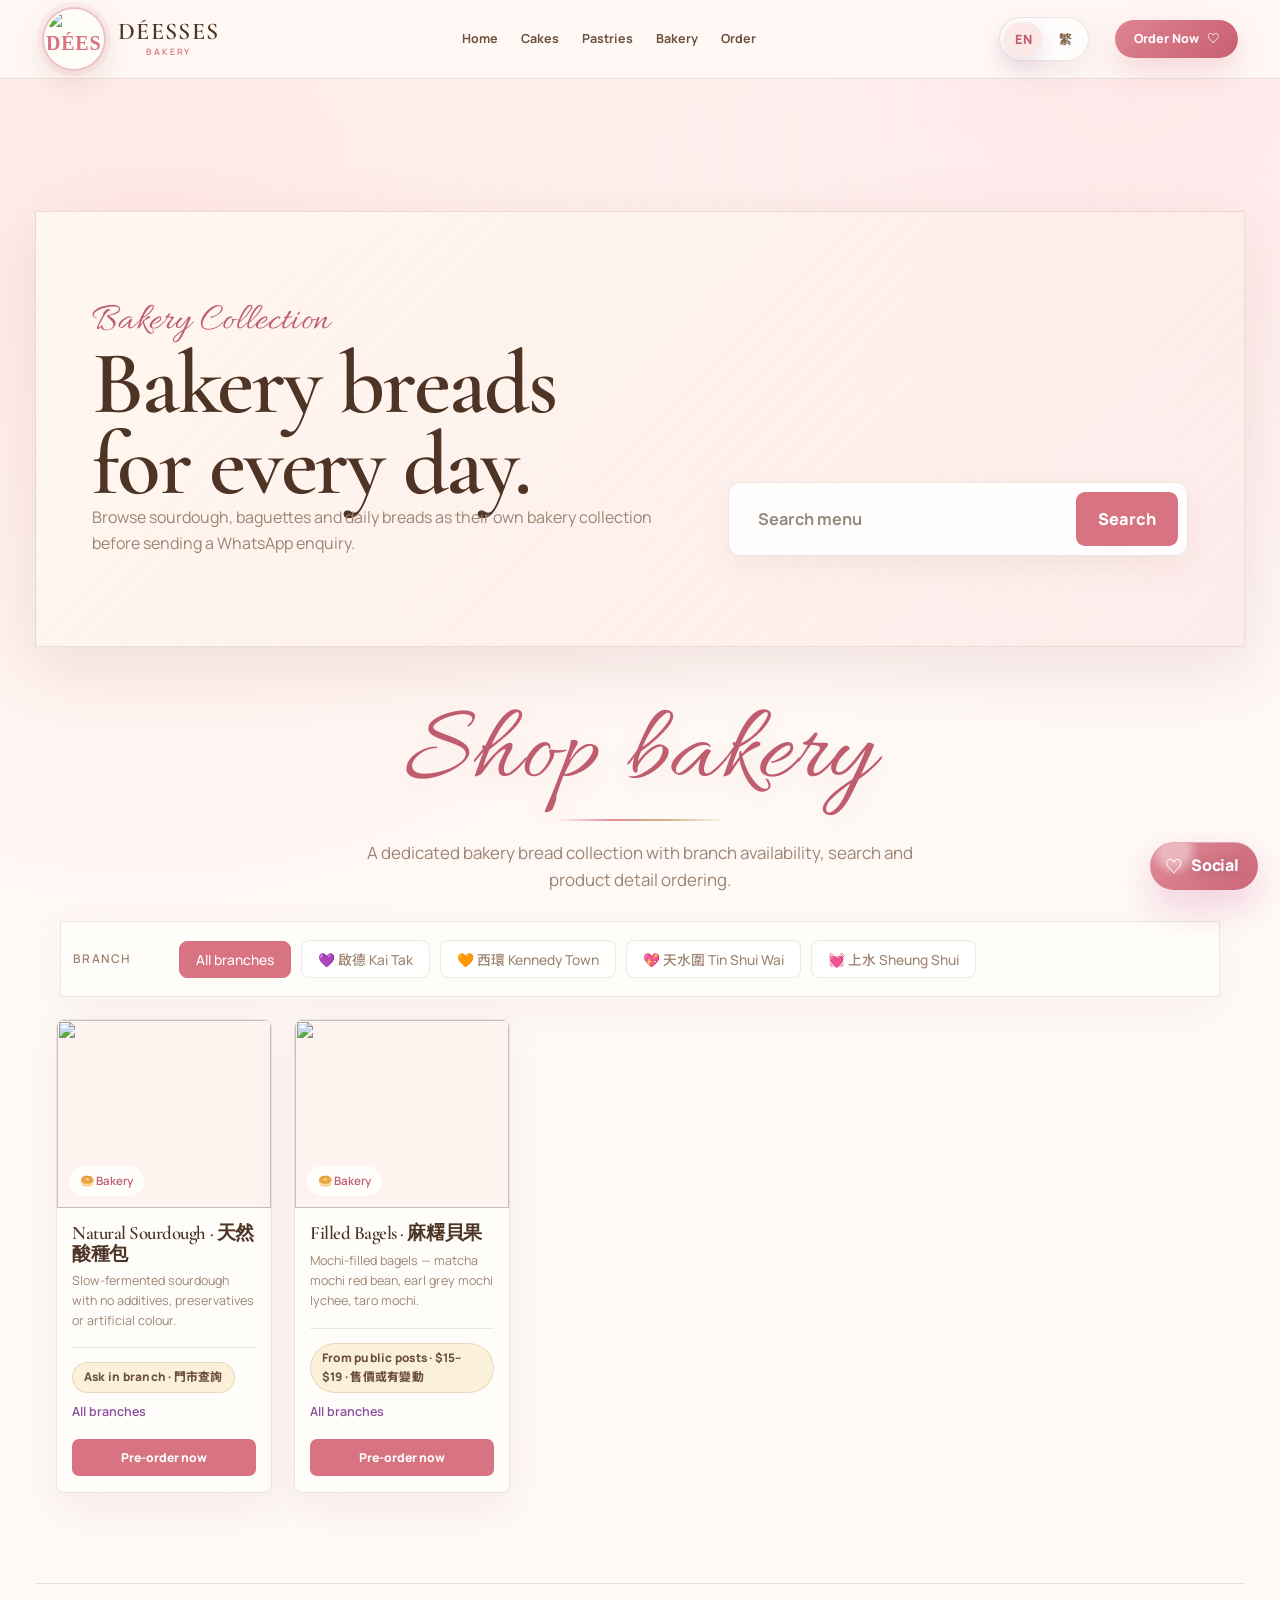
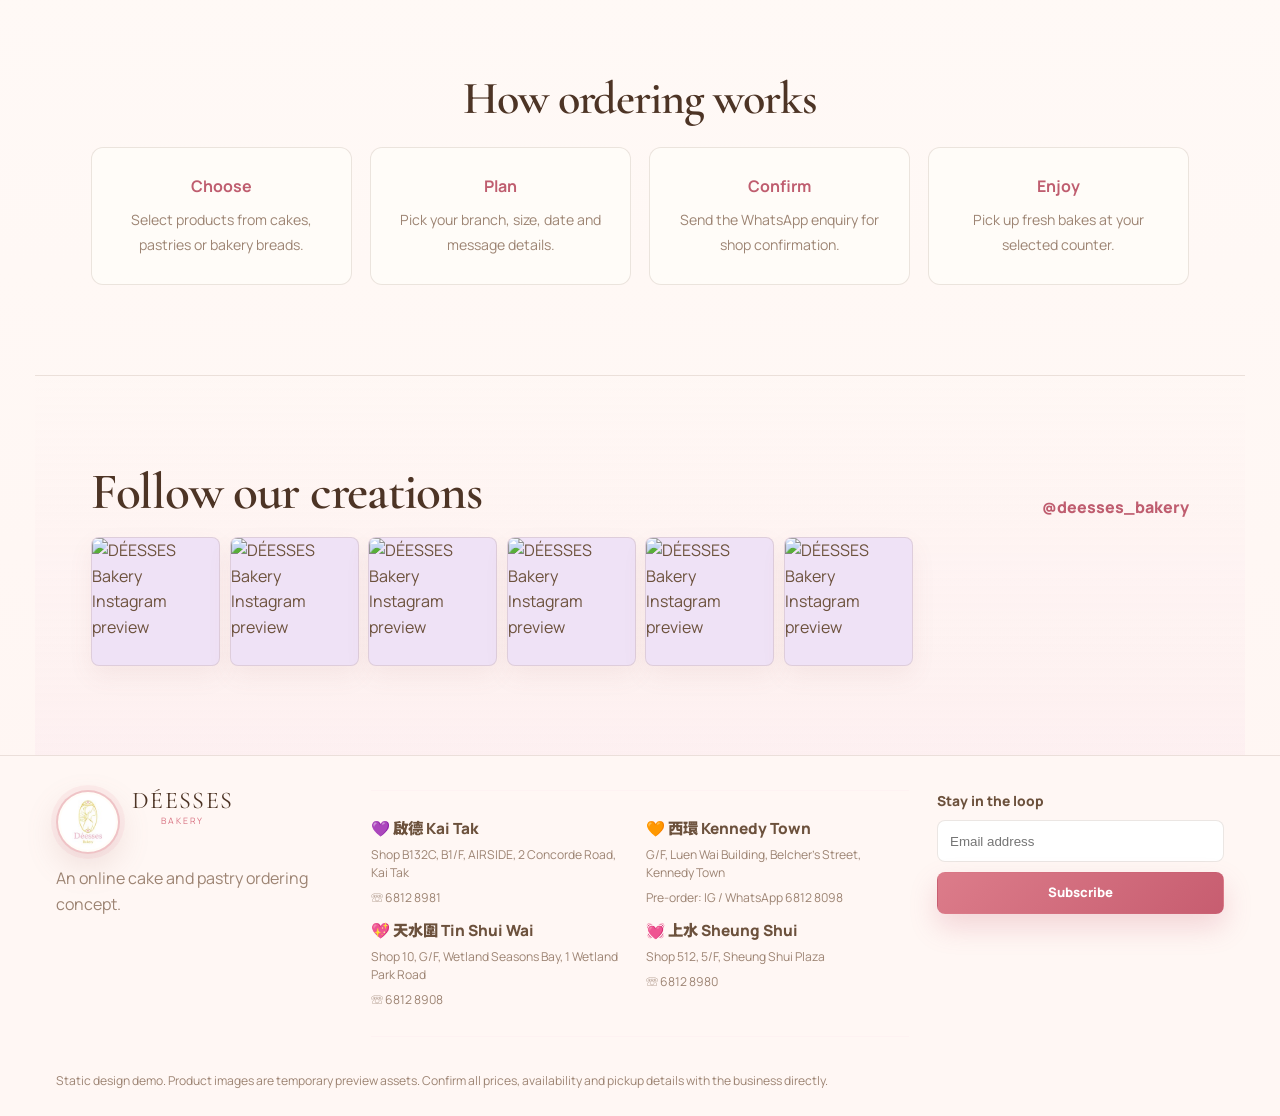
==== commit 66787427: "fix: clarify category spotlights" ====
--- a/bakery.html
+++ b/bakery.html
@@ -9,20 +9,19 @@
   <link rel="icon" href="data:image/svg+xml,%3Csvg xmlns='http://www.w3.org/2000/svg' viewBox='0 0 64 64'%3E%3Crect width='64' height='64' rx='18' fill='%23fff7f2'/%3E%3Ctext x='50%25' y='56%25' dominant-baseline='middle' text-anchor='middle' font-size='34'%3E%E2%99%A1%3C/text%3E%3C/svg%3E" />
   <link rel="apple-touch-icon" href="assets/deesses-instagram-logo.jpg" />
   <link rel="preload" as="image" href="assets/front-page-bakery-scene.jpg" />
-  <link rel="preload" as="image" href="assets/deconstructed-cake-placeholder.jpg" />
   <link rel="preload" as="image" href="assets/mini.jpg" />
   <link rel="preload" as="image" href="assets/strawberry.jpg" />
   <link rel="preconnect" href="https://fonts.googleapis.com" />
   <link rel="preconnect" href="https://fonts.gstatic.com" crossorigin />
   <link href="https://fonts.googleapis.com/css2?family=Allura&family=Cormorant+Garamond:ital,wght@0,500;0,600;0,700;1,500&family=Manrope:wght@400;500;600;700;800&family=Noto+Sans+TC:wght@400;500;700&display=swap" rel="stylesheet" />
   <link rel="stylesheet" href="styles.css?v=brand-logo-1" />
-  <link rel="stylesheet" href="site.css?v=concept-10" />
+  <link rel="stylesheet" href="site.css?v=concept-11" />
 </head>
 <body class="site menu-page category-page category-page--bakery" data-category-page="bakery">
   <header class="nav site-nav" id="nav">
     <nav class="nav__inner site-nav__inner" aria-label="Primary">
       <a href="index.html" class="nav__brand site-brand">
-        <img class="nav__mark nav__logo site-brand__logo" src="assets/deesses-instagram-logo-crop16.jpg" alt="DÉESSES Bakery logo" width="68" height="68" />
+        <img class="nav__mark nav__logo site-brand__logo" src="assets/deesses-instagram-logo-safe.jpg" alt="DÉESSES Bakery logo" width="68" height="68" />
         <span class="nav__name site-brand__name">DÉESSES<small>Bakery</small></span>
       </a>
       <button class="nav__toggle site-nav__toggle" type="button" aria-expanded="false" aria-controls="primaryNavLinks" data-nav-toggle>
@@ -34,13 +33,13 @@
         <li><a href="cakes.html" data-hero-filter="cake">Cakes</a></li>
         <li><a href="pastries.html" data-hero-filter="pastry">Pastries</a></li>
         <li><a href="bakery.html" data-hero-filter="bakery">Bakery</a></li>
-        <li><a href="#order" data-i18n="order">Order</a></li>
+        <li><a href="cakes.html#order" data-i18n="order">Order</a></li>
       </ul>
       <div class="language-switch site-language" aria-label="Language" data-i18n-aria="languageLabel">
         <button type="button" data-language="en" aria-pressed="false"><span>EN</span></button>
         <button type="button" data-language="zh" aria-pressed="false"><span>繁</span></button>
       </div>
-      <a href="#order" class="nav__cta site-order-pill">Order Now <span aria-hidden="true">♡</span></a>
+      <a href="cakes.html#order" class="nav__cta site-order-pill">Order Now <span aria-hidden="true">♡</span></a>
     </nav>
   </header>
 
@@ -93,71 +92,6 @@
       <p class="menu__empty site-empty" id="menuEmpty" hidden>No items match this filter.</p>
     </section>
 
-    <section class="order site-order" id="order">
-      <aside class="site-inspiration-card">
-        <img src="assets/rose.jpg" alt="Pink celebration cake inspiration" width="420" height="520" loading="lazy" />
-        <div>
-          <h3>Need inspiration?</h3>
-          <p>Browse the gallery first, then send your cake idea through WhatsApp or Instagram DM.</p>
-          <a class="site-button site-button--ghost" href="index.html#social">View Cake Gallery</a>
-        </div>
-      </aside>
-      <form class="site-custom-form" data-custom-order>
-        <p class="site-script">Custom Cake Order</p>
-        <h2>Design your perfect cake.</h2>
-        <div class="site-form-grid">
-          <label>Cake type<select name="cakeType"><option>Celebration Cake</option><option>Fruit Cake</option><option>Seasonal Gift</option><option>Custom Order</option></select></label>
-          <label>Size<select name="size"><option>6 inch (serves 6-8)</option><option>4 inch</option><option>5 inch</option><option>8 inch</option></select></label>
-          <label>Flavour<select name="flavour"><option>Vanilla and Strawberry</option><option>White Peach</option><option>Rose Raspberry</option><option>Chocolate</option></select></label>
-          <label>Pickup date<input name="pickupDate" type="date" /></label>
-        </div>
-        <fieldset class="site-radio-row">
-          <legend>Pickup or delivery</legend>
-          <label><input type="radio" name="method" value="Pickup" checked /> Pickup</label>
-          <label><input type="radio" name="method" value="Delivery" /> Delivery</label>
-        </fieldset>
-        <label>Message on cake<input name="message" type="text" placeholder="Happy Birthday" /></label>
-        <label>Additional notes<textarea name="notes" rows="3" placeholder="Allergies, colours, character theme"></textarea></label>
-        <button class="site-button site-button--primary site-submit" type="submit">Send Custom Order</button>
-      </form>
-      <aside class="site-order-info">
-        <h3>Ordering Information</h3>
-        <ul>
-          <li><strong>Order lead time</strong><span>Please order at least 48 hours in advance.</span></li>
-          <li><strong>Pickup and confirmation</strong><span>The shop confirms availability, branch and final price.</span></li>
-          <li><strong>Delivery</strong><span>Delivery may be available by request for selected areas.</span></li>
-          <li><strong>Questions?</strong><span>Message the team before ordering.</span></li>
-        </ul>
-        <a class="site-button site-button--primary" href="https://wa.me/85268128098" target="_blank" rel="noopener">Order via WhatsApp</a>
-        <a class="site-button site-button--ghost" href="https://www.instagram.com/deesses_bakery/" target="_blank" rel="noopener">Send IG DM</a>
-      </aside>
-    </section>
-
-    <section class="craft site-craft" id="craft" data-cake-mode="assembled">
-      <div class="craft__copy site-craft__copy">
-        <h2>Layer-by-layer cake craft</h2>
-        <p>This placeholder uses the supplied pistachio mochi cake layer guide while the custom animation is refined.</p>
-        <div class="craft__controls" aria-label="Cake assembly controls">
-          <button class="site-button site-button--ghost" type="button" data-cake-action="explode">Explode</button>
-          <button class="site-button site-button--ghost" type="button" data-cake-action="assemble">Assemble</button>
-          <button class="site-button site-button--primary" type="button" data-cake-action="replay">Replay</button>
-        </div>
-        <p class="craft__status" id="cakeStatus" aria-live="polite">Cake assembled</p>
-      </div>
-      <div class="craft__panel site-cake-panel">
-        <figure class="site-cake-placeholder">
-          <img src="assets/deconstructed-cake-placeholder.jpg" alt="DÉESSES pistachio mochi cake layer guide placeholder showing pistachio cream, whipped cream, vanilla sponge, mochi filling and pistachio crumble" width="1024" height="1280" loading="lazy" />
-          <figcaption>Placeholder layer guide · Pistachio mochi cake</figcaption>
-        </figure>
-        <div class="cake-stage site-cake-stage--legacy" aria-hidden="true" aria-label="Animated exploded-view celebration cake">
-          <div class="cake-piece cake-piece--candle">✦</div>
-          <div class="cake-piece cake-piece--berries"></div>
-          <div class="cake-piece cake-piece--cream"></div>
-          <div class="cake-piece cake-piece--sponge"></div>
-          <div class="cake-piece cake-piece--plate"></div>
-        </div>
-      </div>
-    </section>
 
     <section class="site-how" id="how-it-works">
       <h2>How ordering works</h2>
@@ -197,33 +131,5 @@
   </footer>
 
   <script src="script.js?v=brand-logo-1"></script>
-  <script>
-    (function () {
-      var form = document.querySelector('[data-custom-order]');
-      if (!form) return;
-      var date = form.querySelector('input[name="pickupDate"]');
-      if (date) {
-        var now = new Date();
-        var local = new Date(now.getTime() - now.getTimezoneOffset() * 60000);
-        date.min = local.toISOString().slice(0, 10);
-      }
-      form.addEventListener('submit', function (event) {
-        event.preventDefault();
-        var data = new FormData(form);
-        var lines = [
-          '你好 DÉESSES Bakery，我想查詢自訂蛋糕：',
-          'Cake type: ' + (data.get('cakeType') || ''),
-          'Size: ' + (data.get('size') || ''),
-          'Flavour: ' + (data.get('flavour') || ''),
-          'Pickup date: ' + (data.get('pickupDate') || 'To be confirmed'),
-          'Method: ' + (data.get('method') || 'Pickup'),
-          'Message: ' + (data.get('message') || 'None'),
-          'Notes: ' + (data.get('notes') || 'None'),
-          '請確認供應、最終價錢及取貨安排，謝謝。'
-        ];
-        window.open('https://wa.me/85268128098?text=' + encodeURIComponent(lines.join('\n')), '_blank', 'noopener');
-      });
-    })();
-  </script>
 </body>
 </html>
--- a/site.css
+++ b/site.css
@@ -82,7 +82,7 @@
   padding: 2px;
   border: 2px solid rgba(216, 115, 130, 0.42);
   background: #fffdf8;
-  object-fit: cover;
+  object-fit: contain;
   box-shadow:
     0 12px 32px rgba(169, 112, 106, 0.18),
     0 0 0 5px rgba(253, 232, 232, 0.74);
@@ -337,89 +337,56 @@
   padding-block: clamp(54px, 8vw, 92px);
 }
 .site-product-spotlight__head { margin-bottom: clamp(24px, 4vw, 42px); }
-.site-product-spotlight__stage {
-  display: grid;
-  grid-template-columns: minmax(0, 1.35fr) minmax(280px, 0.65fr);
+.site-product-spotlight__grid {
+  display: grid;
+  grid-template-columns: repeat(3, minmax(0, 1fr));
   gap: clamp(16px, 3vw, 28px);
   align-items: stretch;
 }
-.site-product-spotlight__hero,
-.site-product-spotlight__rail a {
-  position: relative;
+.site-product-spotlight__card {
+  display: grid;
+  grid-template-rows: minmax(240px, 0.92fr) auto;
   overflow: hidden;
-  color: #fff;
-  border: 1px solid rgba(255,255,255,0.72);
+  background: rgba(255, 253, 249, 0.96);
+  border: 1px solid var(--site-line);
   box-shadow: var(--site-shadow);
-  isolation: isolate;
-}
-.site-product-spotlight__hero {
-  min-height: clamp(430px, 54vw, 640px);
-  display: flex;
-  flex-direction: column;
-  justify-content: space-between;
-  padding: clamp(22px, 4vw, 38px);
-  background: #7f3f56;
-}
-.site-product-spotlight__hero::after,
-.site-product-spotlight__rail a::after {
-  content: "";
-  position: absolute;
-  inset: 0;
-  z-index: -1;
-  background: linear-gradient(180deg, rgba(65,29,43,0.08), rgba(65,29,43,0.78));
-}
-.site-product-spotlight img {
-  position: absolute;
-  inset: 0;
+}
+.site-product-spotlight__card img {
   width: 100%;
   height: 100%;
+  min-height: 260px;
   object-fit: cover;
-  z-index: -2;
   transform: scale(1.01);
   transition: transform 0.75s var(--ease), filter 0.75s var(--ease);
 }
-.site-product-spotlight a:hover img { transform: scale(1.055); filter: saturate(1.08); }
+.site-product-spotlight__card:hover img { transform: scale(1.055); filter: saturate(1.08); }
+.site-product-spotlight__card > div {
+  display: grid;
+  gap: 12px;
+  padding: clamp(20px, 3vw, 30px);
+}
 .site-product-spotlight__tag {
-  align-self: flex-start;
-  padding: 9px 14px;
+  justify-self: start;
+  padding: 8px 13px;
   border-radius: 999px;
-  background: rgba(255,255,255,0.86);
-  color: #7f3f56;
-  font: 800 0.78rem/1 "Noto Sans TC", sans-serif;
-  letter-spacing: 0.03em;
-}
-.site-product-spotlight__hero h3 {
-  max-width: 10ch;
-  font: 700 clamp(2.5rem, 6vw, 5.4rem)/0.92 "Cormorant Garamond", serif;
+  background: var(--site-rose-soft);
+  color: var(--site-rose-dark);
+  font: 800 0.76rem/1 "Noto Sans TC", sans-serif;
+  letter-spacing: 0.04em;
+}
+.site-product-spotlight__card h3 {
+  font: 700 clamp(2.45rem, 5vw, 4.6rem)/0.92 "Cormorant Garamond", serif;
+  color: var(--site-ink-strong);
   text-wrap: balance;
 }
-.site-product-spotlight__hero p {
-  max-width: 42ch;
-  margin-top: 14px;
-  color: rgba(255,255,255,0.88);
+.site-product-spotlight__card p {
+  min-height: 4.5em;
+  color: var(--site-muted);
   font-weight: 700;
 }
-.site-product-spotlight__rail {
-  display: grid;
-  gap: clamp(12px, 2vw, 18px);
-}
-.site-product-spotlight__rail a {
-  min-height: 190px;
-  display: flex;
-  align-items: flex-end;
-  padding: 20px;
-  background: #7f3f56;
-}
-.site-product-spotlight__rail span {
-  font: 800 clamp(1.15rem, 2.4vw, 1.55rem)/1.05 "Noto Sans TC", sans-serif;
-  text-shadow: 0 1px 18px rgba(65,29,43,0.55);
-}
-.site-product-spotlight__actions {
-  display: flex;
-  justify-content: center;
-  flex-wrap: wrap;
-  gap: 12px;
-  margin-top: 24px;
+.site-product-spotlight__card .site-button {
+  justify-self: start;
+  margin-top: 4px;
 }
 
 .site-menu-hero {
@@ -761,8 +728,7 @@
 @media (max-width: 1120px) {
   .site-nav__links { gap: 13px; font-size: 0.72rem; }
   .site-product-grid { grid-template-columns: repeat(3, minmax(0, 1fr)); }
-  .site-product-spotlight__stage { grid-template-columns: 1fr; }
-  .site-product-spotlight__rail { grid-template-columns: repeat(3, minmax(0, 1fr)); }
+  .site-product-spotlight__grid { grid-template-columns: repeat(2, minmax(0, 1fr)); }
   .site-order { grid-template-columns: 1fr 1fr; }
   .site-order-info { grid-column: 1 / -1; }
   .site-branch-grid { grid-template-columns: repeat(2, 1fr); }
@@ -804,14 +770,13 @@
   .site-hero-photo--berry { width: 54vw; height: 44vw; left: 36%; bottom: 8%; }
   .site-hero-photo--gift { width: 30vw; height: 42vw; right: 3%; top: 5%; }
   .site-hero-photo--tart { width: 22vw; height: 22vw; left: 23%; bottom: 10%; }
-  .site-product-spotlight__stage,
+  .site-product-spotlight__grid,
   .site-branch-grid,
   .site-product-grid,
   .site-how ol,
   .site-footer-branches { grid-template-columns: 1fr; }
-  .site-product-spotlight__hero { min-height: 390px; }
-  .site-product-spotlight__rail { grid-template-columns: 1fr; }
-  .site-product-spotlight__rail a { min-height: 150px; }
+  .site-product-spotlight__card { grid-template-rows: auto auto; }
+  .site-product-spotlight__card img { min-height: 210px; }
   .site-menu-hero { padding: 28px 18px; }
   .site-menu-hero h1 { font-size: clamp(3rem, 14vw, 4.4rem); }
   .site-order { grid-template-columns: 1fr; }
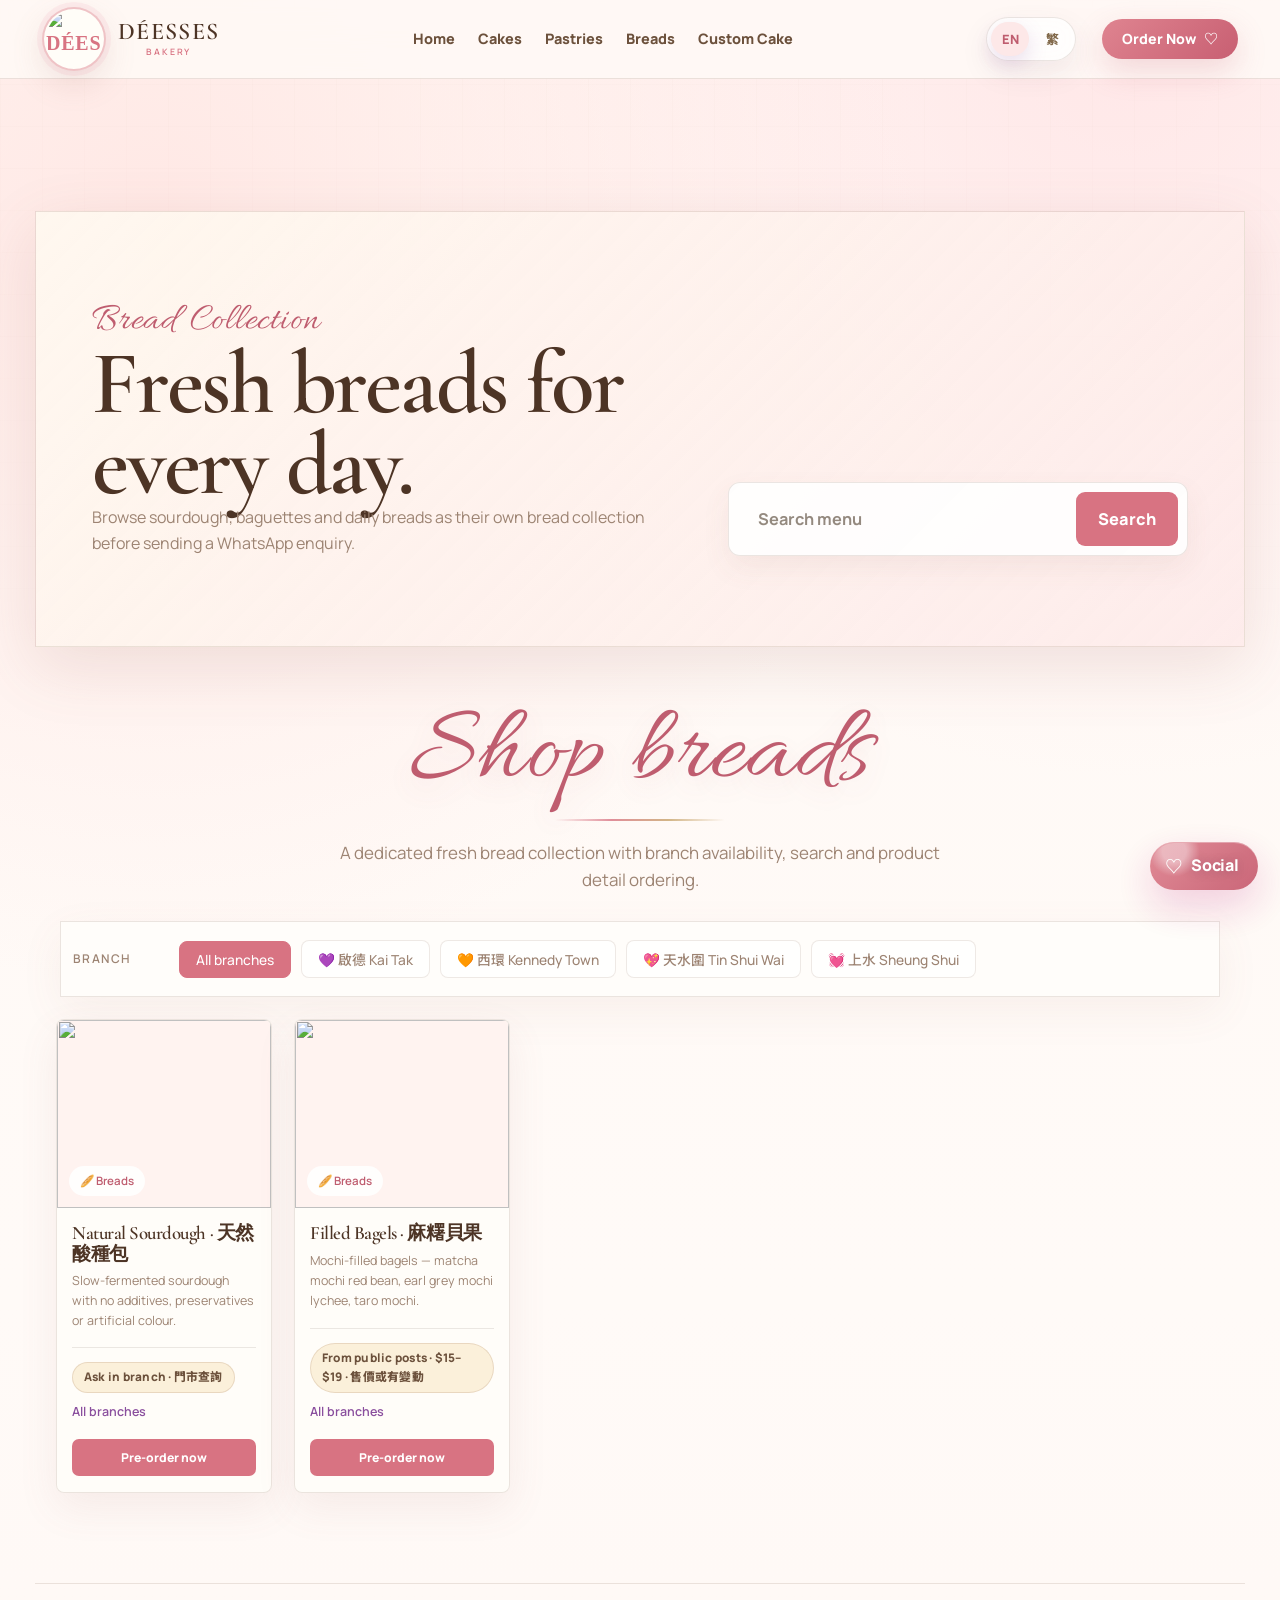
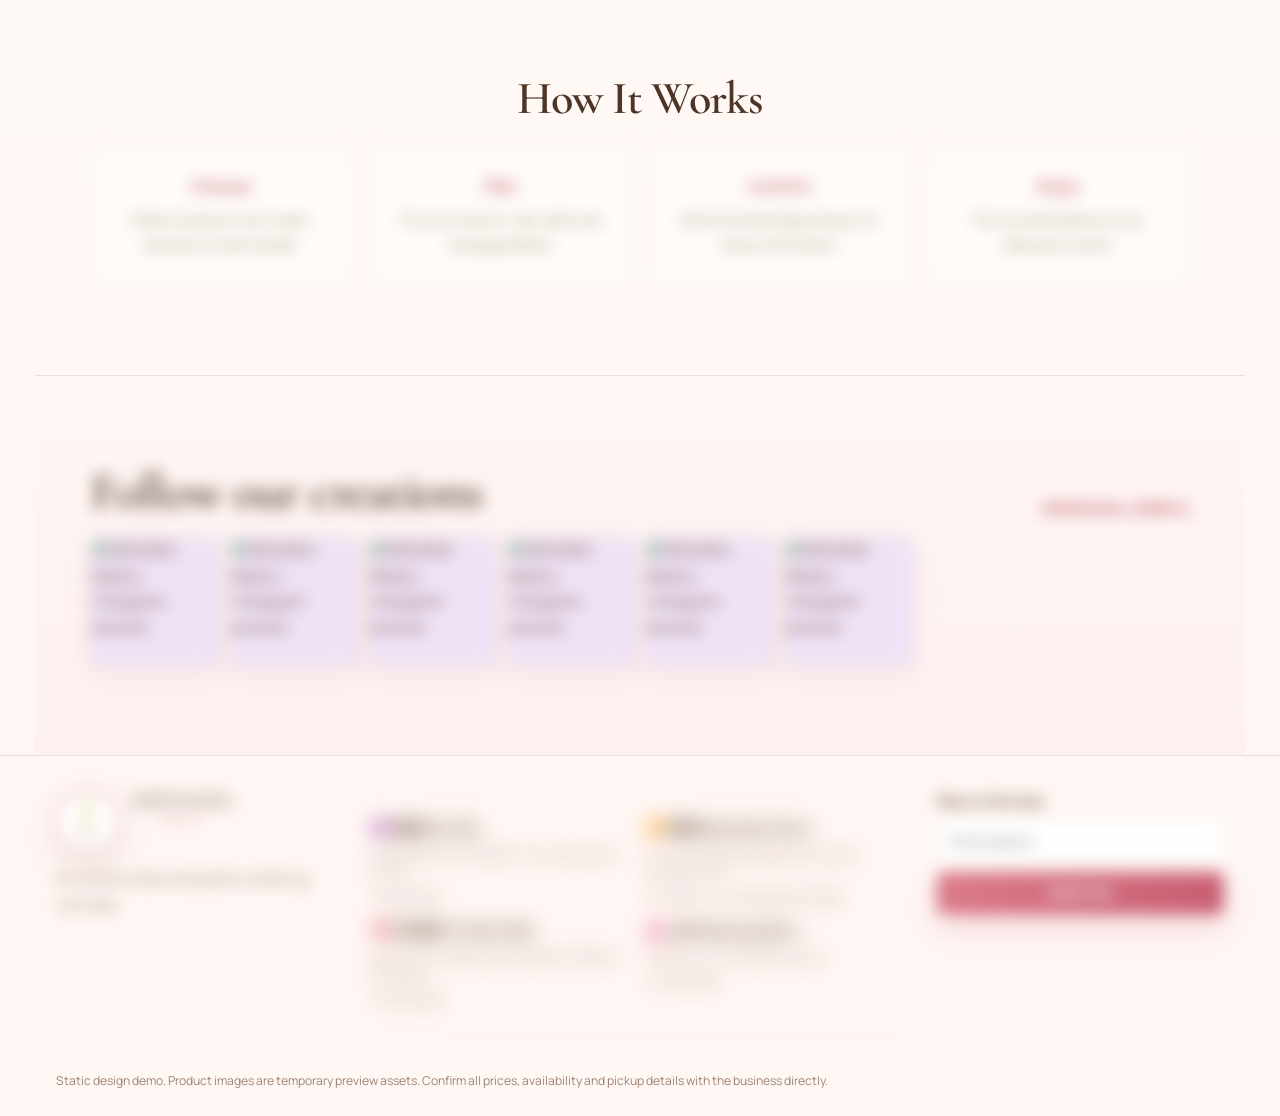
==== commit 79a26901: "fix: update Pages URLs for SolaraHk org" ====
--- a/bakery.html
+++ b/bakery.html
@@ -1,135 +1,14 @@
-<!DOCTYPE html>
+<!doctype html>
 <html lang="en">
 <head>
-  <meta charset="UTF-8" />
-  <meta name="viewport" content="width=device-width, initial-scale=1.0" />
-  <title>DÉESSES Bakery - Bakery</title>
-  <meta name="description" content="DÉESSES Bakery breads page with sourdough, baguettes, daily bakery items and WhatsApp pre-order flow." />
-  <meta name="theme-color" content="#fff7f2" />
-  <link rel="icon" href="data:image/svg+xml,%3Csvg xmlns='http://www.w3.org/2000/svg' viewBox='0 0 64 64'%3E%3Crect width='64' height='64' rx='18' fill='%23fff7f2'/%3E%3Ctext x='50%25' y='56%25' dominant-baseline='middle' text-anchor='middle' font-size='34'%3E%E2%99%A1%3C/text%3E%3C/svg%3E" />
-  <link rel="apple-touch-icon" href="assets/deesses-instagram-logo.jpg" />
-  <link rel="preload" as="image" href="assets/front-page-bakery-scene.jpg" />
-  <link rel="preload" as="image" href="assets/mini.jpg" />
-  <link rel="preload" as="image" href="assets/strawberry.jpg" />
-  <link rel="preconnect" href="https://fonts.googleapis.com" />
-  <link rel="preconnect" href="https://fonts.gstatic.com" crossorigin />
-  <link href="https://fonts.googleapis.com/css2?family=Allura&family=Cormorant+Garamond:ital,wght@0,500;0,600;0,700;1,500&family=Manrope:wght@400;500;600;700;800&family=Noto+Sans+TC:wght@400;500;700&display=swap" rel="stylesheet" />
-  <link rel="stylesheet" href="styles.css?v=brand-logo-1" />
-  <link rel="stylesheet" href="site.css?v=concept-11" />
+  <meta charset="utf-8" />
+  <meta name="viewport" content="width=device-width, initial-scale=1" />
+  <title>Redirecting to Breads | DÉESSES Bakery</title>
+  <meta http-equiv="refresh" content="0; url=breads.html" />
+  <link rel="canonical" href="https://solarahk.github.io/deesses-bakery-demo/breads.html" />
+  <script>location.replace("breads.html" + location.search + location.hash);</script>
 </head>
-<body class="site menu-page category-page category-page--bakery" data-category-page="bakery">
-  <header class="nav site-nav" id="nav">
-    <nav class="nav__inner site-nav__inner" aria-label="Primary">
-      <a href="index.html" class="nav__brand site-brand">
-        <img class="nav__mark nav__logo site-brand__logo" src="assets/deesses-instagram-logo-safe.jpg" alt="DÉESSES Bakery logo" width="68" height="68" />
-        <span class="nav__name site-brand__name">DÉESSES<small>Bakery</small></span>
-      </a>
-      <button class="nav__toggle site-nav__toggle" type="button" aria-expanded="false" aria-controls="primaryNavLinks" data-nav-toggle>
-        <span class="sr-only">Open navigation</span>
-        <span aria-hidden="true"></span>
-      </button>
-      <ul class="nav__links site-nav__links" id="primaryNavLinks">
-        <li><a href="index.html">Home</a></li>
-        <li><a href="cakes.html" data-hero-filter="cake">Cakes</a></li>
-        <li><a href="pastries.html" data-hero-filter="pastry">Pastries</a></li>
-        <li><a href="bakery.html" data-hero-filter="bakery">Bakery</a></li>
-        <li><a href="cakes.html#order" data-i18n="order">Order</a></li>
-      </ul>
-      <div class="language-switch site-language" aria-label="Language" data-i18n-aria="languageLabel">
-        <button type="button" data-language="en" aria-pressed="false"><span>EN</span></button>
-        <button type="button" data-language="zh" aria-pressed="false"><span>繁</span></button>
-      </div>
-      <a href="cakes.html#order" class="nav__cta site-order-pill">Order Now <span aria-hidden="true">♡</span></a>
-    </nav>
-  </header>
-
-  <aside class="social-float site-social-float" aria-label="Quick social links" data-i18n-aria="quickSocialLinks">
-    <button class="social-trigger site-social-trigger" type="button" aria-haspopup="true" aria-expanded="false" data-social-trigger>
-      <span class="site-social-trigger__icon" aria-hidden="true">♡</span>
-      <span class="social-trigger__label" data-i18n="socialLabel">Social</span>
-    </button>
-    <div class="social-menu" role="menu">
-      <a role="menuitem" href="https://www.instagram.com/deesses_bakery/" target="_blank" rel="noopener">
-        <span class="social-icon" aria-hidden="true">◎</span>
-        <span><strong>Instagram</strong><small data-i18n="socialInstagramHint">Latest cakes / DM pre-order</small></span>
-      </a>
-      <a role="menuitem" href="https://wa.me/85268128098" target="_blank" rel="noopener">
-        <span class="social-icon" aria-hidden="true">✆</span>
-        <span><strong>WhatsApp</strong><small data-i18n="socialWhatsappHint">Message to pre-order</small></span>
-      </a>
-      <a role="menuitem" href="index.html#social">
-        <span class="social-icon" aria-hidden="true">✧</span>
-        <span><strong data-i18n="socialGalleryTitle">Social gallery</strong><small data-i18n="socialGalleryHint">Preview posts and updates</small></span>
-      </a>
-    </div>
-  </aside>
-
-  <main id="top">
-    <section class="site-menu-hero" id="hero">
-      <div>
-        <p class="site-script">Bakery Collection</p>
-        <h1>Bakery breads for every day.</h1>
-        <p>Browse sourdough, baguettes and daily breads as their own bakery collection before sending a WhatsApp enquiry.</p>
-      </div>
-      <form class="hero-search site-search site-menu-search" role="search" aria-label="Search DÉESSES menu" data-i18n-aria="searchMenu" data-hero-search>
-        <label class="sr-only" for="heroSearchInput" data-i18n="searchMenu">Search menu</label>
-        <input id="heroSearchInput" type="search" placeholder="Search menu" data-i18n-placeholder="searchMenu" autocomplete="off" />
-        <button type="submit" data-i18n="searchButton">Search</button>
-      </form>
-    </section>
-
-    <section class="menu site-menu" id="menu">
-      <div class="section__head site-section-head">
-        <h2>Shop bakery</h2>
-        <p class="section__sub">A dedicated bakery bread collection with branch availability, search and product detail ordering.</p>
-      </div>
-      <div class="filters site-filters" role="group" aria-label="Menu filters">
-        <div class="filters__row site-filters__row" id="branchFilters" aria-label="Filter by branch">
-          <span class="filters__label">Branch</span>
-        </div>
-      </div>
-      <div class="product-grid site-product-grid" id="menuGrid" aria-live="polite"></div>
-      <p class="menu__empty site-empty" id="menuEmpty" hidden>No items match this filter.</p>
-    </section>
-
-
-    <section class="site-how" id="how-it-works">
-      <h2>How ordering works</h2>
-      <ol>
-        <li><strong>Choose</strong><span>Select products from cakes, pastries or bakery breads.</span></li>
-        <li><strong>Plan</strong><span>Pick your branch, size, date and message details.</span></li>
-        <li><strong>Confirm</strong><span>Send the WhatsApp enquiry for shop confirmation.</span></li>
-        <li><strong>Enjoy</strong><span>Pick up fresh bakes at your selected counter.</span></li>
-      </ol>
-    </section>
-
-    <section class="social site-social" id="social">
-      <div class="social__text site-social__head">
-        <h2>Follow our creations</h2>
-        <p><a href="https://www.instagram.com/deesses_bakery/" target="_blank" rel="noopener">@deesses_bakery</a></p>
-      </div>
-      <div class="social__grid site-social-grid" id="socialGrid"></div>
-    </section>
-  </main>
-
-  <footer class="footer site-footer" id="contact">
-    <div class="footer__inner site-footer__inner">
-      <div>
-        <a href="index.html" class="site-brand site-footer-brand">
-          <img class="site-brand__logo" src="assets/deesses-instagram-logo.jpg" alt="DÉESSES Bakery logo" width="48" height="48" />
-          <span class="site-brand__name">DÉESSES<small>Bakery</small></span>
-        </a>
-        <p>An online cake and pastry ordering concept.</p>
-      </div>
-      <div class="footer__branches site-footer-branches" id="footerBranches"></div>
-      <form class="site-subscribe" action="https://wa.me/85268128098" target="_blank">
-        <label>Stay in the loop<input type="email" placeholder="Email address" /></label>
-        <button class="site-button site-button--primary" type="submit">Subscribe</button>
-      </form>
-    </div>
-    <p class="site-footer-note">Static design demo. Product images are temporary preview assets. Confirm all prices, availability and pickup details with the business directly.</p>
-  </footer>
-
-  <script src="script.js?v=brand-logo-1"></script>
+<body>
+  <p>This category is now called <a href="breads.html">Breads</a>.</p>
 </body>
 </html>
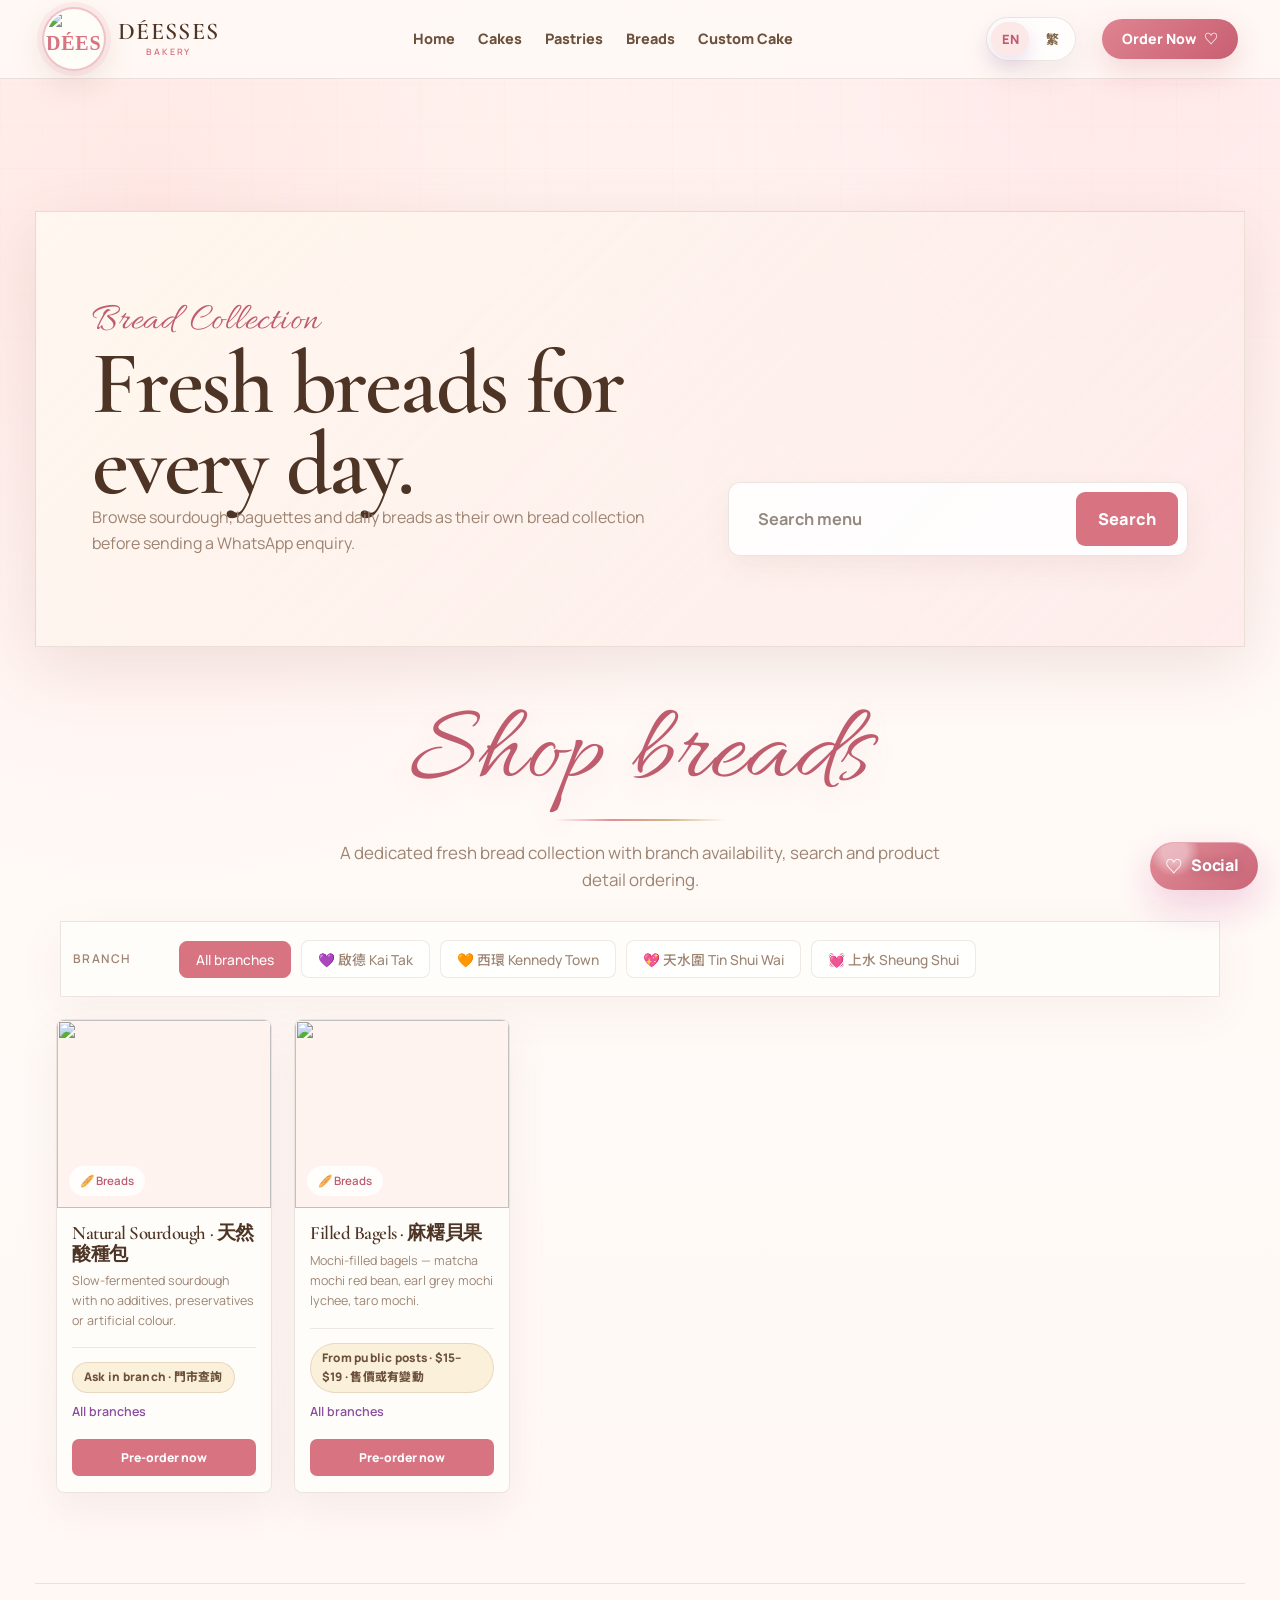
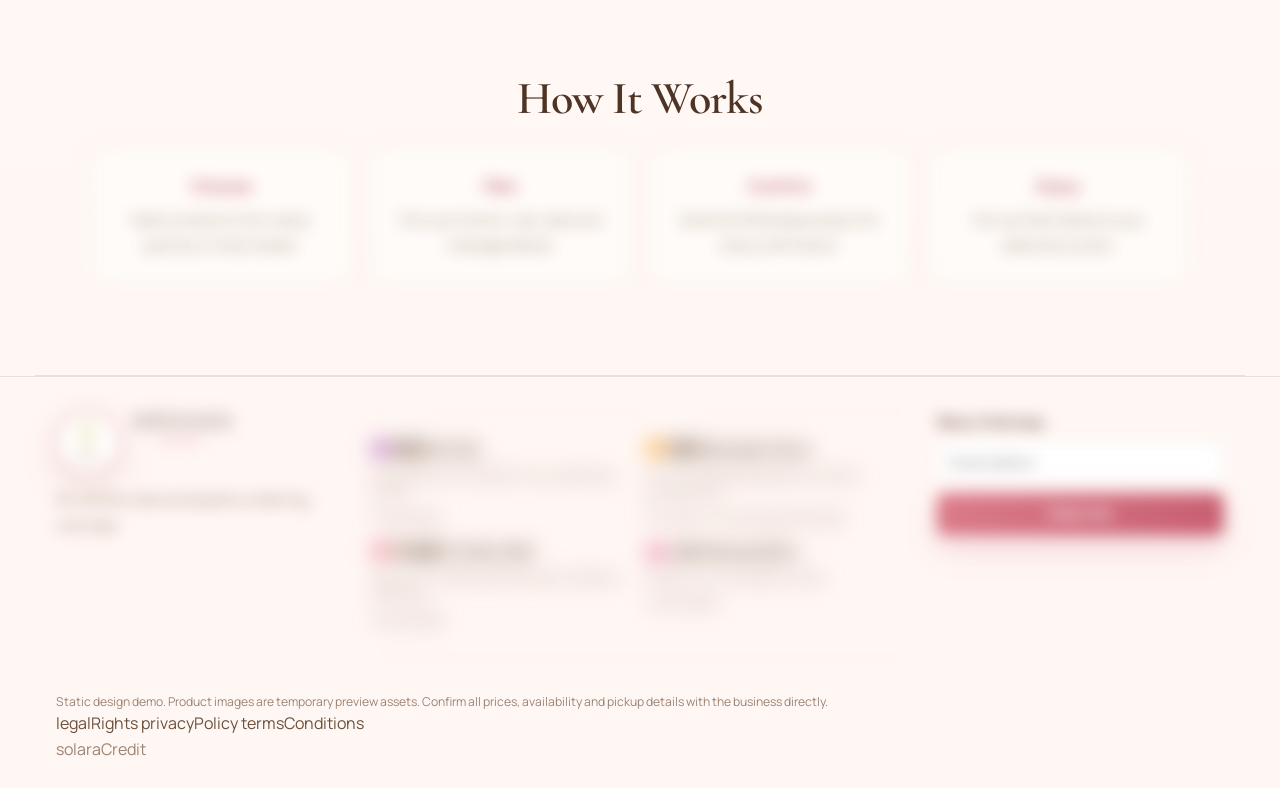
==== commit e0ca780f: "feat: add Higgsfield favicon" ====
--- a/bakery.html
+++ b/bakery.html
@@ -6,6 +6,9 @@
   <title>Redirecting to Breads | DÉESSES Bakery</title>
   <meta http-equiv="refresh" content="0; url=breads.html" />
   <link rel="canonical" href="https://solarahk.github.io/deesses-bakery-demo/breads.html" />
+  <link rel="icon" type="image/x-icon" href="assets/favicon.ico?v=higgsfield-favicon-1" />
+  <link rel="icon" type="image/png" sizes="512x512" href="assets/favicon-512.png?v=higgsfield-favicon-1" />
+  <link rel="apple-touch-icon" href="assets/apple-touch-icon.png?v=higgsfield-favicon-1" />
   <script>location.replace("breads.html" + location.search + location.hash);</script>
 </head>
 <body>
